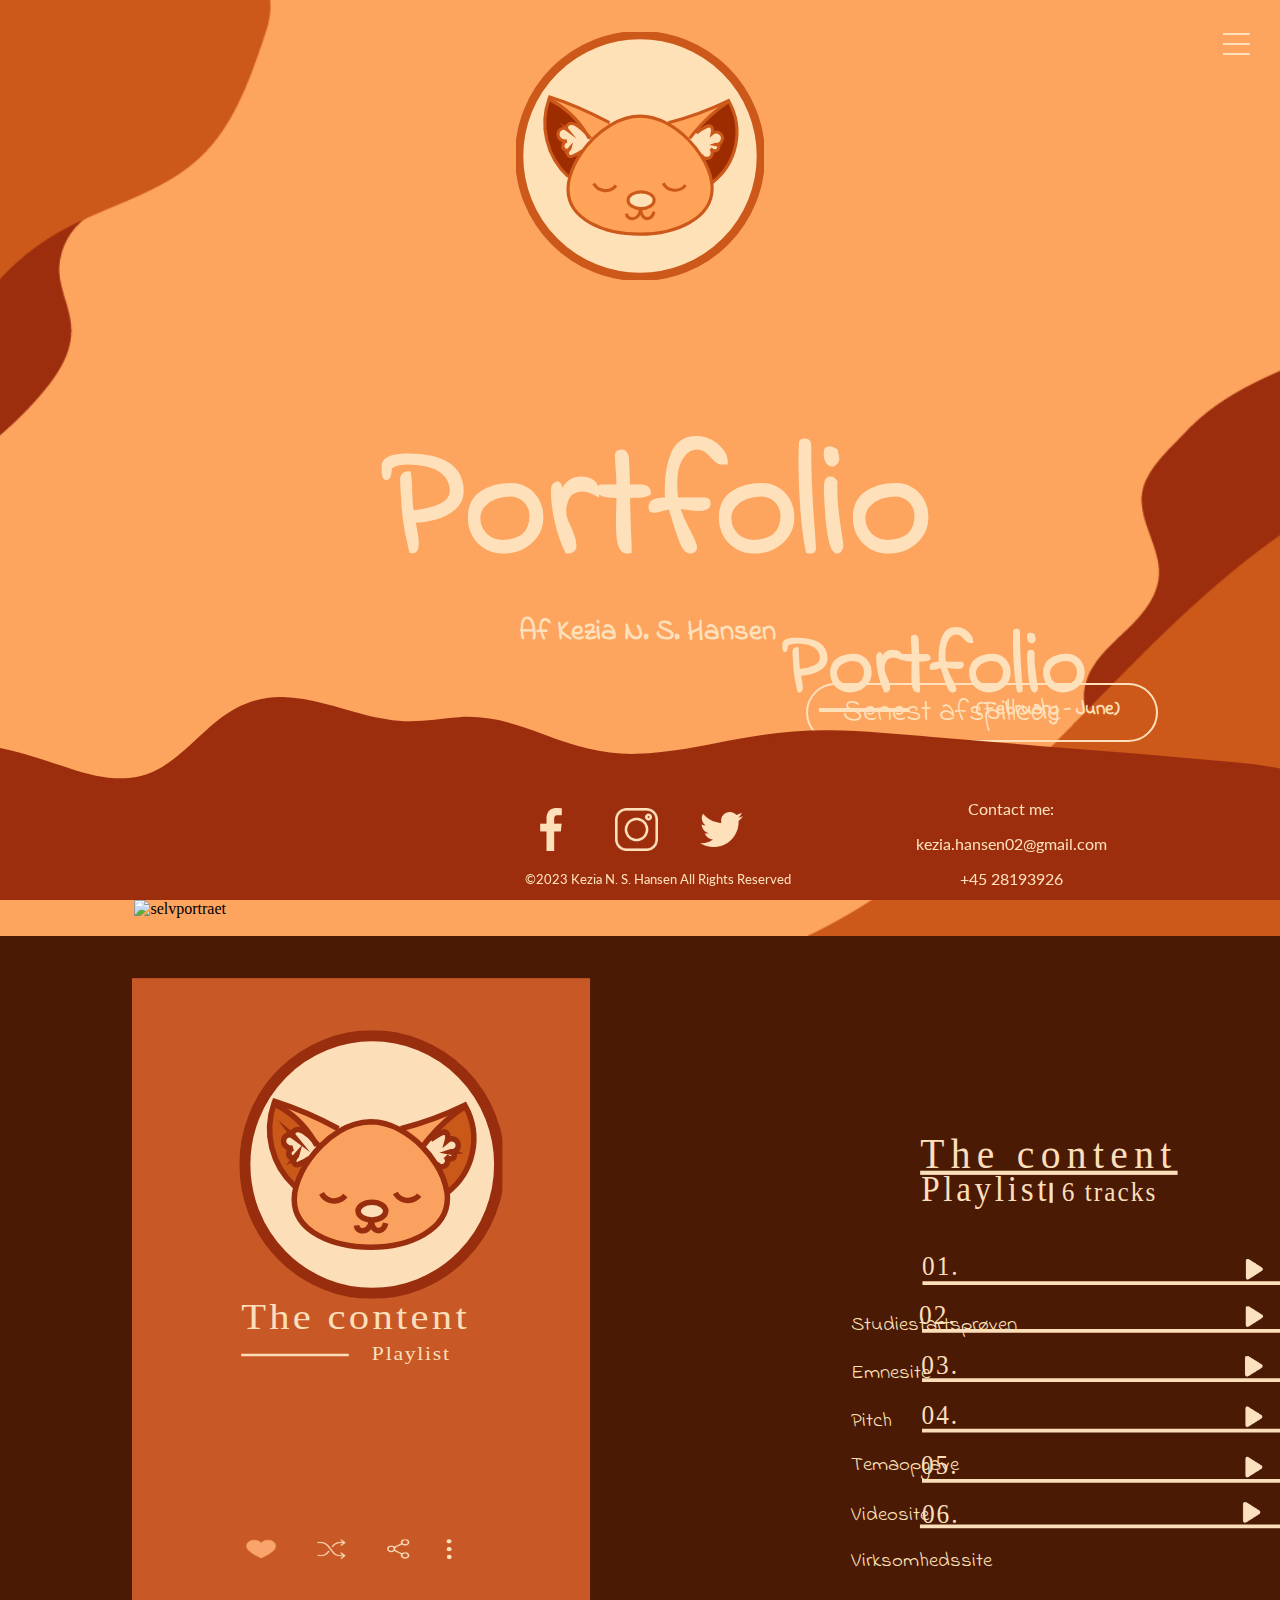
==== index.html @ 9c2ff640 "færdig med ssp" ====
<!DOCTYPE html>
<html lang="da">

<head>
    <link rel="shortcut icon" type="image/x-icon" href="/img/fav_icon.svg">
    <meta charset="UTF-8">
    <meta http-equiv="X-UA-Compatible" content="IE=edge">
    <meta name="viewport" content="width=device-width, initial-scale=1.0">
    <meta name="robots" content="noindex, nofollow">
    <link href="https://fonts.googleapis.com/css2?family=Indie+Flower&display=swap" rel="stylesheet">
    <link rel="preconnect" href="https://fonts.googleapis.com">
    <link rel="preconnect" href="https://fonts.gstatic.com" crossorigin>
    <link href="https://fonts.googleapis.com/css2?family=Lato:wght@100;300;400;700&display=swap" rel="stylesheet">
    <link rel="stylesheet" href="/css/style.css">

    <title>Forside</title>
</head>

<body>
    <header>
        <div class="logo">
            <a href="index.html"><img src="/img/logo.svg" class="logo" alt="Logo"></a>
        </div>
        <nav>
            <div id="burger-menu">
                <span></span>
            </div>

            <div id="menu">
                <ul>
                    <li><a class="sider" href="om_mig.html">Om Mig</a></li>
                    <li><a class="sider" href="grund_web.html">Grundlæggende Web</a></li>
                    <li><a class="sider" href="grund_ux.html">Grundlæggende UX</a></li>
                    <li><a class="sider" href="animation.html">Animation</a></li>
                    <li><a class="sider" href="grund_indhold.html">Grundlæggende Indhold</a></li>
                    <li><a class="sider" href="portfolio.html">Overblik</a></li>
                    <li><a class="sider" href="krea.html">Proces</a></li>
                </ul>

            </div>
        </nav>
    </header>
    <main>
        <div class="hero-image">
            <div class="hero-text">
                <h1>Portfolio</h1>
                <h3 id="name">Af Kezia N. S. Hansen</h3>
            </div>

        </div>

        <section class="section-container">
            <div class="grid-container">
                <div class="image-container">
                    <img class="portaet_img" src="img/Forside/portraet.svg" alt="selvportraet">
                </div>
                <div class="content-container">
                    <h3>Portfolio</h3>
                    <div>
                        <div class="bar"></div>
                        <h4>(February - June)</h4>
                    </div>
                </div>
                <div class="gen_knap">
                    <div class="gen_knap1"><a href="portfolio.html">Senest afspillede</a></div>
                    <div class="gen_knap2"><a href="krea.html">Inde i Min Kreative Proces</a></div>
                </div>
            </div>
        </section>



        <section class="playlist">
            <img src="img/forside/Artboard 43.svg" alt="" onclick="openPopup()">
            <button type="button" class="popup-button" onclick="openPopup()">Udforsk Projekterne</button>
            <img id="tracklist" src="img/forside/Artboard_44.svg" alt="tracklist">
            <div class="desktop_track"></div>
            <div class="track_titles">
                <a class="ssp_web" href="ssp.html">Studiestartsprøven</a>
                <a class="emne2" href="emnesite.html">Emnesite</a>
                <a class="pitch_web" href="pitch.html">Pitch</a>
                <a class="spil_web" href="spil.html">Temaopgave</a>
                <a class="video_web" href="video.html">Videosite</a>
                <a class="virksomhed_web" href="virksomhedssite.html">Virksomhedssite</a>
            </div>
        </section>

        <div class="popup" id="popup">
            <div class="popup-content">
                <a class="ssp" href="ssp.html">Studiestartsprøven</a>
                <a class="emne" href="emnesite.html">Emnesite</a>
                <a class="pitch" href="pitch.html">Pitch</a>
                <a class="spil" href="spil.html">Temaopgave</a>
                <a class="video" href="video.html">Videosite</a>
                <a class="virksomhed" href="virksomhedssite.html">Virksomhedssite</a>
                <span class="close" onclick="closePopup()">&times;</span>
            </div>
        </div>


    </main>
    <footer class="footer">
        <div class="copy">&copy;2023 Kezia N. S. Hansen All Rights Reserved</div>
        <div class="icons">
            <a href="https://www.facebook.com/kezia.hansen/">
                <img class="si" src="img/facebook-app-symbol.png" alt="Facebook">
            </a>
            <a href="https://www.instagram.com/kezia_ns_hansen/">
                <img class="si" src="img/instagram-2.png" alt="Instagram">
            </a>
            <a href="https://open.spotify.com/user/8mihibtfj8w4zpkroe8z46syu?si=e8a941ac8b494496">
                <img class="si" src="img/twitter-2.png" alt="Spotify">
            </a>
        </div>
        <div class="contact-info">
            <p>Contact me:</p>
            <p>kezia.hansen02@gmail.com</p>
            <p>+45 28193926</p>
        </div>
    </footer>

    <script src="generel.js"></script>
</body>

</html>
---- css/style.css ----
/********************* GENERAL CSS ****************************/
body {
    margin: 0;
    padding: 0;
    overflow-x: hidden;
    background-color: #4B1A04;
}

.container {
    width: 100vw;
    height: 100vh;
    overflow: hidden;
}

h1 {
    font-family: 'Indie Flower';
    color: #FEE1BB;
}

h3 {
    font-family: 'Indie Flower';
    color: #FEE1BB;
}

h4 {
    font-family: 'Indie Flower';
}

p {
    font-family: 'Lato';
    color: #FEE1BB;
}

img {
    width: 100%;
    height: auto;
}

/********************* BURGER MENU ****************************/

#burger-menu {
    cursor: pointer;
    height: 27px;
    width: 27px;
    margin: 30px;
    overflow: visible;
    position: absolute;
    z-index: 4;
    top: 0;
    right: 0;
}

#burger-menu span,
#burger-menu span:before,
#burger-menu span:after {
    display: block;
    height: 2px;
    opacity: 1;
    position: absolute;
    transition: 0.3s ease-in-out;
}

#burger-menu span:before,
#burger-menu span:after {
    content: "";
}

#burger-menu span:before {
    left: 0px;
    top: -10px;
    width: 27px;

    background: #FEE1BB;
}

#burger-menu span {
    right: 0px;
    top: 13px;
    width: 27px;
    background: #FEE1BB;
}

#burger-menu span:after {
    left: 0px;
    top: 10px;
    width: 27px;
    background: #FEE1BB;
}

#burger-menu.close span:before {
    top: 0px;
    transform: rotate(90deg);
    width: 27px;
    background: #FDA45F;
}

#burger-menu.close span {
    transform: rotate(-45deg);
    top: 13px;
    width: 27px;
    background: #FDA45F;
}

#burger-menu.close span:after {
    top: 0px;
    left: 0;
    transform: rotate(90deg);
    opacity: 0;
    width: 0;
}

#menu {
    z-index: 1;
    min-width: 100%;
    min-height: 100%;
    position: fixed;
    top: 0;
    height: 0;
    visibility: hidden;
    opacity: 0;
    text-align: center;
    padding-top: 20px;
    transition: all 0.3s ease-in-out;
}

#menu.overlay {
    visibility: visible;
    opacity: 1;
    padding-top: 100px;
    background: #CC5819;
}

#menu ul {
    padding: 0;
}

#menu li {
    list-style: none;
    font-family: 'Indie Flower';
}

#menu ul li a {
    color: #FDA45F;
    display: block;
    font-size: 32px;
    margin-bottom: 30px;
    text-decoration: none;
    transition: color 0.3s ease;
}

#menu ul li a:hover {
    color: #FEE1BB;
}

#menu ul li a.activee {
    color: #6E2200;
    text-decoration: underline;
}

/********************** Brødkrumme sti **************************************/

.breadcrumbs {
    display: none;
}

.breadcrumbs_spil {
    display: none;
}

.breadcrumbs_video {
    display: none;
}

.breadcrumbs_virksomhedssite {
    display: none;
}


/********************** HERO IMAGE + LOGO **************************************/
/* hero / header */
.logo {
    width: 42%;
    height: auto;
    position: relative;
    left: 29%;
    top: 5px;
    z-index: 1;
}

/* hero-image */
.hero-image {
    position: absolute;
    top: 0;
    left: 0;
    width: 100%;
    height: 30vh;
    background-image: url(/img/hero-image.png);
    background-size: cover;
    background-position: center;
    z-index: -1;
}

.hero-text {
    display: flex;
    position: absolute;
    top: 59%;
    left: 50%;
    transform: translate(-50%, -50%);
    text-align: center;
    color: #FEE1BB;
    font-family: 'Indie flower';
}

.hero-text h1 {
    font-size: 3rem;
    position: relative;
    left: -1px;
    top: -11px;
}

#name {
    font-size: 0.8rem;
    position: absolute;
    left: 30px;
    top: 78px;
}

/********************** FOOTER **************************************/
.footer {
    background-image: url(/img/footer.svg);
    background-size: cover;
    background-repeat: no-repeat;
    width: 100%;
    height: 300px;
    position: fixed;
    bottom: 0;
    margin-left: auto;
    margin-right: auto;
}

.icons {
    display: flex;
    justify-content: center;
    align-items: center;
    width: 100%;
    height: 100%;
    position: absolute;
    bottom: -118px;
    left: -132px;
}

.si {
    width: 18px;
    height: auto;
    margin: 0 5px;
}

.copy {
    font-size: 0.5rem;
    font-family: 'Lato', sans-serif;
    position: absolute;
    bottom: 10px;
    left: 10px;
    color: #FEE1BB;
}

.contact-info {
    margin-top: 20px;
    color: #FEE1BB;
    font-size: 0.6rem;
    text-align: center;
    position: absolute;
    bottom: -1px;
    right: 22px;
}

.contact-info p {
    margin-bottom: 5px;
}

.contact-info a {
    color: #FEE1BB;
    text-decoration: none;
}

/********************** DESKTOP GENERAL **************************************/
@media only screen and (min-width: 800px) {

    /* hero / header */
    .hero-image {
        position: absolute;
        top: 0;
        left: 0;
        width: 100%;
        height: 104vh;
        background-image: url(/img/hero-image.png);
        background-size: cover;
        background-position: center;
        z-index: -1;
    }

    .hero-text {
        display: flex;
        position: absolute;
        top: 59%;
        left: 50%;
        transform: translate(-50%, -50%);
        text-align: center;
        color: #FEE1BB;
    }


    .logo {
        width: 44%;
        height: auto;
        position: relative;
        left: 28%;
        top: 16px;
    }

    .hero-text h1 {
        font-size: 10rem;
        margin: 0 7px;
        padding: 0;
        text-align: start;
        position: relative;
        left: 3%;
        top: -40px;
    }

    #name {
        font-size: 1.8rem;
        position: absolute;
        left: 161px;
        top: 146px;
    }

    /********************** Brødkrumme sti **************************************/

    .breadcrumbs {
        display: block;
        margin-top: 64px;
        font-family: 'Lato', sans-serif;
        font-size: 14px;
        position: relative;
        top: 823px;
        left: 2%;
    }

    .breadcrumbs ul {
        list-style: none;
        padding: 0;
        margin: 0;
    }

    .breadcrumbs li {
        display: inline-block;
        margin-right: 10px;
    }

    .breadcrumbs li:last-child {
        margin-right: 0;
    }

    .breadcrumbs a {
        text-decoration: none;
        color: #000;
        padding: 6px 8px;
        background-color: #FEE1BB;
        color: #9C2E0E;
        border-radius: 20px;
        transition: background-color 0.3s ease;
    }

    .breadcrumbs a:hover {
        background-color: #CC5819;
        color: #FDA45F;
    }

    .breadcrumbs_spil {
        display: block;
        margin-top: -137px;
        font-family: 'Lato', sans-serif;
        font-size: 14px;
        position: relative;
        top: 974px;
        left: 2%;
    }

    .breadcrumbs_spil ul {
        list-style: none;
        padding: 0;
        margin: 0;
    }

    .breadcrumbs_spil li {
        display: inline-block;
        margin-right: 10px;
    }

    .breadcrumbs_spil li:last-child {
        margin-right: 0;
    }

    .breadcrumbs_spil a {
        text-decoration: none;
        color: #000;
        padding: 6px 8px;
        background-color: #FEE1BB;
        color: #9C2E0E;
        border-radius: 20px;
        transition: background-color 0.3s ease;
    }

    .breadcrumbs_spil a:hover {
        background-color: #CC5819;
        color: #FDA45F;
    }

    .breadcrumbs_video {
        display: block;
        margin-top: -137px;
        font-family: 'Lato', sans-serif;
        font-size: 14px;
        position: relative;
        top: 974px;
        left: 2%;
    }

    .breadcrumbs_video ul {
        list-style: none;
        padding: 0;
        margin: 0;
    }

    .breadcrumbs_video li {
        display: inline-block;
        margin-right: 10px;
    }

    .breadcrumbs_video li:last-child {
        margin-right: 0;
    }

    .breadcrumbs_video a {
        text-decoration: none;
        color: #000;
        padding: 6px 8px;
        background-color: #FEE1BB;
        color: #9C2E0E;
        border-radius: 20px;
        transition: background-color 0.3s ease;
    }

    .breadcrumbs_video a:hover {
        background-color: #CC5819;
        color: #FDA45F;
    }

    .breadcrumbs_virksomhedssite {
        display: block;
        margin-top: -137px;
        font-family: 'Lato', sans-serif;
        font-size: 14px;
        position: relative;
        top: 974px;
        left: 2%;
    }

    .breadcrumbs_virksomhedssite ul {
        list-style: none;
        padding: 0;
        margin: 0;
    }

    .breadcrumbs_virksomhedssite li {
        display: inline-block;
        margin-right: 10px;
    }

    .breadcrumbs_virksomhedssite li:last-child {
        margin-right: 0;
    }

    .breadcrumbs_virksomhedssite a {
        text-decoration: none;
        color: #000;
        padding: 6px 8px;
        background-color: #FEE1BB;
        color: #9C2E0E;
        border-radius: 20px;
        transition: background-color 0.3s ease;
    }

    .breadcrumbs_virksomhedssite a:hover {
        background-color: #CC5819;
        color: #FDA45F;
    }

    /********************** Knap til sites **************************************/

    .link_site {
        padding: 5px 35px;
        background-color: transparent;
        color: #FEE1BB;
        border-radius: 30px;
        border: #FEE1BB solid 2px;
        font-size: 2rem;
        cursor: pointer;
        font-family: 'Indie Flower';

    }

    .link_site:hover {
        background-color: #9C2E0E;
    }

    /********************** FOOTER **************************************/

    .container {
        min-height: 100vh;
        position: relative;
        padding-bottom: 300px;
    }

    .footer {
        background-image: url(/img/footer.svg);
        background-size: cover;
        background-repeat: no-repeat;
        width: 100%;
        height: 768px;
        aspect-ratio: 1366/768;
        position: fixed;
        bottom: 0;
        margin-top: 50px;
        pointer-events: none;
    }

    .icons {
        display: grid;
        grid-template-columns: 1fr 1fr 1fr;
        width: 20%;
        height: auto;
        position: absolute;
        top: 513px;
        left: 41%;
    }


    .si {
        width: 50%;
    }

    .copy {
        font-size: 0.8rem;
        font-family: 'Lato', sans-serif;
        position: absolute;
        top: 739px;
        left: 41%;
        color: #FEE1BB;
    }


    .contact-info {
        margin-top: 20px;
        color: #FEE1BB;
        font-size: 1rem;
        text-align: center;
        position: relative;
        top: 647px;
        left: 29%;
    }
}

/********************** INDEX - MOBIL **************************************/
/* Selvportræt */
.image-container {
    display: flex;
    justify-content: center;
    margin-top: 25vh;
    overflow: hidden;
}

.portaet_img {
    display: block;
    width: 50%;
    height: auto;
}

/* overskrift med linje og dato */
.content-container {
    margin-bottom: 15vh;
}

.content-container h3 {
    text-align: center;
    color: #FEE1BB;
    font-size: 3.5rem;
    position: relative;
    top: -53px;
    left: 0;
}

.bar {
    width: 24%;
    height: 4px;
    background-color: #FEE1BB;
    position: relative;
    top: -117px;
    left: 25%;
}

.content-container h4 {
    text-align: center;
    color: #FEE1BB;
    font-size: 0.7rem;
    position: relative;
    top: -141px;
    left: 56px;
}

/* General Knappe stil */
.gen_knap {
    margin-top: 16px;
    font-family: 'Indie Flower';
    font-size: 0.9rem;

}

.gen_knap1 {
    display: inline-block;
    padding: 5px 35px;
    background-color: transparent;
    border-radius: 30px;
    border: #FEE1BB solid 2px;
    cursor: pointer;
    position: relative;
    top: -233px;
    left: 28%;
}

.gen_knap2 {
    display: inline-block;
    padding: 5px 11px;
    background-color: transparent;
    border-radius: 30px;
    border: #FEE1BB solid 2px;
    cursor: pointer;
    text-decoration: none;
    position: relative;
    top: -179px;
    left: -13%;
}

.gen_knap1 a,
.gen_knap2 a {
    color: #FEE1BB;
    text-decoration: none;
}

/* Playliste + pop-up */

.playlist img {
    cursor: pointer;
    display: block;
    width: 70%;
    height: auto;
    position: relative;
    top: -170px;
    left: 15%;
}

.playlist {
    position: relative;
    cursor: pointer;
    padding: 50px 20px;
    margin-top: -11px;
}

/* Pop-up Button */
.popup-button {
    display: block;
    position: absolute;
    bottom: 335px;
    left: 50%;
    transform: translateX(-50%);
    padding: 5px 18px;
    background-color: transparent;
    color: #FEE1BB;
    border-radius: 30px;
    border: #FEE1BB solid 2px;
    font-size: 0.9rem;
    cursor: pointer;
    font-family: 'Indie Flower';
}

/* Pop-up */
.popup {
    display: none;
    position: fixed;
    top: 0;
    left: 0;
    width: 100%;
    height: 100%;
    background-color: rgba(0, 0, 0, 0.5);
    z-index: 999;
}

.popup-content {
    position: absolute;
    top: 50%;
    left: 50%;
    transform: translate(-50%, -50%);
    background-image: url(/img/forside/Artboard_44.svg);
    aspect-ratio: 439/826;
    background-size: cover;
    background-position: center;
    background-color: #9C2E0E;
    padding: 20px;
    text-align: center;
    width: 55%;
    height: 68%;
    font-family: 'Indie Flower';
}

/* Pop-up Links */
.ssp {
    position: relative;
    top: 73px;
    right: -11%;
    text-decoration: none;
    color: #FDA45F;
}


.emne {
    position: relative;
    top: 113px;
    right: 53%;
    text-decoration: none;
    color: #FDA45F;
}

.pitch {
    position: relative;
    top: 131px;
    right: -9%;
    text-decoration: none;
    color: #FDA45F;
}

.spil {
    position: relative;
    top: 175px;
    right: 10%;
    text-decoration: none;
    color: #FDA45F;
}


.video {
    position: relative;
    top: 219px;
    right: 50%;
    text-decoration: none;
    color: #FDA45F;
}

.virksomhed {
    position: relative;
    top: 231px;
    right: 8%;
    text-decoration: none;
    color: #FDA45F;
}

/* Close Button */
.close {
    position: fixed;
    top: -25px;
    right: 10px;
    font-size: 70px;
    cursor: pointer;
    color: #FEE1BB;
}

/* Tracklist - desktop */
#tracklist {
    display: none;
}

.track_titles {
    display: none;
}

/********************** INDEX - DESKTOP **************************************/
@media only screen and (min-width: 800px) {

    /********************* indledende sektion  ****************************/

    /* Grid Container */
    .grid-container {
        margin-top: 833px;
    }

    /* Selvportræt */
    .image-container {
        position: relative;
        top: -185px;
        right: 26%;
    }

    .portaet_img {
        display: block;
        width: 27%;
        height: auto;
    }

    /* overskrift med linje og dato */
    .content-container {
        margin-bottom: 33%;
    }

    .content-container h3 {
        font-size: 5.5rem;
        position: relative;
        top: -585px;
        left: 23%;
    }

    .bar {
        width: 7%;
        height: 4px;
        position: relative;
        top: -699px;
        left: 64%;
    }

    .content-container h4 {
        font-size: 1.2rem;
        position: relative;
        top: -741px;
        left: 408px;
    }

    /* General Knappe stil */
    .gen_knap1 {
        font-size: 1.9rem;
        cursor: pointer;
        position: relative;
        top: -1204px;
        left: 63%;
        padding-right: 95px;
    }

    .gen_knap2 {
        font-size: 1.9rem;
        cursor: pointer;
        position: relative;
        top: -1111px;
        left: 38.3%;
    }

    .gen_knap1 a,
    .gen_knap2 a {
        color: #FEE1BB;
    }

    .gen_knap1:hover,
    .gen_knap2:hover {
        background-color: #9C2E0E;
    }

    /* Playliste + pop-up */

    /* Hide Playlist and Pop-up elements */
    img[src="img/forside/Artboard 43.svg"],
    .popup-button,
    #tracklist,
    .popup,
    .popup-content {
        display: none;
    }

    /* Desktop Track, erstatter pop-up */
    .desktop_track {
        background-image: url(/img/forside/index_track.svg);
        background-size: contain;
        background-repeat: no-repeat;
        aspect-ratio: 1920/1080;
        padding: 50px 20px;
        margin-top: -203px;
        position: relative;
        top: -804px;
        left: 9%;
        height: 83vh;
        width: 100%;
    }

    /* Track Titles, erstatter pop-up links */
    .track_titles {
        display: flex;
        flex-direction: column;
        position: relative;
        bottom: 1217px;
        left: 68%;
        margin-bottom: -55%;
    }

    .track_titles a {
        display: block;
        margin-bottom: 10px;
        font-family: 'Indie flower';
        text-decoration: none;
        color: #FEE1BB;
        font-size: 1.3rem;
    }

    .track_titles a:hover {
        color: #FDA45F;
    }

    /* Track Title Links */
    .ssp_web {
        position: relative;
        top: -2px;
        right: 1%;
    }

    .emne2 {
        position: relative;
        top: 6px;
        right: 1%;

    }

    .pitch_web {
        position: relative;
        top: 14px;
        right: 1%;

    }

    .spil_web {
        position: relative;
        top: 18px;
        right: 1%;

    }

    .video_web {
        position: relative;
        top: 28px;
        right: 1%;
    }

    .virksomhed_web {
        position: relative;
        top: 34px;
        right: 1%;
    }
}


/********************** OM MIG - MOBIL **************************************/

.selfie {
    position: relative;
    top: 218px;
    left: 31%;
}

.selfie img {
    width: 35%;
    height: auto;
}

.skills {
    position: relative;
    top: 201px;
    left: 6%;
}


.skills img {
    width: 90%;
    height: auto;
}

.mememe {
    padding: 20px;
    margin-bottom: 20%;
    margin-top: 52%;
}


.mememe h1 {
    font-size: 24px;
    margin-bottom: 10px;
    text-align: center;
}

.mememe p {
    font-size: 1rem;
    line-height: 1.6;
    text-align: left;
    margin-left: 47px;
    margin-right: 19px;
    font-family: lato;
    font-weight: 200;
}

.mememe p:first-child {
    margin-top: 0;
}

.mememe p:last-child {
    margin-bottom: 0;
}

.intro {
    margin-bottom: 1em;
}

.closing {
    margin-top: 2em;
}

.figur_trio {
    width: 13%;
    height: auto;
    position: relative;
    top: -795px;
    left: 13%;
}

.figur_arrow {
    width: 13%;
    height: auto;
    position: relative;
    top: -824px;
    left: 55%;
    transform: scaleX(-1) scaleY(-1) rotate(-35deg);
}

.swirl {
    width: 7%;
    height: auto;
    aspect-ratio: 63.89/67.83;
    position: relative;
    top: -605px;
    left: 2%;
}

/********************** OM MIG - DESKTOP **************************************/
@media only screen and (min-width: 800px) {

    .grid_1_1 {
        display: grid;
        grid-template-columns: 1fr 1fr;
        grid-gap: 20px;
        align-items: center;
        position: relative;
        right: 4%;
        top: -66px;
        margin-bottom: 30%;
    }

    .selfie {
        grid-column: 1 / 2;
        position: relative;
        top: -103px;
        left: 31%;
    }

    .selfie img {
        width: 45%;
        height: auto;
    }

    .mememe {
        grid-column: 2 / 3;
    }


    .mememe h1 {
        position: relative;
        top: -190px;
        left: -109%;
        font-size: 3rem;
    }

    .mememe p {
        line-height: 2;
        text-align: left;
        position: relative;
        top: -180px;
        left: 0%;
    }

    .skills {
        position: relative;
        top: 1366px;
        left: 6%;
    }

    .figur_trio {
        width: 13%;
        height: auto;
        position: relative;
        top: -348px;
        left: -85%;
    }

    .figur_arrow {
        width: 25%;
        height: auto;
        position: relative;
        top: -703px;
        left: -52%;
        transform: scaleX(-1) scaleY(-1) rotate(-63deg);
    }

    .swirl {
        width: 9%;
        height: auto;
        aspect-ratio: 63.89/67.83;
        position: relative;
        top: -836px;
        left: -126%;
    }
}

/********************** GRUND WEB - MOBIL **************************************/
.image-grid01 {
    display: grid;
    grid-template-columns: repeat(2, 1fr);
    grid-gap: 10px;
    margin-bottom: 72%;
    margin-top: 52%;
}


.image-grid img {
    width: 100%;
    height: auto;
    transition: transform 0.3s ease;
}

.cover_img1 {
    position: relative;
    top: 10px;
    left: 50%;
}

.button1 {
    display: inline-block;
    padding: 10px 20px;
    background-color: transparent;
    color: #FEE1BB;
    font-size: 16px;
    font-weight: bold;
    text-decoration: none;
    cursor: pointer;
    position: relative;
    top: -256px;
    left: 38%;
    border: 2px #FEE1BB solid;
    border-radius: 30px;
}

.cover_img2 {
    position: relative;
    top: 262px;
    left: -55%;
}


.button2 {
    display: inline-block;
    padding: 10px 20px;
    background-color: transparent;
    color: #FEE1BB;
    font-size: 16px;
    font-weight: bold;
    text-decoration: none;
    cursor: pointer;
    position: relative;
    top: 18px;
    left: 12%;
    border: 2px #FEE1BB solid;
    border-radius: 30px;
    margin-bottom: 17%;
}

.button_container {
    margin-bottom: 10%;
}


/********************** GRUND WEB - DESKTOP **************************************/
@media only screen and (min-width: 800px) {
    .image-grid01 {
        display: grid;
        grid-template-columns: repeat(3, 1fr);
        grid-gap: 40px;
        margin-bottom: 40%;
        margin-top: 42%;
    }

    .image-grid01 img:hover {
        transform: scale(1.1);
        /* Increase the scale of the image on hover */
    }

    .cover_img1 {
        position: relative;
        top: 10px;
        left: 50%;
        height: auto;
        width: 100%;
    }

    .cover_img2 {
        position: relative;
        top: 10px;
        left: 50%;
        height: auto;
        width: 96%;
    }

    .button_container {
        display: none;
    }
}


/********************** GRUND UX - MOBIL **************************************/
.image-grid03 {
    display: grid;
    grid-template-columns: repeat(2, 1fr);
    grid-gap: 10px;
    margin-bottom: 78%;
    margin-top: 50%;
}

.image-grid03 img {
    width: 100%;
    height: auto;
    transition: transform 0.3s ease;
}

.solo_img03 {
    position: relative;
    top: 10px;
    left: 50%;
}

.solo_button03 {
    display: inline-block;
    padding: 10px 20px;
    background-color: transparent;
    color: #FEE1BB;
    font-size: 16px;
    font-weight: bold;
    text-decoration: none;
    cursor: pointer;
    position: relative;
    top: -238px;
    left: 38%;
    border: 2px #FEE1BB solid;
    border-radius: 30px;
}

/********************** GRUND UX - DESKTOP **************************************/
@media only screen and (min-width: 800px) {
    .image-grid03 {
        display: grid;
        grid-template-columns: repeat(3, 1fr);
        grid-gap: 40px;
        margin-bottom: 24%;
        margin-top: 43%;
    }

    .image-grid03 img:hover {
        transform: scale(1.1);
        /* Increase the scale of the image on hover */
    }

    .solo_img03 {
        position: relative;
        top: 10px;
        left: 106%;
        height: auto;
        width: 100%;
    }
}

/********************** ANIMATION - MOBIL **************************************/

.image-grid04 {
    display: grid;
    grid-template-columns: repeat(2, 1fr);
    grid-gap: 10px;
    margin-bottom: 78%;
    margin-top: 50%;
}

.image-grid img {
    width: 100%;
    height: auto;
    transition: transform 0.3s ease;
}

.solo_img04 {
    position: relative;
    top: 10px;
    left: 50%;
}

.solo_button04 {
    display: inline-block;
    padding: 10px 20px;
    background-color: transparent;
    color: #FEE1BB;
    font-size: 16px;
    font-weight: bold;
    text-decoration: none;
    cursor: pointer;
    position: relative;
    top: -238px;
    left: 38%;
    border: 2px #FEE1BB solid;
    border-radius: 30px;
}


/********************** ANIMATION - DESKTOP **************************************/
@media only screen and (min-width: 800px) {
    .image-grid04 {
        display: grid;
        grid-template-columns: repeat(3, 1fr);
        grid-gap: 40px;
        margin-bottom: 24%;
        margin-top: 43%;
    }

    .image-grid04 img:hover {
        transform: scale(1.1);
        /* Increase the scale of the image on hover */
    }

    .solo_img04 {
        position: relative;
        top: 10px;
        left: 106%;
        height: auto;
        width: 100%;
    }
}


/********************** GRUND INDHOLD - MOBIL **************************************/
.image-grid05 {
    display: grid;
    grid-template-columns: repeat(2, 1fr);
    grid-gap: 10px;
    margin-bottom: 72%;
    margin-top: 55%;
}


.image-grid img {
    width: 100%;
    height: auto;
    transition: transform 0.3s ease;
}

.cover_img3 {
    position: relative;
    top: 10px;
    left: 50%;
}

.button3 {
    display: inline-block;
    padding: 10px 20px;
    background-color: transparent;
    color: #FEE1BB;
    font-size: 16px;
    font-weight: bold;
    text-decoration: none;
    cursor: pointer;
    position: relative;
    top: -244px;
    left: 38%;
    border: 2px #FEE1BB solid;
    border-radius: 30px;
}

.cover_img4 {
    position: relative;
    top: 262px;
    left: -55%;
}


.button4 {
    display: inline-block;
    padding: 10px 20px;
    background-color: transparent;
    color: #FEE1BB;
    font-size: 16px;
    font-weight: bold;
    text-decoration: none;
    cursor: pointer;
    position: relative;
    top: 18px;
    left: 12%;
    border: 2px #FEE1BB solid;
    border-radius: 30px;
    margin-bottom: 17%;
}

.button_container {
    margin-bottom: 10%;
}

/********************** GRUND INDHOLD - DESKTOP **************************************/
@media only screen and (min-width: 800px) {
    .image-grid05 {
        display: grid;
        grid-template-columns: repeat(3, 1fr);
        grid-gap: 40px;
        margin-bottom: 40%;
        margin-top: 42%;
    }

    .image-grid img:hover {
        transform: scale(1.1);
        /* Increase the scale of the image on hover */
    }

    .cover_img3 {
        position: relative;
        top: 10px;
        left: 50%;
        height: auto;
        width: 100%;
    }

    .cover_img4 {
        position: relative;
        top: 10px;
        left: 50%;
        height: auto;
        width: 96%;
    }

    .button_container {
        display: none;
    }
}

/********************** OVERBLIK - MOBIL **************************************/

.image-grid06 {
    display: grid;
    grid-template-columns: repeat(2, 1fr);
    grid-gap: 10px;
    position: relative;
    top: 200px;
    left: 5%;
    margin-bottom: 71%;
}

.image-grid06 img {
    width: 80%;
    height: auto;
    transition: transform 0.3s ease;
}

.button-text {
    display: inline-block;
    padding: 10px 20px;
    background-color: transparent;
    color: #FEE1BB;
    font-size: 16px;
    font-weight: bold;
    text-decoration: none;
    cursor: pointer;
    position: relative;
    top: 18px;
    left: 12%;
    border: 2px #FEE1BB solid;
    border-radius: 30px;
    margin-bottom: 17%;
}

/********************** OVERBLIK - DESKTOP **************************************/
@media only screen and (min-width: 800px) {
    .image-grid06 {
        display: grid;
        grid-template-columns: repeat(3, 1fr);
        grid-gap: 40px;
        margin-bottom: 29%;
        margin-top: 30%;
    }

    .image-grid06 img:hover {
        transform: scale(1.1);
    }

    .button-text {
        display: none;
    }

}

/********************** Proces - MOBIL **************************************/

/* Styling for the 'why' section (første tekstboks) */
.why {
    background-color: #cc5819;
    padding: 20px;
    border-radius: 10px;
    box-shadow: 0 2px 4px rgba(0, 0, 0, 0.1);
    margin: 0 20px;
    margin-top: 161px;
}

.why h1 {
    font-size: 1.7rem;
    margin-bottom: 10px;
}

.why p {
    font-size: 1rem;
    line-height: 1.6;
    font-weight: 200;
}

/* Styling for the title */
.title {
    margin-top: 8%;
    text-align: center;
    font-family: 'Indie flower';
}

.swirl_pro {
    width: 7%;
    height: auto;
    aspect-ratio: 63.89/67.83;
    position: relative;
    top: -60px;
    left: 29%;
}

/* Styling for the grid container */
.grid-container2 {
    display: grid;
    grid-template-columns: 1fr;
    gap: 10px;
    align-items: start;
    margin-top: -45px;
}

/* Styling for grid items */
.grid-item {
    display: flex;
    flex-direction: column;
    align-items: center;
    justify-content: flex-start;
    border-bottom: 3.5px solid #FEE1BB;
    padding-top: 10px;
    text-align: left;
}

.grid-item h3 {
    text-align: left;
    margin: 0 20px;
}

.grid-item p {
    align-self: flex-start;
    color: #FEE1BB;
    font-family: 'Lato';
    font-weight: 200;
    background-color: #cc5819;
    padding: 20px;
    border-radius: 10px;
    box-shadow: 0 2px 4px rgba(0, 0, 0, 0.1);
    margin: 0 20px;
    margin-top: 20px;
}

.grid-item a {
    text-decoration: none;
    color: #000;
    padding: 6px 8px;
    background-color: #FDA45F;
    color: #9C2E0E;
    border-radius: 20px;
    transition: background-color 0.3s ease;
    font-family: 'Lato';
    font-weight: 200;
    margin-top: 10px;
}

.grid-item img {
    width: 82%;
    height: auto;
    margin-top: 28px;
    margin-bottom: 30px;
}

.img_gallery {
    position: relative;
    left: 9%;
}

/* Global styles */
* {
    box-sizing: border-box
}

/* Slideshow container */
.slideshow-container {
    max-width: 1000px;
    position: relative;
    margin: auto;
}

/* Hide the images by default */
.mySlides {
    display: none;
}

/* Next & previous buttons */
#prev,
#next {
    cursor: pointer;
    position: absolute;
    top: 50%;
    width: auto;
    margin-top: -22px;
    color: #FEE1BB;
    font-weight: bold;
    font-size: 18px;
    transition: 0.6s ease;
    border-radius: 0 3px 3px 0;
    user-select: none;
}

/* Position the "next button" to the right and prev to the left */
#next {
    right: 10px;
    border-radius: 8px;
}

#prev {
    left: 10px;
    border-radius: 8px;
}

/* Caption text */
.text {
    color: #FEE1BB;
    font-size: 15px;
    padding: 8px 12px;
    position: absolute;
    bottom: 8px;
    width: 100%;
    text-align: center;
    font-family: 'Indie flower';
}

/* The dots/bullets/indicators */
.dot {
    cursor: pointer;
    height: 15px;
    width: 15px;
    margin: 0 2px;
    background-color: #FEE1BB;
    border-radius: 50%;
    display: inline-block;
    transition: background-color 0.6s ease;
}

.active,
.dot:hover {
    background-color: #FDA45F;
}

/* Fading animation */
.fade {
    animation-name: fade;
    animation-duration: 1.5s;
}

@keyframes fade {
    from {
        opacity: .4
    }

    to {
        opacity: 1
    }
}

/* Styling for the stempel image */
#stempel {
    width: 22%;
    height: auto;
    margin-bottom: 23%;
}

/********************** Proces - DESKTOP **************************************/
@media only screen and (min-width: 800px) {


    .why {
        position: relative;
        top: 386px;
        margin-top: 218px;
    }

    .title {
        margin-top: 28%;
        text-align: center;
        font-family: 'Indie flower';
        font-size: 3rem;
    }

    .swirl_pro {
        position: relative;
        top: -100px;
        left: 39%;
        width: 4%;
    }

    .slideshow-container {
        max-width: 650px;
        position: relative;
        margin: auto;
    }

    .grid-item p {
        align-self: flex-start;
    }

    .grid-item a:hover {
        background-color: #9C2E0E;
        color: #FDA45F;
    }

    #moodboard {
        width: 45%;
        height: auto;
    }

    #prototype {
        width: 45%;
        height: auto;
    }

    /* On hover, add a black background color with a little bit see-through */
    #prev:hover,
    #next:hover {
        background-color: #CC5819;
    }

    #stempel {
        width: 12%;
        height: auto;
        margin-bottom: 18%;
    }
}


/********************** PROJEKT - MOBIL **************************************/

.track_02 {
    margin-top: 39%;
    margin-bottom: -47%;
}

.track_03 {
    margin-top: 45%;
    margin-bottom: -43%;
}

.track_04 {
    margin-top: 45%;
    margin-bottom: -45%;
}

.track_06 {
    margin-top: 45%;
    margin-bottom: -45%;
}

.track_05 {
    margin-top: 45%;
    margin-bottom: -45%;
}

.content {
    display: flex;
    flex-direction: column;
    align-items: center;
    margin: 52% 12%;
}

/* STUDIESTARTSPRØVEN */
.track_01 {
    margin-top: 29%;
}

.ssp-div {
    width: 1%;
    color: #FEE1BB;
    background-color: #CC5819;
    font-size: 14px;
    border-radius: 10px;
    box-shadow: 0 2px 4px #180901;
    height: 12%;
    padding-bottom: 338px;
    position: relative;
    left: 13%;
    top: 1.5%;
    padding-left: 335px;
    margin-top: 25px;
}

.title_ssp {
    position: absolute;
    left: 27%;
    bottom: 39%;
    font-size: 2rem;
    font-family: 'Indie flower';
    color: #FEE1BB;
}

.ssp-text1 {
    position: absolute;
    left: 16%;
    top: 54%;
    font-size: 1rem;
    font-family: 'lato';
    font-weight: 200;
    padding-right: 20%;
}

.link_site_ssp {
    padding: 5px 35px;
    background-color: transparent;
    color: #FEE1BB;
    border-radius: 30px;
    border: #FEE1BB solid 2px;
    font-size: 1rem;
    cursor: pointer;
    font-family: 'Indie Flower';
    position: absolute;
    top: 226px;
    left: -1%;
}

.ssp-div2 {
    width: 1%;
    color: #FEE1BB;
    background-color: #CC5819;
    font-size: 14px;
    border-radius: 10px;
    box-shadow: 0 2px 4px #180901;
    height: 12%;
    padding-bottom: 338px;
    position: relative;
    left: 13%;
    top: 1.5%;
    padding-left: 335px;
    margin-top: 25px;
}

.title_ssp_2 {
    position: absolute;
    left: 40%;
    top: 97%;
    font-size: 2rem;
    font-family: 'Indie flower';
    color: #FEE1BB;
}

/* Slideshow container */
.slideshow-container_ssp {
    max-width: 290px;
    position: absolute;
    margin: auto;
    left: 18%;
    top: 780px;
}

/* Hide the images by default */
.mySlides {
    display: none;
}

/* Next & previous buttons */
#prev_ssp,
#next_ssp {
    cursor: pointer;
    position: absolute;
    top: 50%;
    width: auto;
    margin-top: -22px;
    color: #4B1A04;
    font-weight: bold;
    font-size: 18px;
    transition: 0.6s ease;
    border-radius: 0 3px 3px 0;
    user-select: none;
}

/* Position the "next button" to the right and prev to the left */
#prev_ssp {
    left: -20px;
    border-radius: 8px;
}

#next_ssp {
    right: -20px;
    border-radius: 8px;
}

/* Fading animation */
.fade {
    animation-name: fade;
    animation-duration: 1.5s;
}

@keyframes fade {
    from {
        opacity: .4
    }

    to {
        opacity: 1
    }
}

.ssp-div3 {
    width: 1%;
    color: #FEE1BB;
    background-color: #CC5819;
    font-size: 14px;
    border-radius: 10px;
    box-shadow: 0 2px 4px #180901;
    height: 12%;
    padding-bottom: 338px;
    position: relative;
    left: 13%;
    top: 1.5%;
    padding-left: 335px;
    margin-top: 25px;
    margin-bottom: 115px;
}

.title_ssp3 {
    position: absolute;
    left: 35%;
    top: 149%;
    font-size: 2rem;
    font-family: 'Indie flower';
    color: #FEE1BB;
}


.ssp-text3 {
    position: absolute;
    left: 21%;
    top: 159%;
    font-size: 1rem;
    font-family: 'lato';
    font-weight: 200;
    padding-right: 20%;
    margin-bottom: 100px;
}

.logo_emne {
    width: 45%;
    height: auto;
    position: relative;
    left: 29%;
}

.text-section_emne,
.image-section {
    width: 100%;
    padding: 20px;
    color: #FEE1BB;
    background-color: #CC5819;
    font-size: 14px;
    border-radius: 10px;
    box-shadow: 0 2px 4px #180901;
    margin-bottom: 20px;
}

.text-section_emne h2,
.image-section h2 {
    font-size: 2rem;
    margin-bottom: 10px;
    font-family: 'Indie flower';
}

.text-section_emne p,
.image-section p {
    font-size: 18px;
    margin-bottom: 10px;
    font-family: 'Lato';
    font-weight: 200;
}

.image-section img {
    max-width: 100%;
    margin-bottom: 10px;
    border-radius: 8px;
    box-shadow: 0 2px 4px #180901;
}

.logo_emne {
    width: 45%;
    height: auto;
    position: relative;
    left: 29%;
}

.text-section03,
.image-section {
    width: 100%;
    padding: 20px;
    color: #FEE1BB;
    background-color: #CC5819;
    font-size: 14px;
    border-radius: 10px;
    box-shadow: 0 2px 4px #180901;
    margin-bottom: 20px;
}

.text-section03 h2,
.image-section h2 {
    font-size: 2rem;
    margin-bottom: 10px;
    font-family: 'Indie flower';
}

.text-section03 p,
.image-section p {
    font-size: 18px;
    font-family: 'Lato';
    font-weight: 200;
}

.text-section03 ul {
    font-size: 18px;
    margin-bottom: 10px;
    font-family: 'Lato';
    font-weight: 200;
}

.image-section img {
    max-width: 100%;
    margin-bottom: 10px;
    border-radius: 8px;
    box-shadow: 0 2px 4px #180901;
}


.text-section04,
.image-section {
    width: 100%;
    padding: 20px;
    color: #FEE1BB;
    background-color: #CC5819;
    font-size: 14px;
    border-radius: 10px;
    box-shadow: 0 2px 4px #180901;
    margin-bottom: 20px;
}

.text-section04 h2,
.image-section h2 {
    font-size: 2rem;
    margin-bottom: 10px;
    font-family: 'Indie flower';
}

.text-section04 p,
.image-section p {
    font-size: 18px;
    font-family: 'Lato';
    font-weight: 200;
}

.text-section04 ul {
    font-size: 18px;
    margin-bottom: 10px;
    font-family: 'Lato';
    font-weight: 200;
}

.image-section img {
    max-width: 100%;
    margin-bottom: 10px;
    border-radius: 8px;
    box-shadow: 0 2px 4px #180901;
}

.text-section05,
.image-section {
    width: 100%;
    padding: 20px;
    color: #FEE1BB;
    background-color: #CC5819;
    font-size: 14px;
    border-radius: 10px;
    box-shadow: 0 2px 4px #180901;
    margin-bottom: 20px;
}

.text-section05 h2,
.image-section h2 {
    font-size: 2rem;
    margin-bottom: 10px;
    font-family: 'Indie flower';
}

.text-section05 p,
.image-section p {
    font-size: 18px;
    font-family: 'Lato';
    font-weight: 200;
}

.text-section05 ul {
    font-size: 18px;
    margin-bottom: 10px;
    font-family: 'Lato';
    font-weight: 200;
}

.image-section img {
    max-width: 100%;
    margin-bottom: 10px;
    border-radius: 8px;
    box-shadow: 0 2px 4px #180901;
}

.text-section06,
.image-section {
    width: 100%;
    padding: 20px;
    color: #FEE1BB;
    background-color: #CC5819;
    font-size: 14px;
    border-radius: 10px;
    box-shadow: 0 2px 4px #180901;
    margin-bottom: 20px;
}

.text-section06 h2,
.image-section h2 {
    font-size: 2rem;
    margin-bottom: 10px;
    font-family: 'Indie flower';
}

.text-section06 p,
.image-section p {
    font-size: 18px;
    font-family: 'Lato';
    font-weight: 200;
}

.text-section06 ul {
    font-size: 18px;
    margin-bottom: 10px;
    font-family: 'Lato';
    font-weight: 200;
}

.image-section img {
    max-width: 100%;
    margin-bottom: 10px;
    border-radius: 8px;
    box-shadow: 0 2px 4px #180901;
}

/********************** PROJEKT - DESKTOP **************************************/
@media only screen and (min-width: 800px) {

    /* STUDIESTARTSPRØVEN */
    .track_01 {
        margin-bottom: -43%;
    }

    .ssp-div {
        top: 667px;
        left: 2%;
        width: 39%;
    }

    .title_ssp {
        left: 4%;
        bottom: -59%;
    }

    .ssp-text1 {
        left: 4%;
        top: 153%;
        padding-right: 62%;
    }

    .link_site_ssp {
        top: 145px;
        left: -1%;
        font-size: 2rem;
    }

    .ssp-div2 {
        top: 667px;
        left: 2%;
        width: 39%;
    }

    .title_ssp_2 {
        left: 5%;
        top: 192%;
    }

    /* Slideshow container */
    .slideshow-container_ssp {
        max-width: 306px;
        left: 11%;
        top: 1648px;
    }

    #prev_ssp,
    #next_ssp {
        color: #FEE1BB;
    }

    .ssp-div3 {
        top: -54px;
        left: 59%;
        width: 39%;
        margin-bottom: 41%;
    }

    .title_ssp3 {
        left: 61%;
        top: 147%;
    }


    .ssp-text3 {
        left: 61%;
        top: 156%;
        padding-right: 3%;
    }














    .track_02 {
        margin-top: 45%;
        margin-bottom: -43%;
    }

    .track_03 {
        margin-top: 45%;
        margin-bottom: -45%;
    }

    .track_04 {
        margin-top: 39%;
        margin-bottom: -46%;
    }


    .track_05 {
        margin-top: 39%;
        margin-bottom: -45%;
    }

    .track_06 {
        margin-top: 39%;
        margin-bottom: -45%;
    }


    .image-section {
        margin-left: 20px;
    }

    .text-section_emne,
    .image-section {
        width: 50%;
    }

    .text-section03 {
        margin-right: 20px;
        position: relative;
        bottom: 967px;
    }

    .image-section {
        margin-left: 20px;
    }


    .text-section04,
    .image-section {
        width: 50%;
    }

    .text-section04 {
        margin-right: 20px;
        position: relative;
        bottom: 864px;
    }

    .image-section {
        margin-left: 20px;
    }

    .text-section05,
    .image-section {
        width: 50%;
    }

    .text-section05 {
        margin-right: 20px;
        position: relative;
        bottom: 529px;
    }

    .image-section {
        margin-left: 20px;
    }


    .text-section06,
    .image-section {
        width: 50%;
    }

    .text-section06 {
        margin-right: 20px;
        position: relative;
        bottom: 408px;
    }

    .image-section {
        margin-left: 20px;
    }
}
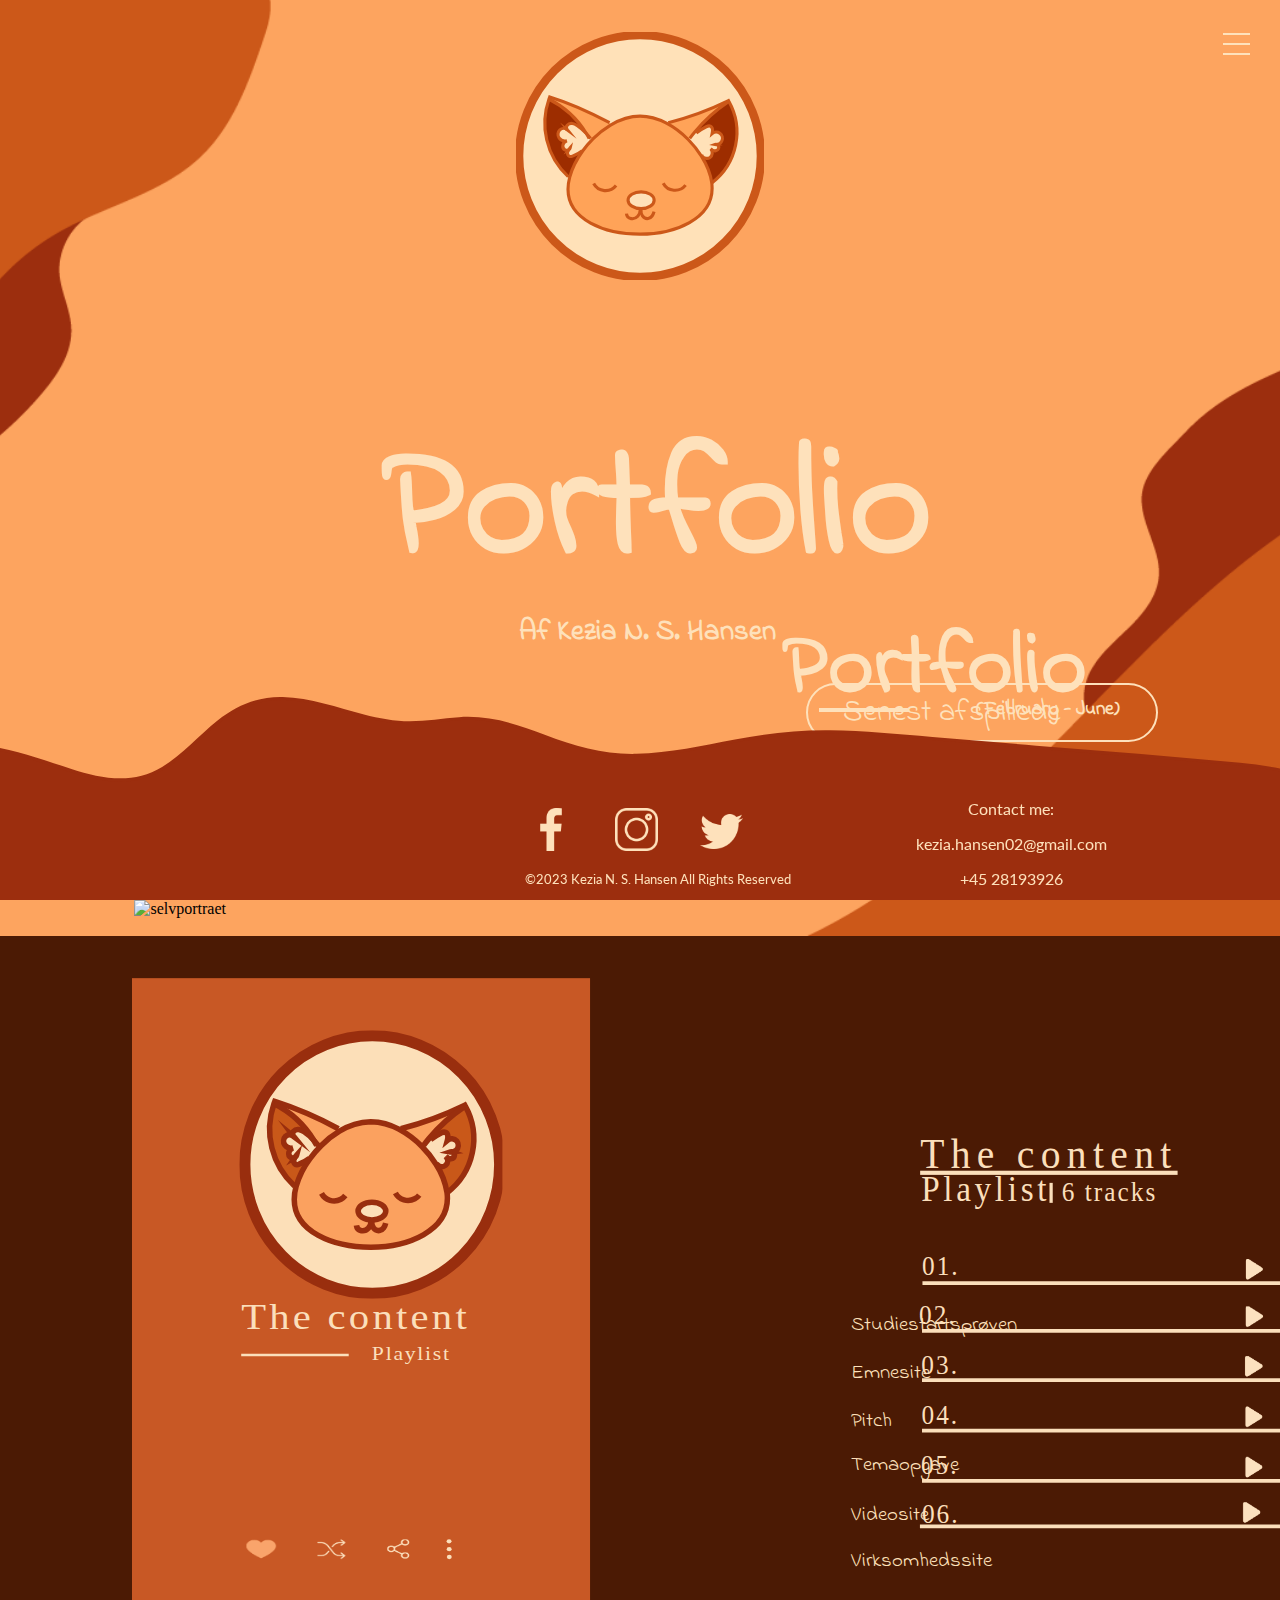
==== commit 3243aa03: "oploader cover bileder" ====
--- a/index.html
+++ b/index.html
@@ -103,14 +103,14 @@
         <div class="copy">&copy;2023 Kezia N. S. Hansen All Rights Reserved</div>
         <div class="icons">
             <a href="https://www.facebook.com/kezia.hansen/">
-                <img class="si" src="img/facebook-app-symbol.png" alt="Facebook">
+                <img class="si" src="img/facebook-app-symbol.webp" alt="Facebook">
             </a>
             <a href="https://www.instagram.com/kezia_ns_hansen/">
-                <img class="si" src="img/instagram-2.png" alt="Instagram">
+                <img class="si" src="img/instagram-2.webp" alt="Instagram">
             </a>
-            <a href="https://open.spotify.com/user/8mihibtfj8w4zpkroe8z46syu?si=e8a941ac8b494496">
-                <img class="si" src="img/twitter-2.png" alt="Spotify">
-            </a>
+
+            <img class="si" src="img/twitter-2.webp" alt="Twitter">
+
         </div>
         <div class="contact-info">
             <p>Contact me:</p>
--- a/css/style.css
+++ b/css/style.css
@@ -624,7 +624,6 @@
     margin-top: 16px;
     font-family: 'Indie Flower';
     font-size: 0.9rem;
-
 }
 
 .gen_knap1 {
@@ -1779,39 +1778,6 @@
 
 
 /********************** PROJEKT - MOBIL **************************************/
-
-.track_02 {
-    margin-top: 39%;
-    margin-bottom: -47%;
-}
-
-.track_03 {
-    margin-top: 45%;
-    margin-bottom: -43%;
-}
-
-.track_04 {
-    margin-top: 45%;
-    margin-bottom: -45%;
-}
-
-.track_06 {
-    margin-top: 45%;
-    margin-bottom: -45%;
-}
-
-.track_05 {
-    margin-top: 45%;
-    margin-bottom: -45%;
-}
-
-.content {
-    display: flex;
-    flex-direction: column;
-    align-items: center;
-    margin: 52% 12%;
-}
-
 /* STUDIESTARTSPRØVEN */
 .track_01 {
     margin-top: 29%;
@@ -1893,43 +1859,48 @@
 
 /* Slideshow container */
 .slideshow-container_ssp {
-    max-width: 290px;
-    position: absolute;
-    margin: auto;
-    left: 18%;
-    top: 780px;
-}
-
-/* Hide the images by default */
-.mySlides {
+    position: absolute;
+    width: 264px;
+    height: 300px;
+    margin: 0 auto;
+    overflow: hidden;
+    left: 21%;
+    top: 105%;
+}
+
+.slide {
     display: none;
-}
-
-/* Next & previous buttons */
-#prev_ssp,
-#next_ssp {
+    position: absolute;
+    top: 0;
+    left: 0;
+    width: 100%;
+    height: 100%;
+}
+
+.slider-btn {
+    position: absolute;
+    top: 50%;
+    transform: translateY(-50%);
+    font-size: 24px;
     cursor: pointer;
-    position: absolute;
-    top: 50%;
-    width: auto;
-    margin-top: -22px;
-    color: #4B1A04;
-    font-weight: bold;
-    font-size: 18px;
-    transition: 0.6s ease;
-    border-radius: 0 3px 3px 0;
-    user-select: none;
-}
-
-/* Position the "next button" to the right and prev to the left */
-#prev_ssp {
-    left: -20px;
-    border-radius: 8px;
-}
-
-#next_ssp {
-    right: -20px;
-    border-radius: 8px;
+    color: #9C2E0E;
+    background-color: #fda35fc0;
+    padding: 10px;
+    border-radius: 10px;
+}
+
+.slide img {
+    width: 100%;
+    height: 100%;
+    object-fit: contain;
+}
+
+.prev-btn {
+    left: 20px;
+}
+
+.next-btn {
+    right: 20px;
 }
 
 /* Fading animation */
@@ -1973,7 +1944,6 @@
     font-family: 'Indie flower';
     color: #FEE1BB;
 }
-
 
 .ssp-text3 {
     position: absolute;
@@ -1986,213 +1956,903 @@
     margin-bottom: 100px;
 }
 
-.logo_emne {
-    width: 45%;
-    height: auto;
-    position: relative;
-    left: 29%;
-}
-
-.text-section_emne,
-.image-section {
-    width: 100%;
-    padding: 20px;
+/* EMNESITE */
+.track_02 {
+    margin-top: 29%;
+}
+
+.emne-div {
+    width: 1%;
     color: #FEE1BB;
     background-color: #CC5819;
     font-size: 14px;
     border-radius: 10px;
     box-shadow: 0 2px 4px #180901;
-    margin-bottom: 20px;
-}
-
-.text-section_emne h2,
-.image-section h2 {
+    height: 12%;
+    padding-bottom: 338px;
+    position: relative;
+    left: 13%;
+    top: 1.5%;
+    padding-left: 335px;
+    margin-top: 25px;
+}
+
+.title_emne {
+    position: absolute;
+    left: 27%;
+    bottom: 39%;
     font-size: 2rem;
-    margin-bottom: 10px;
     font-family: 'Indie flower';
-}
-
-.text-section_emne p,
-.image-section p {
-    font-size: 18px;
-    margin-bottom: 10px;
-    font-family: 'Lato';
+    color: #FEE1BB;
+}
+
+.emne-text1 {
+    position: absolute;
+    left: 22%;
+    top: 56%;
+    font-size: 1rem;
+    font-family: 'lato';
     font-weight: 200;
-}
-
-.image-section img {
-    max-width: 100%;
-    margin-bottom: 10px;
-    border-radius: 8px;
-    box-shadow: 0 2px 4px #180901;
-}
-
-.logo_emne {
-    width: 45%;
-    height: auto;
-    position: relative;
-    left: 29%;
-}
-
-.text-section03,
-.image-section {
-    width: 100%;
-    padding: 20px;
+    padding-right: 14%;
+}
+
+.link_site_emne {
+    padding: 5px 35px;
+    background-color: transparent;
+    color: #FEE1BB;
+    border-radius: 30px;
+    border: #FEE1BB solid 2px;
+    font-size: 1rem;
+    cursor: pointer;
+    font-family: 'Indie Flower';
+    position: absolute;
+    top: 196px;
+    left: 9%;
+}
+
+.emne-div2 {
+    width: 1%;
     color: #FEE1BB;
     background-color: #CC5819;
     font-size: 14px;
     border-radius: 10px;
     box-shadow: 0 2px 4px #180901;
-    margin-bottom: 20px;
-}
-
-.text-section03 h2,
-.image-section h2 {
+    height: 12%;
+    padding-bottom: 338px;
+    position: relative;
+    left: 13%;
+    top: 1.5%;
+    padding-left: 335px;
+    margin-top: 25px;
+}
+
+.title_emne_2 {
+    position: absolute;
+    left: 40%;
+    top: 97%;
     font-size: 2rem;
-    margin-bottom: 10px;
     font-family: 'Indie flower';
-}
-
-.text-section03 p,
-.image-section p {
-    font-size: 18px;
-    font-family: 'Lato';
-    font-weight: 200;
-}
-
-.text-section03 ul {
-    font-size: 18px;
-    margin-bottom: 10px;
-    font-family: 'Lato';
-    font-weight: 200;
-}
-
-.image-section img {
-    max-width: 100%;
-    margin-bottom: 10px;
-    border-radius: 8px;
-    box-shadow: 0 2px 4px #180901;
-}
-
-
-.text-section04,
-.image-section {
+    color: #FEE1BB;
+}
+
+.slideshow-container_emne {
+    position: absolute;
+    width: 264px;
+    height: 300px;
+    margin: 0 auto;
+    overflow: hidden;
+    left: 21%;
+    top: 105%;
+}
+
+.slide {
+    display: none;
+    position: absolute;
+    top: 0;
+    left: 0;
     width: 100%;
-    padding: 20px;
+    height: 100%;
+}
+
+.slider-btn {
+    position: absolute;
+    top: 50%;
+    transform: translateY(-50%);
+    font-size: 24px;
+    cursor: pointer;
+    color: #9C2E0E;
+    background-color: #fda35fc0;
+    padding: 10px;
+    border-radius: 10px;
+}
+
+.slide img {
+    width: 100%;
+    height: 100%;
+    object-fit: contain;
+}
+
+.prev-btn {
+    left: 20px;
+}
+
+.next-btn {
+    right: 20px;
+}
+
+/* Fading animation */
+.fade {
+    animation-name: fade;
+    animation-duration: 1.5s;
+}
+
+@keyframes fade {
+    from {
+        opacity: .4
+    }
+
+    to {
+        opacity: 1
+    }
+}
+
+.emne-div3 {
+    width: 1%;
     color: #FEE1BB;
     background-color: #CC5819;
     font-size: 14px;
     border-radius: 10px;
     box-shadow: 0 2px 4px #180901;
-    margin-bottom: 20px;
-}
-
-.text-section04 h2,
-.image-section h2 {
+    height: 12%;
+    padding-bottom: 338px;
+    position: relative;
+    left: 13%;
+    top: 1.5%;
+    padding-left: 335px;
+    margin-top: 25px;
+    margin-bottom: 115px;
+}
+
+.title_emne3 {
+    position: absolute;
+    left: 35%;
+    top: 149%;
     font-size: 2rem;
-    margin-bottom: 10px;
     font-family: 'Indie flower';
-}
-
-.text-section04 p,
-.image-section p {
-    font-size: 18px;
-    font-family: 'Lato';
+    color: #FEE1BB;
+}
+
+.emne-text3 {
+    position: absolute;
+    left: 21%;
+    top: 159%;
+    font-size: 1rem;
+    font-family: 'lato';
     font-weight: 200;
-}
-
-.text-section04 ul {
-    font-size: 18px;
-    margin-bottom: 10px;
-    font-family: 'Lato';
-    font-weight: 200;
-}
-
-.image-section img {
-    max-width: 100%;
-    margin-bottom: 10px;
-    border-radius: 8px;
-    box-shadow: 0 2px 4px #180901;
-}
-
-.text-section05,
-.image-section {
-    width: 100%;
-    padding: 20px;
+    padding-right: 20%;
+    margin-bottom: 100px;
+}
+
+/* PITCH */
+.track_03 {
+    margin-top: 29%;
+}
+
+.pitch-div {
+    width: 1%;
     color: #FEE1BB;
     background-color: #CC5819;
     font-size: 14px;
     border-radius: 10px;
     box-shadow: 0 2px 4px #180901;
-    margin-bottom: 20px;
-}
-
-.text-section05 h2,
-.image-section h2 {
+    height: 12%;
+    padding-bottom: 530px;
+    position: relative;
+    left: 13%;
+    top: 1.5%;
+    padding-left: 335px;
+    margin-top: 25px;
+}
+
+.title_pitch {
+    position: absolute;
+    left: 27%;
+    bottom: 39%;
     font-size: 2rem;
-    margin-bottom: 10px;
     font-family: 'Indie flower';
-}
-
-.text-section05 p,
-.image-section p {
-    font-size: 18px;
-    font-family: 'Lato';
+    color: #FEE1BB;
+}
+
+.pitch-text1 {
+    position: absolute;
+    left: 22%;
+    top: 56%;
+    font-size: 1rem;
+    font-family: 'lato';
     font-weight: 200;
-}
-
-.text-section05 ul {
-    font-size: 18px;
-    margin-bottom: 10px;
-    font-family: 'Lato';
-    font-weight: 200;
-}
-
-.image-section img {
-    max-width: 100%;
-    margin-bottom: 10px;
-    border-radius: 8px;
-    box-shadow: 0 2px 4px #180901;
-}
-
-.text-section06,
-.image-section {
-    width: 100%;
-    padding: 20px;
+    padding-right: 14%;
+}
+
+.pitch_list {
+    position: absolute;
+    left: 18%;
+    top: 93%;
+    font-size: 1rem;
+    font-family: 'Indie flower';
+    color: #FEE1BB;
+}
+
+.link_site_pitch {
+    padding: 5px 35px;
+    background-color: transparent;
+    color: #FEE1BB;
+    border-radius: 30px;
+    border: #FEE1BB solid 2px;
+    font-size: 1rem;
+    cursor: pointer;
+    font-family: 'Indie Flower';
+    position: absolute;
+    top: 824px;
+    left: 21%;
+}
+
+.pitch-div2 {
+    width: 1%;
     color: #FEE1BB;
     background-color: #CC5819;
     font-size: 14px;
     border-radius: 10px;
     box-shadow: 0 2px 4px #180901;
-    margin-bottom: 20px;
-}
-
-.text-section06 h2,
-.image-section h2 {
+    height: 12%;
+    padding-bottom: 407px;
+    position: relative;
+    left: 13%;
+    top: 1.5%;
+    padding-left: 335px;
+    margin-top: 25px;
+}
+
+.title_pitch_2 {
+    position: absolute;
+    left: 40%;
+    top: 124%;
     font-size: 2rem;
-    margin-bottom: 10px;
     font-family: 'Indie flower';
-}
-
-.text-section06 p,
-.image-section p {
-    font-size: 18px;
-    font-family: 'Lato';
+    color: #FEE1BB;
+}
+
+/* Slideshow container */
+.slideshow-container_pitch {
+    position: absolute;
+    width: 192px;
+    height: 334px;
+    margin: 0 auto;
+    overflow: hidden;
+    left: 29%;
+    top: 135%;
+}
+
+.slide {
+    display: none;
+    position: absolute;
+    top: 0;
+    left: 0;
+    width: 100%;
+    height: 100%;
+}
+
+.slider-btn {
+    position: absolute;
+    top: 50%;
+    transform: translateY(-50%);
+    font-size: 24px;
+    cursor: pointer;
+    color: #9C2E0E;
+    background-color: #fda35fc0;
+    padding: 10px;
+    border-radius: 10px;
+}
+
+.slide img {
+    width: 100%;
+    height: 100%;
+    object-fit: contain;
+}
+
+.prev-btn {
+    left: 20px;
+}
+
+.next-btn {
+    right: 20px;
+}
+
+/* Fading animation */
+.fade {
+    animation-name: fade;
+    animation-duration: 1.5s;
+}
+
+@keyframes fade {
+    from {
+        opacity: .4
+    }
+
+    to {
+        opacity: 1
+    }
+}
+
+.pitch-div3 {
+    width: 1%;
+    color: #FEE1BB;
+    background-color: #CC5819;
+    font-size: 14px;
+    border-radius: 10px;
+    box-shadow: 0 2px 4px #180901;
+    height: 12%;
+    padding-bottom: 338px;
+    position: relative;
+    left: 13%;
+    top: 1.5%;
+    padding-left: 335px;
+    margin-top: 25px;
+    margin-bottom: 115px;
+}
+
+.title_pitch3 {
+    position: absolute;
+    left: 35%;
+    top: 183%;
+    font-size: 2rem;
+    font-family: 'Indie flower';
+    color: #FEE1BB;
+}
+
+
+.pitch-text3 {
+    position: absolute;
+    left: 21%;
+    top: 194%;
+    font-size: 1rem;
+    font-family: 'lato';
     font-weight: 200;
-}
-
-.text-section06 ul {
-    font-size: 18px;
-    margin-bottom: 10px;
-    font-family: 'Lato';
+    padding-right: 20%;
+}
+
+/* ANIMATION */
+.track_04 {
+    margin-top: 29%;
+}
+
+.spil-div {
+    width: 1%;
+    color: #FEE1BB;
+    background-color: #CC5819;
+    font-size: 14px;
+    border-radius: 10px;
+    box-shadow: 0 2px 4px #180901;
+    height: 12%;
+    padding-bottom: 412px;
+    position: relative;
+    left: 13%;
+    top: 13.5%;
+    padding-left: 335px;
+    margin-top: 24px;
+}
+
+
+.title_spil {
+    position: absolute;
+    left: 27%;
+    bottom: 39%;
+    font-size: 2rem;
+    font-family: 'Indie flower';
+    color: #FEE1BB;
+}
+
+.spil-text1 {
+    position: absolute;
+    left: 22%;
+    top: 56%;
+    font-size: 1rem;
+    font-family: 'lato';
     font-weight: 200;
-}
-
-.image-section img {
-    max-width: 100%;
-    margin-bottom: 10px;
-    border-radius: 8px;
+    padding-right: 14%;
+}
+
+.link_site_spil {
+    padding: 5px 35px;
+    background-color: transparent;
+    color: #FEE1BB;
+    border-radius: 30px;
+    border: #FEE1BB solid 2px;
+    font-size: 1rem;
+    cursor: pointer;
+    font-family: 'Indie Flower';
+    position: absolute;
+    top: 251px;
+    left: 6%;
+}
+
+.spil-div2 {
+    width: 1%;
+    color: #FEE1BB;
+    background-color: #CC5819;
+    font-size: 14px;
+    border-radius: 10px;
     box-shadow: 0 2px 4px #180901;
+    height: 12%;
+    padding-bottom: 389px;
+    position: relative;
+    left: 13%;
+    top: 1.5%;
+    padding-left: 335px;
+    margin-top: 25px;
+}
+
+.title_spil_2 {
+    position: absolute;
+    left: 40%;
+    top: 108%;
+    font-size: 2rem;
+    font-family: 'Indie flower';
+    color: #FEE1BB;
+}
+
+/* Slideshow container */
+.slideshow-container_spil {
+    position: absolute;
+    width: 251px;
+    height: 279px;
+    margin: 0 auto;
+    overflow: hidden;
+    left: 19%;
+    top: 117%;
+}
+
+.slide {
+    display: none;
+    position: absolute;
+    top: 0;
+    left: 0;
+    width: 100%;
+    height: 100%;
+}
+
+.slider-btn {
+    position: absolute;
+    top: 50%;
+    transform: translateY(-50%);
+    font-size: 24px;
+    cursor: pointer;
+    color: #9C2E0E;
+    background-color: #fda35fc0;
+    padding: 10px;
+    border-radius: 10px;
+}
+
+.slide img {
+    width: 100%;
+    height: 100%;
+    object-fit: contain;
+}
+
+.prev-btn {
+    left: 20px;
+}
+
+.next-btn {
+    right: 20px;
+}
+
+/* Fading animation */
+.fade {
+    animation-name: fade;
+    animation-duration: 1.5s;
+}
+
+@keyframes fade {
+    from {
+        opacity: .4
+    }
+
+    to {
+        opacity: 1
+    }
+}
+
+.spil-div3 {
+    width: 1%;
+    color: #FEE1BB;
+    background-color: #CC5819;
+    font-size: 14px;
+    border-radius: 10px;
+    box-shadow: 0 2px 4px #180901;
+    height: 12%;
+    padding-bottom: 338px;
+    position: relative;
+    left: 13%;
+    top: 1.5%;
+    padding-left: 335px;
+    margin-top: 25px;
+    margin-bottom: 115px;
+}
+
+.title_spil3 {
+    position: absolute;
+    left: 35%;
+    top: 164%;
+    font-size: 2rem;
+    font-family: 'Indie flower';
+    color: #FEE1BB;
+}
+
+.spil-text3 {
+    position: absolute;
+    left: 21%;
+    top: 174%;
+    font-size: 1rem;
+    font-family: 'lato';
+    font-weight: 200;
+    padding-right: 20%;
+}
+
+/* VIDEOSITE */
+.track_05 {
+    margin-top: 29%;
+}
+
+.video-div {
+    width: 1%;
+    color: #FEE1BB;
+    background-color: #CC5819;
+    font-size: 14px;
+    border-radius: 10px;
+    box-shadow: 0 2px 4px #180901;
+    height: 12%;
+    padding-bottom: 338px;
+    position: relative;
+    left: 13%;
+    top: 1.5%;
+    padding-left: 335px;
+    margin-top: 24px;
+}
+
+
+.title_video {
+    position: absolute;
+    left: 27%;
+    bottom: 39%;
+    font-size: 2rem;
+    font-family: 'Indie flower';
+    color: #FEE1BB;
+}
+
+.video-text1 {
+    position: absolute;
+    left: 16%;
+    top: 54%;
+    font-size: 1rem;
+    font-family: 'lato';
+    font-weight: 200;
+    padding-right: 20%;
+}
+
+.link_site_video {
+    padding: 5px 35px;
+    background-color: transparent;
+    color: #FEE1BB;
+    border-radius: 30px;
+    border: #FEE1BB solid 2px;
+    font-size: 1rem;
+    cursor: pointer;
+    font-family: 'Indie Flower';
+    position: absolute;
+    top: 226px;
+    left: -1%;
+}
+
+.video-div2 {
+    width: 1%;
+    color: #FEE1BB;
+    background-color: #CC5819;
+    font-size: 14px;
+    border-radius: 10px;
+    box-shadow: 0 2px 4px #180901;
+    height: 12%;
+    padding-bottom: 427px;
+    position: relative;
+    left: 13%;
+    top: 1.5%;
+    padding-left: 335px;
+    margin-top: 25px;
+}
+
+.title_video_2 {
+    position: absolute;
+    left: 40%;
+    top: 97%;
+    font-size: 2rem;
+    font-family: 'Indie flower';
+    color: #FEE1BB;
+}
+
+/* Slideshow container */
+.slideshow-container_video {
+    position: absolute;
+    width: 251px;
+    height: 351px;
+    margin: 0 auto;
+    overflow: hidden;
+    left: 19%;
+    top: 105%;
+}
+
+.slide {
+    display: none;
+    position: absolute;
+    top: 0;
+    left: 0;
+    width: 100%;
+    height: 100%;
+}
+
+.slider-btn {
+    position: absolute;
+    top: 50%;
+    transform: translateY(-50%);
+    font-size: 24px;
+    cursor: pointer;
+    color: #9C2E0E;
+    background-color: #fda35fc0;
+    padding: 10px;
+    border-radius: 10px;
+}
+
+.slide img {
+    width: 100%;
+    height: 100%;
+    object-fit: contain;
+}
+
+.prev-btn {
+    left: 20px;
+}
+
+.next-btn {
+    right: 20px;
+}
+
+/* Fading animation */
+.fade {
+    animation-name: fade;
+    animation-duration: 1.5s;
+}
+
+@keyframes fade {
+    from {
+        opacity: .4
+    }
+
+    to {
+        opacity: 1
+    }
+}
+
+.video-div3 {
+    width: 1%;
+    color: #FEE1BB;
+    background-color: #CC5819;
+    font-size: 14px;
+    border-radius: 10px;
+    box-shadow: 0 2px 4px #180901;
+    height: 12%;
+    padding-bottom: 338px;
+    position: relative;
+    left: 13%;
+    top: 1.5%;
+    padding-left: 335px;
+    margin-top: 25px;
+    margin-bottom: 115px;
+}
+
+.title_video3 {
+    position: absolute;
+    left: 35%;
+    top: 159%;
+    font-size: 2rem;
+    font-family: 'Indie flower';
+    color: #FEE1BB;
+}
+
+.video-text3 {
+    position: absolute;
+    left: 21%;
+    top: 169%;
+    font-size: 1rem;
+    font-family: 'lato';
+    font-weight: 200;
+    padding-right: 20%;
+    margin-bottom: 100px;
+}
+
+/* VIRKSOMHEDSSITE */
+.track_06 {
+    margin-top: 29%;
+}
+
+.virk-div {
+    width: 1%;
+    color: #FEE1BB;
+    background-color: #CC5819;
+    font-size: 14px;
+    border-radius: 10px;
+    box-shadow: 0 2px 4px #180901;
+    height: 12%;
+    padding-bottom: 338px;
+    position: relative;
+    left: 13%;
+    top: -20.5%;
+    padding-left: 335px;
+    margin-top: 25px;
+}
+
+.title_virk {
+    position: absolute;
+    left: 27%;
+    bottom: 39%;
+    font-size: 2rem;
+    font-family: 'Indie flower';
+    color: #FEE1BB;
+}
+
+.virk-text1 {
+    position: absolute;
+    left: 16%;
+    top: 54%;
+    font-size: 1rem;
+    font-family: 'lato';
+    font-weight: 200;
+    padding-right: 20%;
+}
+
+.link_site_virk {
+    padding: 5px 35px;
+    background-color: transparent;
+    color: #FEE1BB;
+    border-radius: 30px;
+    border: #FEE1BB solid 2px;
+    font-size: 1rem;
+    cursor: pointer;
+    font-family: 'Indie Flower';
+    position: absolute;
+    top: 226px;
+    left: -1%;
+}
+
+.virk-div2 {
+    width: 1%;
+    color: #FEE1BB;
+    background-color: #CC5819;
+    font-size: 14px;
+    border-radius: 10px;
+    box-shadow: 0 2px 4px #180901;
+    height: 12%;
+    padding-bottom: 252px;
+    position: relative;
+    left: 13%;
+    top: 1.5%;
+    padding-left: 335px;
+    margin-top: 25px;
+}
+
+.title_virk_2 {
+    position: absolute;
+    left: 40%;
+    top: 97%;
+    font-size: 2rem;
+    font-family: 'Indie flower';
+    color: #FEE1BB;
+}
+
+/* Slideshow container */
+.slideshow-container_virk {
+    position: absolute;
+    width: 251px;
+    height: 351px;
+    margin: 0 auto;
+    overflow: hidden;
+    left: 19%;
+    top: 105%;
+}
+
+.slide {
+    display: none;
+    position: absolute;
+    top: 0;
+    left: 0;
+    width: 100%;
+    height: 100%;
+}
+
+.slider-btn {
+    position: absolute;
+    top: 50%;
+    transform: translateY(-50%);
+    font-size: 24px;
+    cursor: pointer;
+    color: #9C2E0E;
+    background-color: #fda35fc0;
+    padding: 10px;
+    border-radius: 10px;
+}
+
+.slide img {
+    width: 100%;
+    height: 100%;
+    object-fit: contain;
+}
+
+.prev-btn {
+    left: 20px;
+}
+
+.next-btn {
+    right: 20px;
+}
+
+/* Fading animation */
+.fade {
+    animation-name: fade;
+    animation-duration: 1.5s;
+}
+
+@keyframes fade {
+    from {
+        opacity: .4
+    }
+
+    to {
+        opacity: 1
+    }
+}
+
+.virk-div3 {
+    width: 1%;
+    color: #FEE1BB;
+    background-color: #CC5819;
+    font-size: 14px;
+    border-radius: 10px;
+    box-shadow: 0 2px 4px #180901;
+    height: 12%;
+    padding-bottom: 338px;
+    position: relative;
+    left: 13%;
+    top: 1.5%;
+    padding-left: 335px;
+    margin-top: 25px;
+    margin-bottom: 115px;
+}
+
+.title_virk3 {
+    position: absolute;
+    left: 35%;
+    top: 134%;
+    font-size: 2rem;
+    font-family: 'Indie flower';
+    color: #FEE1BB;
+}
+
+.virk-text3 {
+    position: absolute;
+    left: 21%;
+    top: 145%;
+    font-size: 1rem;
+    font-family: 'lato';
+    font-weight: 200;
+    padding-right: 20%;
+    margin-bottom: 100px;
 }
 
 /********************** PROJEKT - DESKTOP **************************************/
@@ -2226,6 +2886,10 @@
         font-size: 2rem;
     }
 
+    .link_site_ssp:hover {
+        background-color: #9C2E0E;
+    }
+
     .ssp-div2 {
         top: 667px;
         left: 2%;
@@ -2239,14 +2903,9 @@
 
     /* Slideshow container */
     .slideshow-container_ssp {
-        max-width: 306px;
+        width: 280px;
         left: 11%;
-        top: 1648px;
-    }
-
-    #prev_ssp,
-    #next_ssp {
-        color: #FEE1BB;
+        top: 1615px;
     }
 
     .ssp-div3 {
@@ -2268,109 +2927,368 @@
         padding-right: 3%;
     }
 
-
-
-
-
-
-
-
-
-
-
-
-
-
+    /* EMNESITE */
     .track_02 {
-        margin-top: 45%;
         margin-bottom: -43%;
     }
 
+    .emne-div {
+        top: 667px;
+        left: 2%;
+        width: 39%;
+    }
+
+    .title_emne {
+        left: 4%;
+        bottom: -59%;
+    }
+
+    .emne-text1 {
+        left: 4%;
+        top: 153%;
+        padding-right: 62%;
+    }
+
+    .link_site_emne {
+        top: 145px;
+        left: -1%;
+        font-size: 2rem;
+    }
+
+    .link_site_emne:hover {
+        background-color: #9C2E0E;
+    }
+
+    .emne-div2 {
+        top: 667px;
+        left: 2%;
+        width: 39%;
+    }
+
+    .title_emne_2 {
+        left: 5%;
+        top: 192%;
+    }
+
+    /* Slideshow container */
+    .slideshow-container_emne {
+        width: 280px;
+        left: 11%;
+        top: 1615px;
+    }
+
+    .emne-div3 {
+        top: -54px;
+        left: 59%;
+        width: 39%;
+        margin-bottom: 41%;
+    }
+
+    .title_emne3 {
+        left: 61%;
+        top: 147%;
+    }
+
+
+    .emne-text3 {
+        left: 61%;
+        top: 156%;
+        padding-right: 3%;
+    }
+
+    /* Pitch */
     .track_03 {
-        margin-top: 45%;
-        margin-bottom: -45%;
-    }
-
+        margin-bottom: -43%;
+    }
+
+    .pitch-div {
+        top: 667px;
+        left: 2%;
+        width: 39%;
+        padding-bottom: 450px;
+    }
+
+    .title_pitch {
+        left: 4%;
+        bottom: -59%;
+    }
+
+    .pitch-text1 {
+        left: 4%;
+        top: 153%;
+        padding-right: 62%;
+    }
+
+    .pitch_list {
+        position: absolute;
+        left: 2%;
+        top: 175%;
+    }
+
+    .link_site_pitch {
+        top: 1572px;
+        left: 3%;
+        font-size: 2rem;
+    }
+
+    .link_site_pitch:hover {
+        background-color: #9C2E0E;
+    }
+
+    .pitch-div2 {
+        top: 667px;
+        left: 2%;
+        width: 39%;
+    }
+
+    .title_pitch_2 {
+        left: 5%;
+        top: 205%;
+    }
+
+    /* Slideshow container */
+    .slideshow-container_pitch {
+        width: 225px;
+        left: 11%;
+        top: 1715px;
+        height: 400px;
+    }
+
+    #prev_pitch,
+    #next_pitch {
+        color: #FEE1BB;
+    }
+
+    .pitch-div3 {
+        top: -241px;
+        left: 59%;
+        width: 39%;
+        margin-bottom: 41%;
+    }
+
+    .title_pitch3 {
+        left: 61%;
+        top: 147%;
+    }
+
+
+    .pitch-text3 {
+        left: 61%;
+        top: 156%;
+        padding-right: 3%;
+    }
+
+    /* ANIMATION */
     .track_04 {
         margin-top: 39%;
-        margin-bottom: -46%;
-    }
-
+    }
+
+    .spil-div {
+        top: 70px;
+        left: 2%;
+        width: 39%;
+        padding-bottom: 346px;
+    }
+
+    .title_spil {
+        left: 4%;
+        bottom: -55%;
+    }
+
+    .spil-text1 {
+        left: 4%;
+        top: 150%;
+        padding-right: 62%;
+    }
+
+    .link_site_spil {
+        top: 169px;
+        left: 0%;
+        font-size: 2rem;
+    }
+
+    .link_site_spil:hover {
+        background-color: #9C2E0E;
+    }
+
+    .spil-div2 {
+        top: 91px;
+        left: 2%;
+        width: 39%;
+    }
+
+    .title_spil_2 {
+        left: 5%;
+        top: 190%;
+    }
+
+    /* Slideshow container */
+    .slideshow-container_spil {
+        width: 225px;
+        left: 11%;
+        top: 1613px;
+        height: 400px;
+    }
+
+    .spil-div3 {
+        top: -723px;
+        left: 59%;
+        width: 39%;
+    }
+
+    .title_spil3 {
+        left: 61%;
+        top: 142%;
+    }
+
+    .spil-text3 {
+        left: 61%;
+        top: 151%;
+        padding-right: 3%;
+    }
+
+    /* VIDEOSITE */
 
     .track_05 {
-        margin-top: 39%;
-        margin-bottom: -45%;
-    }
+        margin-top: 41%;
+    }
+
+    .video-div {
+        top: 33px;
+        left: 2%;
+        width: 39%;
+        padding-bottom: 346px;
+    }
+
+    .title_video {
+        left: 4%;
+        bottom: -55%;
+    }
+
+    .video-text1 {
+        left: 4%;
+        top: 150%;
+        padding-right: 62%;
+    }
+
+    .link_site_video {
+        top: 169px;
+        left: 0%;
+        font-size: 2rem;
+    }
+
+    .link_site_video:hover {
+        background-color: #9C2E0E;
+    }
+
+    .video-div2 {
+        top: 48px;
+        left: 2%;
+        width: 39%;
+    }
+
+    .title_video_2 {
+        left: 5%;
+        top: 190%;
+    }
+
+    /* Slideshow container */
+    .slideshow-container_video {
+        width: 269px;
+        left: 11%;
+        top: 1613px;
+        height: 369px;
+    }
+
+    #prev_video,
+    #next_video {
+        color: #FEE1BB;
+    }
+
+    .video-div3 {
+        top: -789px;
+        left: 59%;
+        width: 39%;
+    }
+
+    .title_video3 {
+        left: 61%;
+        top: 142%;
+    }
+
+    .video-text3 {
+        left: 61%;
+        top: 151%;
+        padding-right: 3%;
+    }
+
+    /* VIRKSOMHEDSSITE */
 
     .track_06 {
         margin-top: 39%;
-        margin-bottom: -45%;
-    }
-
-
-    .image-section {
-        margin-left: 20px;
-    }
-
-    .text-section_emne,
-    .image-section {
-        width: 50%;
-    }
-
-    .text-section03 {
-        margin-right: 20px;
-        position: relative;
-        bottom: 967px;
-    }
-
-    .image-section {
-        margin-left: 20px;
-    }
-
-
-    .text-section04,
-    .image-section {
-        width: 50%;
-    }
-
-    .text-section04 {
-        margin-right: 20px;
-        position: relative;
-        bottom: 864px;
-    }
-
-    .image-section {
-        margin-left: 20px;
-    }
-
-    .text-section05,
-    .image-section {
-        width: 50%;
-    }
-
-    .text-section05 {
-        margin-right: 20px;
-        position: relative;
-        bottom: 529px;
-    }
-
-    .image-section {
-        margin-left: 20px;
-    }
-
-
-    .text-section06,
-    .image-section {
-        width: 50%;
-    }
-
-    .text-section06 {
-        margin-right: 20px;
-        position: relative;
-        bottom: 408px;
-    }
-
-    .image-section {
-        margin-left: 20px;
+    }
+
+    .virk-div {
+        top: 59px;
+        left: 2%;
+        width: 39%;
+        padding-bottom: 346px;
+    }
+
+    .title_virk {
+        left: 4%;
+        bottom: -55%;
+    }
+
+    .virk-text1 {
+        left: 4%;
+        top: 150%;
+        padding-right: 62%;
+    }
+
+    .link_site_virk {
+        top: 169px;
+        left: 0%;
+        font-size: 2rem;
+    }
+
+    .link_site_virk:hover {
+        background-color: #9C2E0E;
+    }
+
+    .virk-div2 {
+        top: 85px;
+        left: 2%;
+        width: 39%;
+    }
+
+    .title_virk_2 {
+        left: 5%;
+        top: 190%;
+    }
+
+    /* Slideshow container */
+    .slideshow-container_virk {
+        width: 326px;
+        left: 11%;
+        top: 1610px;
+        height: 239px;
+    }
+
+    .virk-div3 {
+        top: -588px;
+        left: 59%;
+        width: 39%;
+    }
+
+    .title_virk3 {
+        left: 61%;
+        top: 142%;
+    }
+
+    .virk-text3 {
+        left: 61%;
+        top: 151%;
+        padding-right: 3%;
     }
 }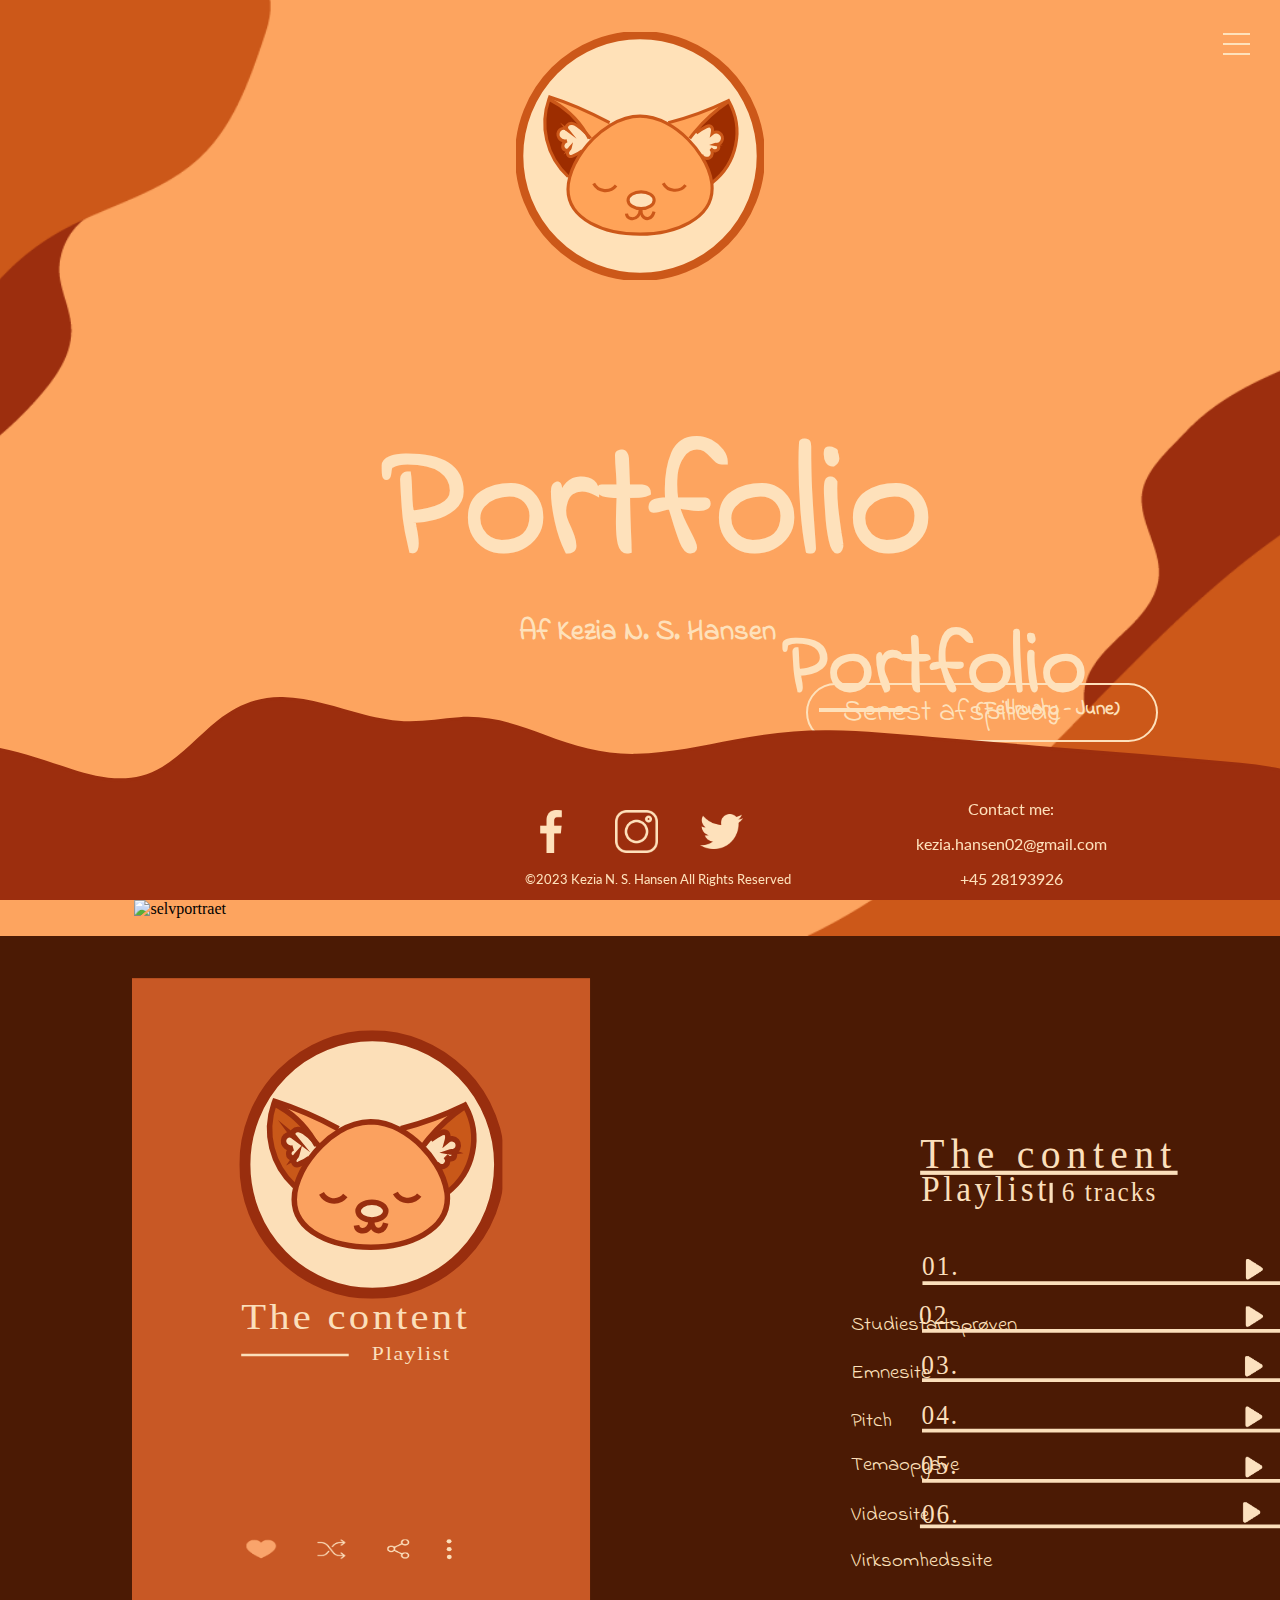
==== commit cd48a542: "opdatere" ====
--- a/index.html
+++ b/index.html
@@ -102,12 +102,12 @@
     <footer class="footer">
         <div class="copy">&copy;2023 Kezia N. S. Hansen All Rights Reserved</div>
         <div class="icons">
-            <a href="https://www.facebook.com/kezia.hansen/">
-                <img class="si" src="img/facebook-app-symbol.webp" alt="Facebook">
-            </a>
-            <a href="https://www.instagram.com/kezia_ns_hansen/">
-                <img class="si" src="img/instagram-2.webp" alt="Instagram">
-            </a>
+
+            <img class="si" src="img/facebook-app-symbol.webp" alt="Facebook">
+
+
+            <img class="si" src="img/instagram-2.webp" alt="Instagram">
+
 
             <img class="si" src="img/twitter-2.webp" alt="Twitter">
 
--- a/css/style.css
+++ b/css/style.css
@@ -236,6 +236,7 @@
     bottom: 0;
     margin-left: auto;
     margin-right: auto;
+    pointer-events: none;
 }
 
 .icons {
@@ -1148,7 +1149,7 @@
 
 .cover_img1 {
     position: relative;
-    top: 10px;
+    top: -71px;
     left: 50%;
 }
 
@@ -1162,8 +1163,8 @@
     text-decoration: none;
     cursor: pointer;
     position: relative;
-    top: -256px;
-    left: 38%;
+    top: -361px;
+    left: 28%;
     border: 2px #FEE1BB solid;
     border-radius: 30px;
 }
@@ -1185,8 +1186,8 @@
     text-decoration: none;
     cursor: pointer;
     position: relative;
-    top: 18px;
-    left: 12%;
+    top: -40px;
+    left: -1%;
     border: 2px #FEE1BB solid;
     border-radius: 30px;
     margin-bottom: 17%;
@@ -1203,7 +1204,7 @@
         display: grid;
         grid-template-columns: repeat(3, 1fr);
         grid-gap: 40px;
-        margin-bottom: 40%;
+        margin-bottom: 17%;
         margin-top: 42%;
     }
 
@@ -1215,7 +1216,7 @@
     .cover_img1 {
         position: relative;
         top: 10px;
-        left: 50%;
+        left: 31%;
         height: auto;
         width: 100%;
     }
@@ -1223,7 +1224,7 @@
     .cover_img2 {
         position: relative;
         top: 10px;
-        left: 50%;
+        left: 73%;
         height: auto;
         width: 96%;
     }
@@ -1481,7 +1482,7 @@
 
 .button-text {
     display: inline-block;
-    padding: 10px 20px;
+    width: 150px;
     background-color: transparent;
     color: #FEE1BB;
     font-size: 16px;
@@ -1493,6 +1494,7 @@
     left: 12%;
     border: 2px #FEE1BB solid;
     border-radius: 30px;
+    padding: 10px 20px;
     margin-bottom: 17%;
 }
 
@@ -1504,6 +1506,11 @@
         grid-gap: 40px;
         margin-bottom: 29%;
         margin-top: 30%;
+    }
+
+    .image-grid06 img {
+        width: 50%;
+        height: auto;
     }
 
     .image-grid06 img:hover {
@@ -1613,259 +1620,18 @@
     margin-bottom: 30px;
 }
 
-.img_gallery {
-    position: relative;
-    left: 9%;
-}
 
 /* Global styles */
 * {
     box-sizing: border-box
 }
 
-/* Slideshow container */
-.slideshow-container {
-    max-width: 1000px;
-    position: relative;
-    margin: auto;
-}
-
-/* Hide the images by default */
-.mySlides {
-    display: none;
-}
-
-/* Next & previous buttons */
-#prev,
-#next {
-    cursor: pointer;
-    position: absolute;
-    top: 50%;
-    width: auto;
-    margin-top: -22px;
-    color: #FEE1BB;
-    font-weight: bold;
-    font-size: 18px;
-    transition: 0.6s ease;
-    border-radius: 0 3px 3px 0;
-    user-select: none;
-}
-
-/* Position the "next button" to the right and prev to the left */
-#next {
-    right: 10px;
-    border-radius: 8px;
-}
-
-#prev {
-    left: 10px;
-    border-radius: 8px;
-}
-
-/* Caption text */
-.text {
-    color: #FEE1BB;
-    font-size: 15px;
-    padding: 8px 12px;
-    position: absolute;
-    bottom: 8px;
+.slideshow-container_krea {
     width: 100%;
-    text-align: center;
-    font-family: 'Indie flower';
-}
-
-/* The dots/bullets/indicators */
-.dot {
-    cursor: pointer;
-    height: 15px;
-    width: 15px;
-    margin: 0 2px;
-    background-color: #FEE1BB;
-    border-radius: 50%;
-    display: inline-block;
-    transition: background-color 0.6s ease;
-}
-
-.active,
-.dot:hover {
-    background-color: #FDA45F;
-}
-
-/* Fading animation */
-.fade {
-    animation-name: fade;
-    animation-duration: 1.5s;
-}
-
-@keyframes fade {
-    from {
-        opacity: .4
-    }
-
-    to {
-        opacity: 1
-    }
-}
-
-/* Styling for the stempel image */
-#stempel {
-    width: 22%;
-    height: auto;
-    margin-bottom: 23%;
-}
-
-/********************** Proces - DESKTOP **************************************/
-@media only screen and (min-width: 800px) {
-
-
-    .why {
-        position: relative;
-        top: 386px;
-        margin-top: 218px;
-    }
-
-    .title {
-        margin-top: 28%;
-        text-align: center;
-        font-family: 'Indie flower';
-        font-size: 3rem;
-    }
-
-    .swirl_pro {
-        position: relative;
-        top: -100px;
-        left: 39%;
-        width: 4%;
-    }
-
-    .slideshow-container {
-        max-width: 650px;
-        position: relative;
-        margin: auto;
-    }
-
-    .grid-item p {
-        align-self: flex-start;
-    }
-
-    .grid-item a:hover {
-        background-color: #9C2E0E;
-        color: #FDA45F;
-    }
-
-    #moodboard {
-        width: 45%;
-        height: auto;
-    }
-
-    #prototype {
-        width: 45%;
-        height: auto;
-    }
-
-    /* On hover, add a black background color with a little bit see-through */
-    #prev:hover,
-    #next:hover {
-        background-color: #CC5819;
-    }
-
-    #stempel {
-        width: 12%;
-        height: auto;
-        margin-bottom: 18%;
-    }
-}
-
-
-/********************** PROJEKT - MOBIL **************************************/
-/* STUDIESTARTSPRØVEN */
-.track_01 {
-    margin-top: 29%;
-}
-
-.ssp-div {
-    width: 1%;
-    color: #FEE1BB;
-    background-color: #CC5819;
-    font-size: 14px;
-    border-radius: 10px;
-    box-shadow: 0 2px 4px #180901;
-    height: 12%;
-    padding-bottom: 338px;
-    position: relative;
-    left: 13%;
-    top: 1.5%;
-    padding-left: 335px;
-    margin-top: 25px;
-}
-
-.title_ssp {
-    position: absolute;
-    left: 27%;
-    bottom: 39%;
-    font-size: 2rem;
-    font-family: 'Indie flower';
-    color: #FEE1BB;
-}
-
-.ssp-text1 {
-    position: absolute;
-    left: 16%;
-    top: 54%;
-    font-size: 1rem;
-    font-family: 'lato';
-    font-weight: 200;
-    padding-right: 20%;
-}
-
-.link_site_ssp {
-    padding: 5px 35px;
-    background-color: transparent;
-    color: #FEE1BB;
-    border-radius: 30px;
-    border: #FEE1BB solid 2px;
-    font-size: 1rem;
-    cursor: pointer;
-    font-family: 'Indie Flower';
-    position: absolute;
-    top: 226px;
-    left: -1%;
-}
-
-.ssp-div2 {
-    width: 1%;
-    color: #FEE1BB;
-    background-color: #CC5819;
-    font-size: 14px;
-    border-radius: 10px;
-    box-shadow: 0 2px 4px #180901;
-    height: 12%;
-    padding-bottom: 338px;
-    position: relative;
-    left: 13%;
-    top: 1.5%;
-    padding-left: 335px;
-    margin-top: 25px;
-}
-
-.title_ssp_2 {
-    position: absolute;
-    left: 40%;
-    top: 97%;
-    font-size: 2rem;
-    font-family: 'Indie flower';
-    color: #FEE1BB;
-}
-
-/* Slideshow container */
-.slideshow-container_ssp {
-    position: absolute;
-    width: 264px;
-    height: 300px;
+    max-width: 265px;
+    height: 351px;
     margin: 0 auto;
-    overflow: hidden;
-    left: 21%;
-    top: 105%;
+    position: relative;
 }
 
 .slide {
@@ -1919,7 +1685,83 @@
     }
 }
 
-.ssp-div3 {
+/* Styling for the stempel image */
+#stempel {
+    width: 22%;
+    height: auto;
+    margin-bottom: 23%;
+}
+
+/********************** Proces - DESKTOP **************************************/
+@media only screen and (min-width: 800px) {
+
+
+    .why {
+        position: relative;
+        top: 386px;
+        margin-top: 218px;
+    }
+
+    .title {
+        margin-top: 28%;
+        text-align: center;
+        font-family: 'Indie flower';
+        font-size: 3rem;
+    }
+
+    .swirl_pro {
+        position: relative;
+        top: -100px;
+        left: 39%;
+        width: 4%;
+    }
+
+    .slideshow-container {
+        max-width: 650px;
+        position: relative;
+        margin: auto;
+    }
+
+    .grid-item p {
+        align-self: flex-start;
+    }
+
+    .grid-item a:hover {
+        background-color: #9C2E0E;
+        color: #FDA45F;
+    }
+
+    #moodboard {
+        width: 45%;
+        height: auto;
+    }
+
+    #prototype {
+        width: 45%;
+        height: auto;
+    }
+
+    /* On hover, add a black background color with a little bit see-through */
+    #prev:hover,
+    #next:hover {
+        background-color: #CC5819;
+    }
+
+    #stempel {
+        width: 12%;
+        height: auto;
+        margin-bottom: 18%;
+    }
+}
+
+
+/********************** PROJEKT - MOBIL **************************************/
+/* STUDIESTARTSPRØVEN */
+.track_01 {
+    margin-top: 29%;
+}
+
+.ssp-div {
     width: 1%;
     color: #FEE1BB;
     background-color: #CC5819;
@@ -1933,35 +1775,42 @@
     top: 1.5%;
     padding-left: 335px;
     margin-top: 25px;
-    margin-bottom: 115px;
-}
-
-.title_ssp3 {
-    position: absolute;
-    left: 35%;
-    top: 149%;
+}
+
+.title_ssp {
+    position: absolute;
+    left: 27%;
+    bottom: 39%;
     font-size: 2rem;
     font-family: 'Indie flower';
     color: #FEE1BB;
 }
 
-.ssp-text3 {
-    position: absolute;
-    left: 21%;
-    top: 159%;
+.ssp-text1 {
+    position: absolute;
+    left: 16%;
+    top: 54%;
     font-size: 1rem;
     font-family: 'lato';
     font-weight: 200;
     padding-right: 20%;
-    margin-bottom: 100px;
-}
-
-/* EMNESITE */
-.track_02 {
-    margin-top: 29%;
-}
-
-.emne-div {
+}
+
+.link_site_ssp {
+    padding: 5px 35px;
+    background-color: transparent;
+    color: #FEE1BB;
+    border-radius: 30px;
+    border: #FEE1BB solid 2px;
+    font-size: 1rem;
+    cursor: pointer;
+    font-family: 'Indie Flower';
+    position: absolute;
+    top: 226px;
+    left: -1%;
+}
+
+.ssp-div2 {
     width: 1%;
     color: #FEE1BB;
     background-color: #CC5819;
@@ -1977,56 +1826,7 @@
     margin-top: 25px;
 }
 
-.title_emne {
-    position: absolute;
-    left: 27%;
-    bottom: 39%;
-    font-size: 2rem;
-    font-family: 'Indie flower';
-    color: #FEE1BB;
-}
-
-.emne-text1 {
-    position: absolute;
-    left: 22%;
-    top: 56%;
-    font-size: 1rem;
-    font-family: 'lato';
-    font-weight: 200;
-    padding-right: 14%;
-}
-
-.link_site_emne {
-    padding: 5px 35px;
-    background-color: transparent;
-    color: #FEE1BB;
-    border-radius: 30px;
-    border: #FEE1BB solid 2px;
-    font-size: 1rem;
-    cursor: pointer;
-    font-family: 'Indie Flower';
-    position: absolute;
-    top: 196px;
-    left: 9%;
-}
-
-.emne-div2 {
-    width: 1%;
-    color: #FEE1BB;
-    background-color: #CC5819;
-    font-size: 14px;
-    border-radius: 10px;
-    box-shadow: 0 2px 4px #180901;
-    height: 12%;
-    padding-bottom: 338px;
-    position: relative;
-    left: 13%;
-    top: 1.5%;
-    padding-left: 335px;
-    margin-top: 25px;
-}
-
-.title_emne_2 {
+.title_ssp_2 {
     position: absolute;
     left: 40%;
     top: 97%;
@@ -2035,7 +1835,8 @@
     color: #FEE1BB;
 }
 
-.slideshow-container_emne {
+/* Slideshow container */
+.slideshow-container_ssp {
     position: absolute;
     width: 264px;
     height: 300px;
@@ -2080,6 +1881,22 @@
     right: 20px;
 }
 
+.dot {
+    cursor: pointer;
+    height: 15px;
+    width: 15px;
+    margin: 0 2px;
+    background-color: #FDA45F;
+    border-radius: 50%;
+    display: inline-block;
+    transition: background-color 0.6s ease;
+}
+
+.active,
+.dot:hover {
+    background-color: #9C2E0E;
+}
+
 /* Fading animation */
 .fade {
     animation-name: fade;
@@ -2096,7 +1913,7 @@
     }
 }
 
-.emne-div3 {
+.ssp-div3 {
     width: 1%;
     color: #FEE1BB;
     background-color: #CC5819;
@@ -2104,7 +1921,7 @@
     border-radius: 10px;
     box-shadow: 0 2px 4px #180901;
     height: 12%;
-    padding-bottom: 338px;
+    padding-bottom: 551px;
     position: relative;
     left: 13%;
     top: 1.5%;
@@ -2113,7 +1930,7 @@
     margin-bottom: 115px;
 }
 
-.title_emne3 {
+.title_ssp3 {
     position: absolute;
     left: 35%;
     top: 149%;
@@ -2122,7 +1939,7 @@
     color: #FEE1BB;
 }
 
-.emne-text3 {
+.ssp-text3 {
     position: absolute;
     left: 21%;
     top: 159%;
@@ -2133,12 +1950,12 @@
     margin-bottom: 100px;
 }
 
-/* PITCH */
-.track_03 {
+/* EMNESITE */
+.track_02 {
     margin-top: 29%;
 }
 
-.pitch-div {
+.emne-div {
     width: 1%;
     color: #FEE1BB;
     background-color: #CC5819;
@@ -2146,7 +1963,7 @@
     border-radius: 10px;
     box-shadow: 0 2px 4px #180901;
     height: 12%;
-    padding-bottom: 530px;
+    padding-bottom: 338px;
     position: relative;
     left: 13%;
     top: 1.5%;
@@ -2154,7 +1971,7 @@
     margin-top: 25px;
 }
 
-.title_pitch {
+.title_emne {
     position: absolute;
     left: 27%;
     bottom: 39%;
@@ -2163,7 +1980,7 @@
     color: #FEE1BB;
 }
 
-.pitch-text1 {
+.emne-text1 {
     position: absolute;
     left: 22%;
     top: 56%;
@@ -2173,16 +1990,7 @@
     padding-right: 14%;
 }
 
-.pitch_list {
-    position: absolute;
-    left: 18%;
-    top: 93%;
-    font-size: 1rem;
-    font-family: 'Indie flower';
-    color: #FEE1BB;
-}
-
-.link_site_pitch {
+.link_site_emne {
     padding: 5px 35px;
     background-color: transparent;
     color: #FEE1BB;
@@ -2192,11 +2000,11 @@
     cursor: pointer;
     font-family: 'Indie Flower';
     position: absolute;
-    top: 824px;
-    left: 21%;
-}
-
-.pitch-div2 {
+    top: 196px;
+    left: 9%;
+}
+
+.emne-div2 {
     width: 1%;
     color: #FEE1BB;
     background-color: #CC5819;
@@ -2204,7 +2012,7 @@
     border-radius: 10px;
     box-shadow: 0 2px 4px #180901;
     height: 12%;
-    padding-bottom: 407px;
+    padding-bottom: 338px;
     position: relative;
     left: 13%;
     top: 1.5%;
@@ -2212,24 +2020,23 @@
     margin-top: 25px;
 }
 
-.title_pitch_2 {
+.title_emne_2 {
     position: absolute;
     left: 40%;
-    top: 124%;
+    top: 97%;
     font-size: 2rem;
     font-family: 'Indie flower';
     color: #FEE1BB;
 }
 
-/* Slideshow container */
-.slideshow-container_pitch {
-    position: absolute;
-    width: 192px;
-    height: 334px;
+.slideshow-container_emne {
+    position: absolute;
+    width: 264px;
+    height: 300px;
     margin: 0 auto;
     overflow: hidden;
-    left: 29%;
-    top: 135%;
+    left: 21%;
+    top: 105%;
 }
 
 .slide {
@@ -2283,7 +2090,7 @@
     }
 }
 
-.pitch-div3 {
+.emne-div3 {
     width: 1%;
     color: #FEE1BB;
     background-color: #CC5819;
@@ -2291,7 +2098,7 @@
     border-radius: 10px;
     box-shadow: 0 2px 4px #180901;
     height: 12%;
-    padding-bottom: 338px;
+    padding-bottom: 528px;
     position: relative;
     left: 13%;
     top: 1.5%;
@@ -2300,32 +2107,32 @@
     margin-bottom: 115px;
 }
 
-.title_pitch3 {
+.title_emne3 {
     position: absolute;
     left: 35%;
-    top: 183%;
+    top: 149%;
     font-size: 2rem;
     font-family: 'Indie flower';
     color: #FEE1BB;
 }
 
-
-.pitch-text3 {
+.emne-text3 {
     position: absolute;
     left: 21%;
-    top: 194%;
+    top: 159%;
     font-size: 1rem;
     font-family: 'lato';
     font-weight: 200;
     padding-right: 20%;
-}
-
-/* ANIMATION */
-.track_04 {
+    margin-bottom: 100px;
+}
+
+/* PITCH */
+.track_03 {
     margin-top: 29%;
 }
 
-.spil-div {
+.pitch-div {
     width: 1%;
     color: #FEE1BB;
     background-color: #CC5819;
@@ -2333,16 +2140,15 @@
     border-radius: 10px;
     box-shadow: 0 2px 4px #180901;
     height: 12%;
-    padding-bottom: 412px;
+    padding-bottom: 530px;
     position: relative;
     left: 13%;
-    top: 13.5%;
+    top: 1.5%;
     padding-left: 335px;
-    margin-top: 24px;
-}
-
-
-.title_spil {
+    margin-top: 25px;
+}
+
+.title_pitch {
     position: absolute;
     left: 27%;
     bottom: 39%;
@@ -2351,7 +2157,7 @@
     color: #FEE1BB;
 }
 
-.spil-text1 {
+.pitch-text1 {
     position: absolute;
     left: 22%;
     top: 56%;
@@ -2361,7 +2167,16 @@
     padding-right: 14%;
 }
 
-.link_site_spil {
+.pitch_list {
+    position: absolute;
+    left: 18%;
+    top: 93%;
+    font-size: 1rem;
+    font-family: 'Indie flower';
+    color: #FEE1BB;
+}
+
+.link_site_pitch {
     padding: 5px 35px;
     background-color: transparent;
     color: #FEE1BB;
@@ -2371,11 +2186,11 @@
     cursor: pointer;
     font-family: 'Indie Flower';
     position: absolute;
-    top: 251px;
-    left: 6%;
-}
-
-.spil-div2 {
+    top: 824px;
+    left: 21%;
+}
+
+.pitch-div2 {
     width: 1%;
     color: #FEE1BB;
     background-color: #CC5819;
@@ -2383,7 +2198,7 @@
     border-radius: 10px;
     box-shadow: 0 2px 4px #180901;
     height: 12%;
-    padding-bottom: 389px;
+    padding-bottom: 407px;
     position: relative;
     left: 13%;
     top: 1.5%;
@@ -2391,24 +2206,24 @@
     margin-top: 25px;
 }
 
-.title_spil_2 {
+.title_pitch_2 {
     position: absolute;
     left: 40%;
-    top: 108%;
+    top: 124%;
     font-size: 2rem;
     font-family: 'Indie flower';
     color: #FEE1BB;
 }
 
 /* Slideshow container */
-.slideshow-container_spil {
-    position: absolute;
-    width: 251px;
-    height: 279px;
+.slideshow-container_pitch {
+    position: absolute;
+    width: 192px;
+    height: 334px;
     margin: 0 auto;
     overflow: hidden;
-    left: 19%;
-    top: 117%;
+    left: 29%;
+    top: 135%;
 }
 
 .slide {
@@ -2462,7 +2277,7 @@
     }
 }
 
-.spil-div3 {
+.pitch-div3 {
     width: 1%;
     color: #FEE1BB;
     background-color: #CC5819;
@@ -2479,31 +2294,32 @@
     margin-bottom: 115px;
 }
 
-.title_spil3 {
+.title_pitch3 {
     position: absolute;
     left: 35%;
-    top: 164%;
+    top: 183%;
     font-size: 2rem;
     font-family: 'Indie flower';
     color: #FEE1BB;
 }
 
-.spil-text3 {
+
+.pitch-text3 {
     position: absolute;
     left: 21%;
-    top: 174%;
+    top: 194%;
     font-size: 1rem;
     font-family: 'lato';
     font-weight: 200;
     padding-right: 20%;
 }
 
-/* VIDEOSITE */
-.track_05 {
+/* ANIMATION */
+.track_04 {
     margin-top: 29%;
 }
 
-.video-div {
+.spil-div {
     width: 1%;
     color: #FEE1BB;
     background-color: #CC5819;
@@ -2511,16 +2327,16 @@
     border-radius: 10px;
     box-shadow: 0 2px 4px #180901;
     height: 12%;
-    padding-bottom: 338px;
+    padding-bottom: 412px;
     position: relative;
     left: 13%;
-    top: 1.5%;
+    top: 13.5%;
     padding-left: 335px;
     margin-top: 24px;
 }
 
 
-.title_video {
+.title_spil {
     position: absolute;
     left: 27%;
     bottom: 39%;
@@ -2529,17 +2345,17 @@
     color: #FEE1BB;
 }
 
-.video-text1 {
-    position: absolute;
-    left: 16%;
-    top: 54%;
+.spil-text1 {
+    position: absolute;
+    left: 22%;
+    top: 56%;
     font-size: 1rem;
     font-family: 'lato';
     font-weight: 200;
-    padding-right: 20%;
-}
-
-.link_site_video {
+    padding-right: 14%;
+}
+
+.link_site_spil {
     padding: 5px 35px;
     background-color: transparent;
     color: #FEE1BB;
@@ -2549,11 +2365,11 @@
     cursor: pointer;
     font-family: 'Indie Flower';
     position: absolute;
-    top: 226px;
-    left: -1%;
-}
-
-.video-div2 {
+    top: 251px;
+    left: 6%;
+}
+
+.spil-div2 {
     width: 1%;
     color: #FEE1BB;
     background-color: #CC5819;
@@ -2561,7 +2377,7 @@
     border-radius: 10px;
     box-shadow: 0 2px 4px #180901;
     height: 12%;
-    padding-bottom: 427px;
+    padding-bottom: 389px;
     position: relative;
     left: 13%;
     top: 1.5%;
@@ -2569,24 +2385,24 @@
     margin-top: 25px;
 }
 
-.title_video_2 {
+.title_spil_2 {
     position: absolute;
     left: 40%;
-    top: 97%;
+    top: 108%;
     font-size: 2rem;
     font-family: 'Indie flower';
     color: #FEE1BB;
 }
 
 /* Slideshow container */
-.slideshow-container_video {
+.slideshow-container_spil {
     position: absolute;
     width: 251px;
-    height: 351px;
+    height: 279px;
     margin: 0 auto;
     overflow: hidden;
     left: 19%;
-    top: 105%;
+    top: 117%;
 }
 
 .slide {
@@ -2640,7 +2456,7 @@
     }
 }
 
-.video-div3 {
+.spil-div3 {
     width: 1%;
     color: #FEE1BB;
     background-color: #CC5819;
@@ -2657,32 +2473,31 @@
     margin-bottom: 115px;
 }
 
-.title_video3 {
+.title_spil3 {
     position: absolute;
     left: 35%;
-    top: 159%;
+    top: 164%;
     font-size: 2rem;
     font-family: 'Indie flower';
     color: #FEE1BB;
 }
 
-.video-text3 {
+.spil-text3 {
     position: absolute;
     left: 21%;
-    top: 169%;
+    top: 174%;
     font-size: 1rem;
     font-family: 'lato';
     font-weight: 200;
     padding-right: 20%;
-    margin-bottom: 100px;
-}
-
-/* VIRKSOMHEDSSITE */
-.track_06 {
+}
+
+/* VIDEOSITE */
+.track_05 {
     margin-top: 29%;
 }
 
-.virk-div {
+.video-div {
     width: 1%;
     color: #FEE1BB;
     background-color: #CC5819;
@@ -2693,12 +2508,13 @@
     padding-bottom: 338px;
     position: relative;
     left: 13%;
-    top: -20.5%;
+    top: 1.5%;
     padding-left: 335px;
-    margin-top: 25px;
-}
-
-.title_virk {
+    margin-top: 24px;
+}
+
+
+.title_video {
     position: absolute;
     left: 27%;
     bottom: 39%;
@@ -2707,7 +2523,7 @@
     color: #FEE1BB;
 }
 
-.virk-text1 {
+.video-text1 {
     position: absolute;
     left: 16%;
     top: 54%;
@@ -2717,7 +2533,7 @@
     padding-right: 20%;
 }
 
-.link_site_virk {
+.link_site_video {
     padding: 5px 35px;
     background-color: transparent;
     color: #FEE1BB;
@@ -2731,7 +2547,7 @@
     left: -1%;
 }
 
-.virk-div2 {
+.video-div2 {
     width: 1%;
     color: #FEE1BB;
     background-color: #CC5819;
@@ -2739,7 +2555,7 @@
     border-radius: 10px;
     box-shadow: 0 2px 4px #180901;
     height: 12%;
-    padding-bottom: 252px;
+    padding-bottom: 427px;
     position: relative;
     left: 13%;
     top: 1.5%;
@@ -2747,7 +2563,7 @@
     margin-top: 25px;
 }
 
-.title_virk_2 {
+.title_video_2 {
     position: absolute;
     left: 40%;
     top: 97%;
@@ -2757,7 +2573,7 @@
 }
 
 /* Slideshow container */
-.slideshow-container_virk {
+.slideshow-container_video {
     position: absolute;
     width: 251px;
     height: 351px;
@@ -2818,6 +2634,184 @@
     }
 }
 
+.video-div3 {
+    width: 1%;
+    color: #FEE1BB;
+    background-color: #CC5819;
+    font-size: 14px;
+    border-radius: 10px;
+    box-shadow: 0 2px 4px #180901;
+    height: 12%;
+    padding-bottom: 338px;
+    position: relative;
+    left: 13%;
+    top: 1.5%;
+    padding-left: 335px;
+    margin-top: 25px;
+    margin-bottom: 115px;
+}
+
+.title_video3 {
+    position: absolute;
+    left: 35%;
+    top: 159%;
+    font-size: 2rem;
+    font-family: 'Indie flower';
+    color: #FEE1BB;
+}
+
+.video-text3 {
+    position: absolute;
+    left: 21%;
+    top: 169%;
+    font-size: 1rem;
+    font-family: 'lato';
+    font-weight: 200;
+    padding-right: 20%;
+    margin-bottom: 100px;
+}
+
+/* VIRKSOMHEDSSITE */
+.track_06 {
+    margin-top: 29%;
+}
+
+.virk-div {
+    width: 1%;
+    color: #FEE1BB;
+    background-color: #CC5819;
+    font-size: 14px;
+    border-radius: 10px;
+    box-shadow: 0 2px 4px #180901;
+    height: 12%;
+    padding-bottom: 338px;
+    position: relative;
+    left: 13%;
+    top: -20.5%;
+    padding-left: 335px;
+    margin-top: 25px;
+}
+
+.title_virk {
+    position: absolute;
+    left: 27%;
+    bottom: 39%;
+    font-size: 2rem;
+    font-family: 'Indie flower';
+    color: #FEE1BB;
+}
+
+.virk-text1 {
+    position: absolute;
+    left: 16%;
+    top: 54%;
+    font-size: 1rem;
+    font-family: 'lato';
+    font-weight: 200;
+    padding-right: 20%;
+}
+
+.link_site_virk {
+    padding: 5px 35px;
+    background-color: transparent;
+    color: #FEE1BB;
+    border-radius: 30px;
+    border: #FEE1BB solid 2px;
+    font-size: 1rem;
+    cursor: pointer;
+    font-family: 'Indie Flower';
+    position: absolute;
+    top: 226px;
+    left: -1%;
+}
+
+.virk-div2 {
+    width: 1%;
+    color: #FEE1BB;
+    background-color: #CC5819;
+    font-size: 14px;
+    border-radius: 10px;
+    box-shadow: 0 2px 4px #180901;
+    height: 12%;
+    padding-bottom: 252px;
+    position: relative;
+    left: 13%;
+    top: 1.5%;
+    padding-left: 335px;
+    margin-top: 25px;
+}
+
+.title_virk_2 {
+    position: absolute;
+    left: 40%;
+    top: 97%;
+    font-size: 2rem;
+    font-family: 'Indie flower';
+    color: #FEE1BB;
+}
+
+/* Slideshow container */
+.slideshow-container_virk {
+    position: absolute;
+    width: 251px;
+    height: 351px;
+    margin: 0 auto;
+    overflow: hidden;
+    left: 19%;
+    top: 105%;
+}
+
+.slide {
+    display: none;
+    position: absolute;
+    top: 0;
+    left: 0;
+    width: 100%;
+    height: 100%;
+}
+
+.slider-btn {
+    position: absolute;
+    top: 50%;
+    transform: translateY(-50%);
+    font-size: 24px;
+    cursor: pointer;
+    color: #9C2E0E;
+    background-color: #fda35fc0;
+    padding: 10px;
+    border-radius: 10px;
+}
+
+.slide img {
+    width: 100%;
+    height: 100%;
+    object-fit: contain;
+}
+
+.prev-btn {
+    left: 20px;
+}
+
+.next-btn {
+    right: 20px;
+}
+
+/* Fading animation */
+.fade {
+    animation-name: fade;
+    animation-duration: 1.5s;
+}
+
+@keyframes fade {
+    from {
+        opacity: .4
+    }
+
+    to {
+        opacity: 1
+    }
+}
+
 .virk-div3 {
     width: 1%;
     color: #FEE1BB;
@@ -2982,6 +2976,7 @@
         left: 59%;
         width: 39%;
         margin-bottom: 41%;
+        padding-bottom: 322px;
     }
 
     .title_emne3 {
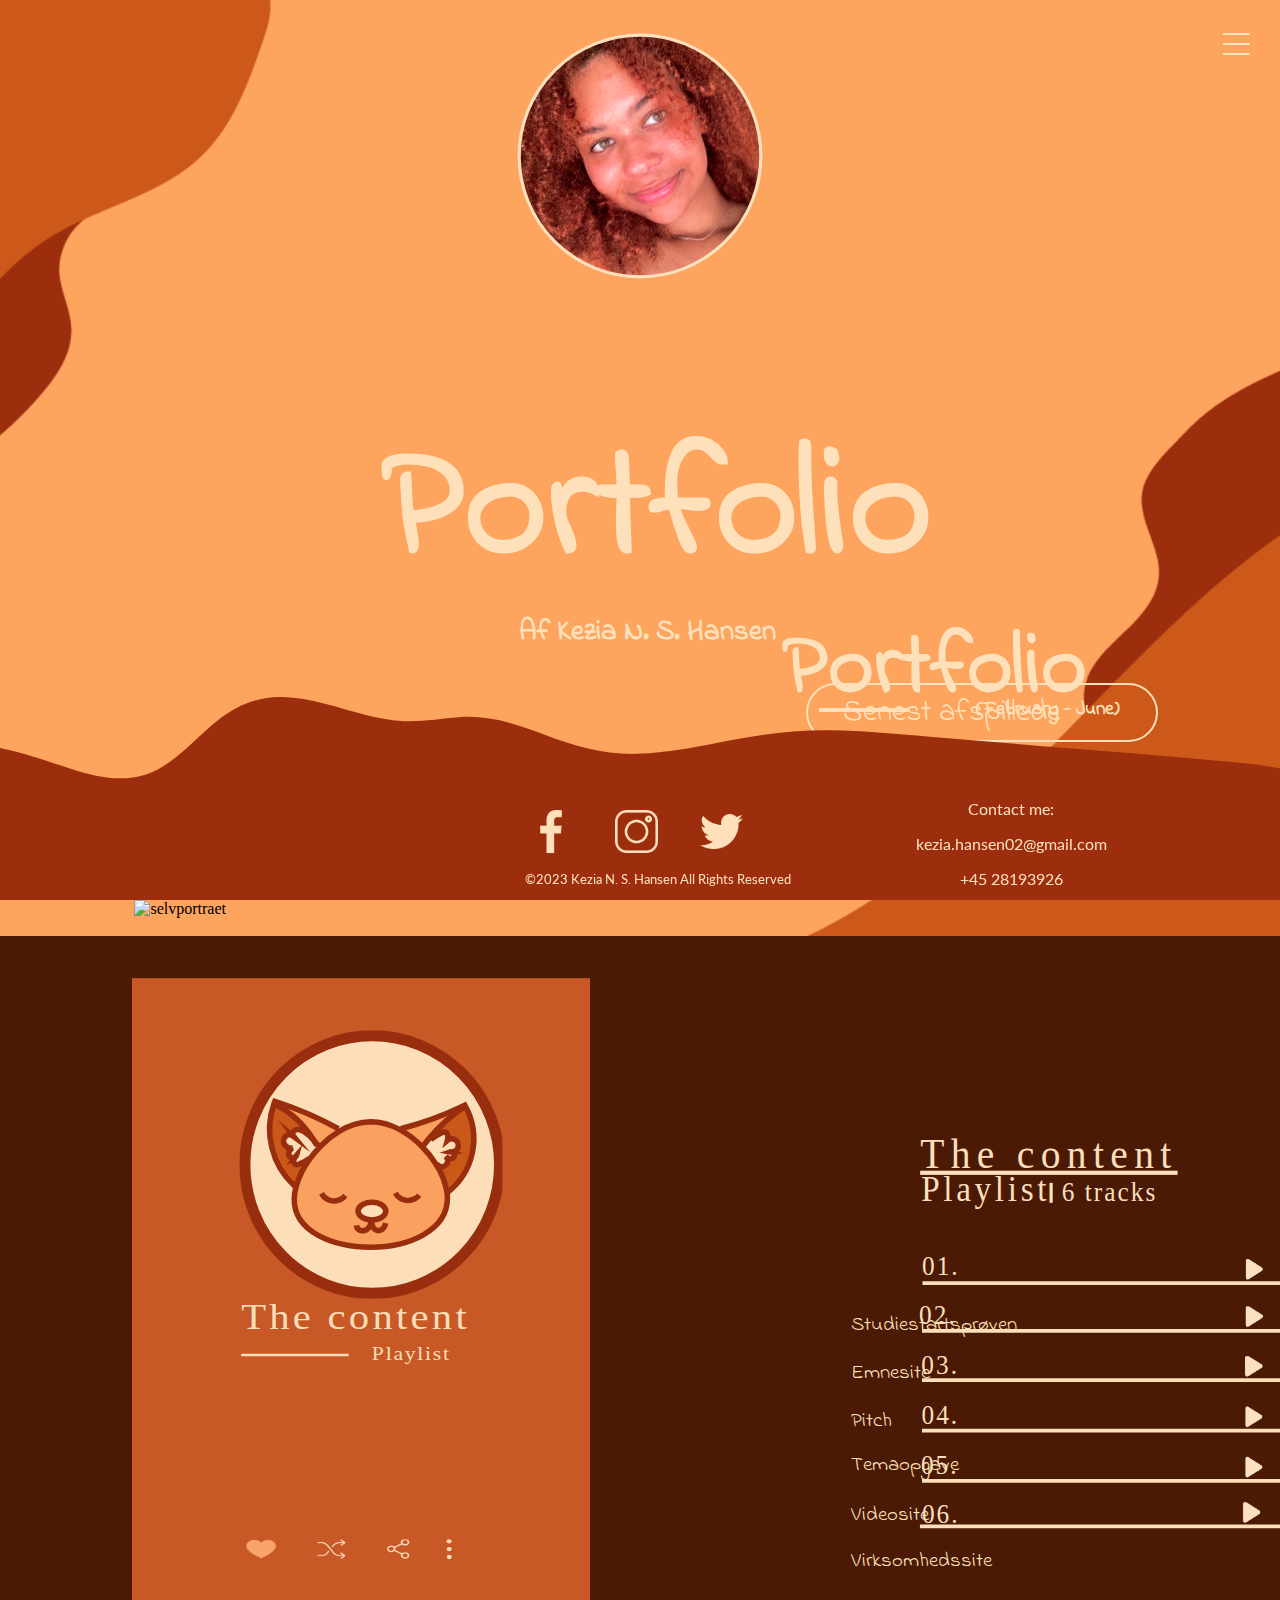
==== commit d1f3719e: "nyt logo" ====
--- a/index.html
+++ b/index.html
@@ -11,7 +11,7 @@
     <link rel="preconnect" href="https://fonts.googleapis.com">
     <link rel="preconnect" href="https://fonts.gstatic.com" crossorigin>
     <link href="https://fonts.googleapis.com/css2?family=Lato:wght@100;300;400;700&display=swap" rel="stylesheet">
-    <link rel="stylesheet" href="/css/style.css">
+    <link rel="stylesheet" href="style.css">
 
     <title>Forside</title>
 </head>
@@ -19,7 +19,7 @@
 <body>
     <header>
         <div class="logo">
-            <a href="index.html"><img src="/img/logo.svg" class="logo" alt="Logo"></a>
+            <a href="index.html"><img src="/img/om_mig/selfie.svg" class="logo" alt="Logo"></a>
         </div>
         <nav>
             <div id="burger-menu">
--- a/style.css
+++ b/style.css
@@ -0,0 +1,3287 @@
+/********************* GENERAL CSS ****************************/
+body {
+    margin: 0;
+    padding: 0;
+    overflow-x: hidden;
+    background-color: #4B1A04;
+}
+
+.container {
+    width: 100vw;
+    height: 100vh;
+    overflow: hidden;
+}
+
+h1 {
+    font-family: 'Indie Flower';
+    color: #FEE1BB;
+}
+
+h3 {
+    font-family: 'Indie Flower';
+    color: #FEE1BB;
+}
+
+h4 {
+    font-family: 'Indie Flower';
+}
+
+p {
+    font-family: 'Lato';
+    color: #FEE1BB;
+}
+
+img {
+    width: 100%;
+    height: auto;
+}
+
+/********************* BURGER MENU ****************************/
+
+#burger-menu {
+    cursor: pointer;
+    height: 27px;
+    width: 27px;
+    margin: 30px;
+    overflow: visible;
+    position: absolute;
+    z-index: 4;
+    top: 0;
+    right: 0;
+}
+
+#burger-menu span,
+#burger-menu span:before,
+#burger-menu span:after {
+    display: block;
+    height: 2px;
+    opacity: 1;
+    position: absolute;
+    transition: 0.3s ease-in-out;
+}
+
+#burger-menu span:before,
+#burger-menu span:after {
+    content: "";
+}
+
+#burger-menu span:before {
+    left: 0px;
+    top: -10px;
+    width: 27px;
+
+    background: #FEE1BB;
+}
+
+#burger-menu span {
+    right: 0px;
+    top: 13px;
+    width: 27px;
+    background: #FEE1BB;
+}
+
+#burger-menu span:after {
+    left: 0px;
+    top: 10px;
+    width: 27px;
+    background: #FEE1BB;
+}
+
+#burger-menu.close span:before {
+    top: 0px;
+    transform: rotate(90deg);
+    width: 27px;
+    background: #FDA45F;
+}
+
+#burger-menu.close span {
+    transform: rotate(-45deg);
+    top: 13px;
+    width: 27px;
+    background: #FDA45F;
+}
+
+#burger-menu.close span:after {
+    top: 0px;
+    left: 0;
+    transform: rotate(90deg);
+    opacity: 0;
+    width: 0;
+}
+
+#menu {
+    z-index: 1;
+    min-width: 100%;
+    min-height: 100%;
+    position: fixed;
+    top: 0;
+    height: 0;
+    visibility: hidden;
+    opacity: 0;
+    text-align: center;
+    padding-top: 20px;
+    transition: all 0.3s ease-in-out;
+}
+
+#menu.overlay {
+    visibility: visible;
+    opacity: 1;
+    padding-top: 100px;
+    background: #CC5819;
+}
+
+#menu ul {
+    padding: 0;
+}
+
+#menu li {
+    list-style: none;
+    font-family: 'Indie Flower';
+}
+
+#menu ul li a {
+    color: #FDA45F;
+    display: block;
+    font-size: 32px;
+    margin-bottom: 30px;
+    text-decoration: none;
+    transition: color 0.3s ease;
+}
+
+#menu ul li a:hover {
+    color: #FEE1BB;
+}
+
+#menu ul li a.activee {
+    color: #6E2200;
+    text-decoration: underline;
+}
+
+/********************** Brødkrumme sti **************************************/
+
+.breadcrumbs {
+    display: none;
+}
+
+.breadcrumbs_spil {
+    display: none;
+}
+
+.breadcrumbs_video {
+    display: none;
+}
+
+.breadcrumbs_virksomhedssite {
+    display: none;
+}
+
+
+/********************** HERO IMAGE + LOGO **************************************/
+/* hero / header */
+.logo {
+    width: 42%;
+    height: auto;
+    position: relative;
+    left: 29%;
+    top: 5px;
+    z-index: 1;
+}
+
+/* hero-image */
+.hero-image {
+    position: absolute;
+    top: 0;
+    left: 0;
+    width: 100%;
+    height: 30vh;
+    background-image: url(/img/hero-image.png);
+    background-size: cover;
+    background-position: center;
+    z-index: -1;
+}
+
+.hero-text {
+    display: flex;
+    position: absolute;
+    top: 59%;
+    left: 50%;
+    transform: translate(-50%, -50%);
+    text-align: center;
+    color: #FEE1BB;
+    font-family: 'Indie flower';
+}
+
+.hero-text h1 {
+    font-size: 3rem;
+    position: relative;
+    left: -1px;
+    top: -11px;
+}
+
+#name {
+    font-size: 0.8rem;
+    position: absolute;
+    left: 30px;
+    top: 78px;
+}
+
+/********************** FOOTER **************************************/
+.footer {
+    background-image: url(/img/footer.svg);
+    background-size: cover;
+    background-repeat: no-repeat;
+    width: 100%;
+    height: 300px;
+    position: fixed;
+    bottom: 0;
+    margin-left: auto;
+    margin-right: auto;
+    pointer-events: none;
+}
+
+.icons {
+    display: flex;
+    justify-content: center;
+    align-items: center;
+    width: 100%;
+    height: 100%;
+    position: absolute;
+    bottom: -118px;
+    left: -132px;
+}
+
+.si {
+    width: 18px;
+    height: auto;
+    margin: 0 5px;
+}
+
+.copy {
+    font-size: 0.5rem;
+    font-family: 'Lato', sans-serif;
+    position: absolute;
+    bottom: 10px;
+    left: 10px;
+    color: #FEE1BB;
+}
+
+.contact-info {
+    margin-top: 20px;
+    color: #FEE1BB;
+    font-size: 0.6rem;
+    text-align: center;
+    position: absolute;
+    bottom: -1px;
+    right: 22px;
+}
+
+.contact-info p {
+    margin-bottom: 5px;
+}
+
+.contact-info a {
+    color: #FEE1BB;
+    text-decoration: none;
+}
+
+/********************** DESKTOP GENERAL **************************************/
+@media only screen and (min-width: 800px) {
+
+    /* hero / header */
+    .hero-image {
+        position: absolute;
+        top: 0;
+        left: 0;
+        width: 100%;
+        height: 104vh;
+        background-image: url(/img/hero-image.png);
+        background-size: cover;
+        background-position: center;
+        z-index: -1;
+    }
+
+    .hero-text {
+        display: flex;
+        position: absolute;
+        top: 59%;
+        left: 50%;
+        transform: translate(-50%, -50%);
+        text-align: center;
+        color: #FEE1BB;
+    }
+
+
+    .logo {
+        width: 44%;
+        height: auto;
+        position: relative;
+        left: 28%;
+        top: 16px;
+    }
+
+    .hero-text h1 {
+        font-size: 10rem;
+        margin: 0 7px;
+        padding: 0;
+        text-align: start;
+        position: relative;
+        left: 3%;
+        top: -40px;
+    }
+
+    #name {
+        font-size: 1.8rem;
+        position: absolute;
+        left: 161px;
+        top: 146px;
+    }
+
+    /********************** Brødkrumme sti **************************************/
+
+    .breadcrumbs {
+        display: block;
+        margin-top: 64px;
+        font-family: 'Lato', sans-serif;
+        font-size: 14px;
+        position: relative;
+        top: 823px;
+        left: 2%;
+    }
+
+    .breadcrumbs ul {
+        list-style: none;
+        padding: 0;
+        margin: 0;
+    }
+
+    .breadcrumbs li {
+        display: inline-block;
+        margin-right: 10px;
+    }
+
+    .breadcrumbs li:last-child {
+        margin-right: 0;
+    }
+
+    .breadcrumbs a {
+        text-decoration: none;
+        color: #000;
+        padding: 6px 8px;
+        background-color: #FEE1BB;
+        color: #9C2E0E;
+        border-radius: 20px;
+        transition: background-color 0.3s ease;
+    }
+
+    .breadcrumbs a:hover {
+        background-color: #CC5819;
+        color: #FDA45F;
+    }
+
+    .breadcrumbs_spil {
+        display: block;
+        margin-top: -137px;
+        font-family: 'Lato', sans-serif;
+        font-size: 14px;
+        position: relative;
+        top: 974px;
+        left: 2%;
+    }
+
+    .breadcrumbs_spil ul {
+        list-style: none;
+        padding: 0;
+        margin: 0;
+    }
+
+    .breadcrumbs_spil li {
+        display: inline-block;
+        margin-right: 10px;
+    }
+
+    .breadcrumbs_spil li:last-child {
+        margin-right: 0;
+    }
+
+    .breadcrumbs_spil a {
+        text-decoration: none;
+        color: #000;
+        padding: 6px 8px;
+        background-color: #FEE1BB;
+        color: #9C2E0E;
+        border-radius: 20px;
+        transition: background-color 0.3s ease;
+    }
+
+    .breadcrumbs_spil a:hover {
+        background-color: #CC5819;
+        color: #FDA45F;
+    }
+
+    .breadcrumbs_video {
+        display: block;
+        margin-top: -137px;
+        font-family: 'Lato', sans-serif;
+        font-size: 14px;
+        position: relative;
+        top: 974px;
+        left: 2%;
+    }
+
+    .breadcrumbs_video ul {
+        list-style: none;
+        padding: 0;
+        margin: 0;
+    }
+
+    .breadcrumbs_video li {
+        display: inline-block;
+        margin-right: 10px;
+    }
+
+    .breadcrumbs_video li:last-child {
+        margin-right: 0;
+    }
+
+    .breadcrumbs_video a {
+        text-decoration: none;
+        color: #000;
+        padding: 6px 8px;
+        background-color: #FEE1BB;
+        color: #9C2E0E;
+        border-radius: 20px;
+        transition: background-color 0.3s ease;
+    }
+
+    .breadcrumbs_video a:hover {
+        background-color: #CC5819;
+        color: #FDA45F;
+    }
+
+    .breadcrumbs_virksomhedssite {
+        display: block;
+        margin-top: -137px;
+        font-family: 'Lato', sans-serif;
+        font-size: 14px;
+        position: relative;
+        top: 974px;
+        left: 2%;
+    }
+
+    .breadcrumbs_virksomhedssite ul {
+        list-style: none;
+        padding: 0;
+        margin: 0;
+    }
+
+    .breadcrumbs_virksomhedssite li {
+        display: inline-block;
+        margin-right: 10px;
+    }
+
+    .breadcrumbs_virksomhedssite li:last-child {
+        margin-right: 0;
+    }
+
+    .breadcrumbs_virksomhedssite a {
+        text-decoration: none;
+        color: #000;
+        padding: 6px 8px;
+        background-color: #FEE1BB;
+        color: #9C2E0E;
+        border-radius: 20px;
+        transition: background-color 0.3s ease;
+    }
+
+    .breadcrumbs_virksomhedssite a:hover {
+        background-color: #CC5819;
+        color: #FDA45F;
+    }
+
+    /********************** Knap til sites **************************************/
+
+    .link_site {
+        padding: 5px 35px;
+        background-color: transparent;
+        color: #FEE1BB;
+        border-radius: 30px;
+        border: #FEE1BB solid 2px;
+        font-size: 2rem;
+        cursor: pointer;
+        font-family: 'Indie Flower';
+
+    }
+
+    .link_site:hover {
+        background-color: #9C2E0E;
+    }
+
+    /********************** FOOTER **************************************/
+
+    .container {
+        min-height: 100vh;
+        position: relative;
+        padding-bottom: 300px;
+    }
+
+    .footer {
+        background-image: url(/img/footer.svg);
+        background-size: cover;
+        background-repeat: no-repeat;
+        width: 100%;
+        height: 768px;
+        aspect-ratio: 1366/768;
+        position: fixed;
+        bottom: 0;
+        margin-top: 50px;
+        pointer-events: none;
+    }
+
+    .icons {
+        display: grid;
+        grid-template-columns: 1fr 1fr 1fr;
+        width: 20%;
+        height: auto;
+        position: absolute;
+        top: 513px;
+        left: 41%;
+    }
+
+
+    .si {
+        width: 50%;
+    }
+
+    .copy {
+        font-size: 0.8rem;
+        font-family: 'Lato', sans-serif;
+        position: absolute;
+        top: 739px;
+        left: 41%;
+        color: #FEE1BB;
+    }
+
+
+    .contact-info {
+        margin-top: 20px;
+        color: #FEE1BB;
+        font-size: 1rem;
+        text-align: center;
+        position: relative;
+        top: 647px;
+        left: 29%;
+    }
+}
+
+/********************** INDEX - MOBIL **************************************/
+/* Selvportræt */
+.image-container {
+    display: flex;
+    justify-content: center;
+    margin-top: 25vh;
+    overflow: hidden;
+}
+
+.portaet_img {
+    display: block;
+    width: 50%;
+    height: auto;
+}
+
+/* overskrift med linje og dato */
+.content-container {
+    margin-bottom: 15vh;
+}
+
+.content-container h3 {
+    text-align: center;
+    color: #FEE1BB;
+    font-size: 3.5rem;
+    position: relative;
+    top: -53px;
+    left: 0;
+}
+
+.bar {
+    width: 24%;
+    height: 4px;
+    background-color: #FEE1BB;
+    position: relative;
+    top: -117px;
+    left: 25%;
+}
+
+.content-container h4 {
+    text-align: center;
+    color: #FEE1BB;
+    font-size: 0.7rem;
+    position: relative;
+    top: -141px;
+    left: 56px;
+}
+
+/* General Knappe stil */
+.gen_knap {
+    margin-top: 16px;
+    font-family: 'Indie Flower';
+    font-size: 0.9rem;
+}
+
+.gen_knap1 {
+    display: inline-block;
+    padding: 5px 35px;
+    background-color: transparent;
+    border-radius: 30px;
+    border: #FEE1BB solid 2px;
+    cursor: pointer;
+    position: relative;
+    top: -233px;
+    left: 28%;
+}
+
+.gen_knap2 {
+    display: inline-block;
+    padding: 5px 11px;
+    background-color: transparent;
+    border-radius: 30px;
+    border: #FEE1BB solid 2px;
+    cursor: pointer;
+    text-decoration: none;
+    position: relative;
+    top: -179px;
+    left: -13%;
+}
+
+.gen_knap1 a,
+.gen_knap2 a {
+    color: #FEE1BB;
+    text-decoration: none;
+}
+
+/* Playliste + pop-up */
+
+.playlist img {
+    cursor: pointer;
+    display: block;
+    width: 70%;
+    height: auto;
+    position: relative;
+    top: -170px;
+    left: 15%;
+}
+
+.playlist {
+    position: relative;
+    cursor: pointer;
+    padding: 50px 20px;
+    margin-top: -11px;
+}
+
+/* Pop-up knap */
+.popup-button {
+    display: block;
+    position: absolute;
+    bottom: 335px;
+    left: 50%;
+    transform: translateX(-50%);
+    padding: 5px 18px;
+    background-color: transparent;
+    color: #FEE1BB;
+    border-radius: 30px;
+    border: #FEE1BB solid 2px;
+    font-size: 0.9rem;
+    cursor: pointer;
+    font-family: 'Indie Flower';
+}
+
+/* Pop-up */
+.popup {
+    display: none;
+    position: fixed;
+    top: 0;
+    left: 0;
+    width: 100%;
+    height: 100%;
+    background-color: rgba(0, 0, 0, 0.5);
+    z-index: 999;
+}
+
+.popup-content {
+    position: absolute;
+    top: 50%;
+    left: 50%;
+    transform: translate(-50%, -50%);
+    background-image: url(/img/forside/Artboard_44.svg);
+    aspect-ratio: 439/826;
+    background-size: cover;
+    background-position: center;
+    background-color: #9C2E0E;
+    padding: 20px;
+    text-align: center;
+    width: 55%;
+    height: 68%;
+    font-family: 'Indie Flower';
+}
+
+/* Pop-up Links */
+.ssp {
+    position: relative;
+    top: 73px;
+    right: -11%;
+    text-decoration: none;
+    color: #FDA45F;
+}
+
+
+.emne {
+    position: relative;
+    top: 113px;
+    right: 53%;
+    text-decoration: none;
+    color: #FDA45F;
+}
+
+.pitch {
+    position: relative;
+    top: 131px;
+    right: -9%;
+    text-decoration: none;
+    color: #FDA45F;
+}
+
+.spil {
+    position: relative;
+    top: 175px;
+    right: 10%;
+    text-decoration: none;
+    color: #FDA45F;
+}
+
+
+.video {
+    position: relative;
+    top: 219px;
+    right: 50%;
+    text-decoration: none;
+    color: #FDA45F;
+}
+
+.virksomhed {
+    position: relative;
+    top: 231px;
+    right: 8%;
+    text-decoration: none;
+    color: #FDA45F;
+}
+
+/* Close knap */
+.close {
+    position: fixed;
+    top: -25px;
+    right: 10px;
+    font-size: 70px;
+    cursor: pointer;
+    color: #FEE1BB;
+}
+
+/* Tracklist - desktop */
+#tracklist {
+    display: none;
+}
+
+.track_titles {
+    display: none;
+}
+
+/********************** INDEX - DESKTOP **************************************/
+@media only screen and (min-width: 800px) {
+
+    /********************* indledende sektion  ****************************/
+
+    /* Grid Container */
+    .grid-container {
+        margin-top: 833px;
+    }
+
+    /* Selvportræt */
+    .image-container {
+        position: relative;
+        top: -185px;
+        right: 26%;
+    }
+
+    .portaet_img {
+        display: block;
+        width: 27%;
+        height: auto;
+    }
+
+    /* overskrift med linje og dato */
+    .content-container {
+        margin-bottom: 33%;
+    }
+
+    .content-container h3 {
+        font-size: 5.5rem;
+        position: relative;
+        top: -585px;
+        left: 23%;
+    }
+
+    .bar {
+        width: 7%;
+        height: 4px;
+        position: relative;
+        top: -699px;
+        left: 64%;
+    }
+
+    .content-container h4 {
+        font-size: 1.2rem;
+        position: relative;
+        top: -741px;
+        left: 408px;
+    }
+
+    /* General Knappe stil */
+    .gen_knap1 {
+        font-size: 1.9rem;
+        cursor: pointer;
+        position: relative;
+        top: -1204px;
+        left: 63%;
+        padding-right: 95px;
+    }
+
+    .gen_knap2 {
+        font-size: 1.9rem;
+        cursor: pointer;
+        position: relative;
+        top: -1111px;
+        left: 38.3%;
+    }
+
+    .gen_knap1 a,
+    .gen_knap2 a {
+        color: #FEE1BB;
+    }
+
+    .gen_knap1:hover,
+    .gen_knap2:hover {
+        background-color: #9C2E0E;
+    }
+
+    /* Playliste + pop-up */
+
+    /* Gemme Playlist og Pop-up elementer */
+    img[src="img/forside/Artboard 43.svg"],
+    .popup-button,
+    #tracklist,
+    .popup,
+    .popup-content {
+        display: none;
+    }
+
+    /* Desktop Track, erstatter pop-up */
+    .desktop_track {
+        background-image: url(/img/forside/index_track.svg);
+        background-size: contain;
+        background-repeat: no-repeat;
+        aspect-ratio: 1920/1080;
+        padding: 50px 20px;
+        margin-top: -203px;
+        position: relative;
+        top: -804px;
+        left: 9%;
+        height: 83vh;
+        width: 100%;
+    }
+
+    /* Track Titles, erstatter pop-up links */
+    .track_titles {
+        display: flex;
+        flex-direction: column;
+        position: relative;
+        bottom: 1217px;
+        left: 68%;
+        margin-bottom: -55%;
+    }
+
+    .track_titles a {
+        display: block;
+        margin-bottom: 10px;
+        font-family: 'Indie flower';
+        text-decoration: none;
+        color: #FEE1BB;
+        font-size: 1.3rem;
+    }
+
+    .track_titles a:hover {
+        color: #FDA45F;
+    }
+
+    /* Track Title Links */
+    .ssp_web {
+        position: relative;
+        top: -2px;
+        right: 1%;
+    }
+
+    .emne2 {
+        position: relative;
+        top: 6px;
+        right: 1%;
+
+    }
+
+    .pitch_web {
+        position: relative;
+        top: 14px;
+        right: 1%;
+
+    }
+
+    .spil_web {
+        position: relative;
+        top: 18px;
+        right: 1%;
+
+    }
+
+    .video_web {
+        position: relative;
+        top: 28px;
+        right: 1%;
+    }
+
+    .virksomhed_web {
+        position: relative;
+        top: 34px;
+        right: 1%;
+    }
+}
+
+
+/********************** OM MIG - MOBIL **************************************/
+
+.selfie {
+    position: relative;
+    top: 218px;
+    left: 31%;
+}
+
+.selfie img {
+    width: 35%;
+    height: auto;
+}
+
+.skills {
+    position: relative;
+    top: 201px;
+    left: 6%;
+}
+
+
+.skills img {
+    width: 90%;
+    height: auto;
+}
+
+.mememe {
+    padding: 20px;
+    margin-bottom: 20%;
+    margin-top: 52%;
+}
+
+
+.mememe h1 {
+    font-size: 24px;
+    margin-bottom: 10px;
+    text-align: center;
+}
+
+.mememe p {
+    font-size: 1rem;
+    line-height: 1.6;
+    text-align: left;
+    margin-left: 47px;
+    margin-right: 19px;
+    font-family: lato;
+    font-weight: 200;
+}
+
+.mememe p:first-child {
+    margin-top: 0;
+}
+
+.mememe p:last-child {
+    margin-bottom: 0;
+}
+
+.intro {
+    margin-bottom: 1em;
+}
+
+.closing {
+    margin-top: 2em;
+}
+
+.figur_trio {
+    width: 13%;
+    height: auto;
+    position: relative;
+    top: -795px;
+    left: 13%;
+}
+
+.figur_arrow {
+    width: 13%;
+    height: auto;
+    position: relative;
+    top: -824px;
+    left: 55%;
+    transform: scaleX(-1) scaleY(-1) rotate(-35deg);
+}
+
+.swirl {
+    width: 7%;
+    height: auto;
+    aspect-ratio: 63.89/67.83;
+    position: relative;
+    top: -605px;
+    left: 2%;
+}
+
+/********************** OM MIG - DESKTOP **************************************/
+@media only screen and (min-width: 800px) {
+
+    .grid_1_1 {
+        display: grid;
+        grid-template-columns: 1fr 1fr;
+        grid-gap: 20px;
+        align-items: center;
+        position: relative;
+        right: 4%;
+        top: -66px;
+        margin-bottom: 30%;
+    }
+
+    .selfie {
+        grid-column: 1 / 2;
+        position: relative;
+        top: -103px;
+        left: 31%;
+    }
+
+    .selfie img {
+        width: 45%;
+        height: auto;
+    }
+
+    .mememe {
+        grid-column: 2 / 3;
+    }
+
+
+    .mememe h1 {
+        position: relative;
+        top: -190px;
+        left: -109%;
+        font-size: 3rem;
+    }
+
+    .mememe p {
+        line-height: 2;
+        text-align: left;
+        position: relative;
+        top: -180px;
+        left: 0%;
+    }
+
+    .skills {
+        position: relative;
+        top: 1366px;
+        left: 6%;
+    }
+
+    .figur_trio {
+        width: 13%;
+        height: auto;
+        position: relative;
+        top: -348px;
+        left: -85%;
+    }
+
+    .figur_arrow {
+        width: 25%;
+        height: auto;
+        position: relative;
+        top: -703px;
+        left: -52%;
+        transform: scaleX(-1) scaleY(-1) rotate(-63deg);
+    }
+
+    .swirl {
+        width: 9%;
+        height: auto;
+        aspect-ratio: 63.89/67.83;
+        position: relative;
+        top: -836px;
+        left: -126%;
+    }
+}
+
+/********************** GRUND WEB - MOBIL **************************************/
+.image-grid01 {
+    display: grid;
+    grid-template-columns: repeat(2, 1fr);
+    grid-gap: 10px;
+    margin-bottom: 72%;
+    margin-top: 52%;
+}
+
+
+.image-grid img {
+    width: 100%;
+    height: auto;
+    transition: transform 0.3s ease;
+}
+
+.cover_img1 {
+    position: relative;
+    top: -71px;
+    left: 50%;
+}
+
+.button1 {
+    display: inline-block;
+    padding: 10px 20px;
+    background-color: transparent;
+    color: #FEE1BB;
+    font-size: 16px;
+    font-weight: bold;
+    text-decoration: none;
+    cursor: pointer;
+    position: relative;
+    top: -361px;
+    left: 28%;
+    border: 2px #FEE1BB solid;
+    border-radius: 30px;
+}
+
+.cover_img2 {
+    position: relative;
+    top: 262px;
+    left: -55%;
+}
+
+
+.button2 {
+    display: inline-block;
+    padding: 10px 20px;
+    background-color: transparent;
+    color: #FEE1BB;
+    font-size: 16px;
+    font-weight: bold;
+    text-decoration: none;
+    cursor: pointer;
+    position: relative;
+    top: -40px;
+    left: -1%;
+    border: 2px #FEE1BB solid;
+    border-radius: 30px;
+    margin-bottom: 17%;
+}
+
+.button_container {
+    margin-bottom: 10%;
+}
+
+
+/********************** GRUND WEB - DESKTOP **************************************/
+@media only screen and (min-width: 800px) {
+    .image-grid01 {
+        display: grid;
+        grid-template-columns: repeat(3, 1fr);
+        grid-gap: 40px;
+        margin-bottom: 17%;
+        margin-top: 42%;
+    }
+
+    .image-grid01 img:hover {
+        transform: scale(1.1);
+    }
+
+    .cover_img1 {
+        position: relative;
+        top: 10px;
+        left: 31%;
+        height: auto;
+        width: 100%;
+    }
+
+    .cover_img2 {
+        position: relative;
+        top: 10px;
+        left: 73%;
+        height: auto;
+        width: 96%;
+    }
+
+    .button_container {
+        display: none;
+    }
+}
+
+
+/********************** GRUND UX - MOBIL **************************************/
+.image-grid03 {
+    display: grid;
+    grid-template-columns: repeat(2, 1fr);
+    grid-gap: 10px;
+    margin-bottom: 78%;
+    margin-top: 50%;
+}
+
+.image-grid03 img {
+    width: 100%;
+    height: auto;
+    transition: transform 0.3s ease;
+}
+
+.solo_img03 {
+    position: relative;
+    top: -120px;
+    left: 50%;
+}
+
+.solo_button03 {
+    display: inline-block;
+    padding: 10px 20px;
+    background-color: transparent;
+    color: #FEE1BB;
+    font-size: 16px;
+    font-weight: bold;
+    text-decoration: none;
+    cursor: pointer;
+    position: relative;
+    top: -488px;
+    left: 38%;
+    border: 2px #FEE1BB solid;
+    border-radius: 30px;
+}
+
+/********************** GRUND UX - DESKTOP **************************************/
+@media only screen and (min-width: 800px) {
+    .image-grid03 {
+        display: grid;
+        grid-template-columns: repeat(3, 1fr);
+        grid-gap: 40px;
+        margin-bottom: 24%;
+        margin-top: 43%;
+    }
+
+    .image-grid03 img:hover {
+        transform: scale(1.1);
+    }
+
+    .solo_img03 {
+        position: relative;
+        top: 10px;
+        left: 106%;
+        height: auto;
+        width: 100%;
+    }
+}
+
+/********************** ANIMATION - MOBIL **************************************/
+
+.image-grid04 {
+    display: grid;
+    grid-template-columns: repeat(2, 1fr);
+    grid-gap: 10px;
+    margin-bottom: 78%;
+    margin-top: 50%;
+}
+
+.image-grid img {
+    width: 100%;
+    height: auto;
+    transition: transform 0.3s ease;
+}
+
+.solo_img04 {
+    position: relative;
+    top: -78px;
+    left: 50%;
+}
+
+.solo_button04 {
+    display: inline-block;
+    padding: 10px 20px;
+    background-color: transparent;
+    color: #FEE1BB;
+    font-size: 16px;
+    font-weight: bold;
+    text-decoration: none;
+    cursor: pointer;
+    position: relative;
+    top: -415px;
+    left: 33%;
+    border: 2px #FEE1BB solid;
+    border-radius: 30px;
+}
+
+
+/********************** ANIMATION - DESKTOP **************************************/
+@media only screen and (min-width: 800px) {
+    .image-grid04 {
+        display: grid;
+        grid-template-columns: repeat(3, 1fr);
+        grid-gap: 40px;
+        margin-bottom: 24%;
+        margin-top: 43%;
+    }
+
+    .image-grid04 img:hover {
+        transform: scale(1.1);
+    }
+
+    .solo_img04 {
+        position: relative;
+        top: 10px;
+        left: 106%;
+        height: auto;
+        width: 100%;
+    }
+}
+
+
+/********************** GRUND INDHOLD - MOBIL **************************************/
+.image-grid05 {
+    display: grid;
+    grid-template-columns: repeat(2, 1fr);
+    grid-gap: 10px;
+    margin-bottom: 72%;
+    margin-top: 55%;
+}
+
+
+.image-grid img {
+    width: 100%;
+    height: auto;
+    transition: transform 0.3s ease;
+}
+
+.cover_img3 {
+    position: relative;
+    top: -96px;
+    left: 50%;
+}
+
+.button3 {
+    display: inline-block;
+    padding: 10px 20px;
+    background-color: transparent;
+    color: #FEE1BB;
+    font-size: 16px;
+    font-weight: bold;
+    text-decoration: none;
+    cursor: pointer;
+    position: relative;
+    top: -387px;
+    left: 38%;
+    border: 2px #FEE1BB solid;
+    border-radius: 30px;
+}
+
+.cover_img4 {
+    position: relative;
+    top: 262px;
+    left: -55%;
+}
+
+
+.button4 {
+    display: inline-block;
+    padding: 10px 20px;
+    background-color: transparent;
+    color: #FEE1BB;
+    font-size: 16px;
+    font-weight: bold;
+    text-decoration: none;
+    cursor: pointer;
+    position: relative;
+    top: -36px;
+    left: 12%;
+    border: 2px #FEE1BB solid;
+    border-radius: 30px;
+    margin-bottom: 17%;
+}
+
+.button_container {
+    margin-bottom: 10%;
+}
+
+/********************** GRUND INDHOLD - DESKTOP **************************************/
+@media only screen and (min-width: 800px) {
+    .image-grid05 {
+        display: grid;
+        grid-template-columns: repeat(3, 1fr);
+        grid-gap: 40px;
+        margin-bottom: 40%;
+        margin-top: 42%;
+    }
+
+    .image-grid05 img:hover {
+        transform: scale(1.1);
+    }
+
+    .cover_img3 {
+        position: relative;
+        top: 10px;
+        left: 31%;
+        height: auto;
+        width: 100%;
+    }
+
+    .cover_img4 {
+        position: relative;
+        top: 10px;
+        left: 73%;
+        height: auto;
+        width: 96%;
+    }
+
+    .button_container {
+        display: none;
+    }
+}
+
+/********************** OVERBLIK - MOBIL **************************************/
+
+.image-grid06 {
+    display: grid;
+    grid-template-columns: repeat(2, 1fr);
+    grid-gap: 10px;
+    position: relative;
+    top: 200px;
+    left: 5%;
+    margin-bottom: 71%;
+}
+
+.image-grid06 img {
+    width: 80%;
+    height: auto;
+    transition: transform 0.3s ease;
+}
+
+.button-text {
+    display: inline-block;
+    width: 150px;
+    background-color: transparent;
+    color: #FEE1BB;
+    font-size: 16px;
+    font-weight: bold;
+    text-decoration: none;
+    cursor: pointer;
+    position: relative;
+    top: 18px;
+    left: 12%;
+    border: 2px #FEE1BB solid;
+    border-radius: 30px;
+    padding: 10px 20px;
+    margin-bottom: 17%;
+}
+
+/********************** OVERBLIK - DESKTOP **************************************/
+@media only screen and (min-width: 800px) {
+    .image-grid06 {
+        display: grid;
+        grid-template-columns: repeat(3, 1fr);
+        grid-gap: 40px;
+        margin-bottom: 29%;
+        margin-top: 30%;
+    }
+
+    .image-grid06 img {
+        width: 50%;
+        height: auto;
+    }
+
+    .image-grid06 img:hover {
+        transform: scale(1.1);
+    }
+
+    .button-text {
+        display: none;
+    }
+
+}
+
+/********************** Proces - MOBIL **************************************/
+
+/* Styling 'why' section (første tekstboks) */
+.why {
+    background-color: #cc5819;
+    padding: 20px;
+    border-radius: 10px;
+    box-shadow: 0 2px 4px rgba(0, 0, 0, 0.1);
+    margin: 0 20px;
+    margin-top: 161px;
+}
+
+.why h1 {
+    font-size: 1.7rem;
+    margin-bottom: 10px;
+}
+
+.why p {
+    font-size: 1rem;
+    line-height: 1.6;
+    font-weight: 200;
+}
+
+/* Styling til titel */
+.title {
+    margin-top: 8%;
+    text-align: center;
+    font-family: 'Indie flower';
+}
+
+.swirl_pro {
+    width: 7%;
+    height: auto;
+    aspect-ratio: 63.89/67.83;
+    position: relative;
+    top: -60px;
+    left: 29%;
+}
+
+/* Styling til grid container */
+.grid-container2 {
+    display: grid;
+    grid-template-columns: 1fr;
+    gap: 10px;
+    align-items: start;
+    margin-top: -45px;
+}
+
+/* Styling af grid items */
+.grid-item {
+    display: flex;
+    flex-direction: column;
+    align-items: center;
+    justify-content: flex-start;
+    border-bottom: 3.5px solid #FEE1BB;
+    padding-top: 10px;
+    text-align: left;
+}
+
+.grid-item h3 {
+    text-align: left;
+    margin: 0 20px;
+}
+
+.grid-item p {
+    align-self: flex-start;
+    color: #FEE1BB;
+    font-family: 'Lato';
+    font-weight: 200;
+    background-color: #cc5819;
+    padding: 20px;
+    border-radius: 10px;
+    box-shadow: 0 2px 4px rgba(0, 0, 0, 0.1);
+    margin: 0 20px;
+    margin-top: 20px;
+}
+
+.grid-item a {
+    text-decoration: none;
+    color: #000;
+    padding: 6px 8px;
+    background-color: #FDA45F;
+    color: #9C2E0E;
+    border-radius: 20px;
+    transition: background-color 0.3s ease;
+    font-family: 'Lato';
+    font-weight: 200;
+    margin-top: 10px;
+}
+
+.grid-item img {
+    width: 82%;
+    height: auto;
+    margin-top: 28px;
+    margin-bottom: 30px;
+}
+
+
+/* Global styles */
+* {
+    box-sizing: border-box
+}
+
+.slideshow-container_krea {
+    width: 100%;
+    max-width: 265px;
+    height: 351px;
+    margin: 0 auto;
+    position: relative;
+}
+
+.slide {
+    display: none;
+    position: absolute;
+    top: 0;
+    left: 0;
+    width: 100%;
+    height: 100%;
+}
+
+.slider-btn {
+    position: absolute;
+    top: 50%;
+    transform: translateY(-50%);
+    font-size: 24px;
+    cursor: pointer;
+    color: #9C2E0E;
+    background-color: #fda35fc0;
+    padding: 10px;
+    border-radius: 10px;
+}
+
+.slide img {
+    width: 100%;
+    height: 100%;
+    object-fit: contain;
+}
+
+.prev-btn {
+    left: 20px;
+}
+
+.next-btn {
+    right: 20px;
+}
+
+.fade {
+    animation-name: fade;
+    animation-duration: 1.5s;
+}
+
+@keyframes fade {
+    from {
+        opacity: .4
+    }
+
+    to {
+        opacity: 1
+    }
+}
+
+.ul_krea {
+    font-family: 'Lato';
+    font-weight: 200;
+    color: #FEE1BB;
+}
+
+/* Styling til stempel  */
+#stempel {
+    width: 22%;
+    height: auto;
+    margin-bottom: 23%;
+}
+
+/********************** Proces - DESKTOP **************************************/
+@media only screen and (min-width: 800px) {
+
+
+    .why {
+        position: relative;
+        top: 386px;
+        margin-top: 218px;
+    }
+
+    .title {
+        margin-top: 28%;
+        text-align: center;
+        font-family: 'Indie flower';
+        font-size: 3rem;
+    }
+
+    .swirl_pro {
+        position: relative;
+        top: -100px;
+        left: 39%;
+        width: 4%;
+    }
+
+    .slideshow-container {
+        max-width: 650px;
+        position: relative;
+        margin: auto;
+    }
+
+    .grid-item p {
+        align-self: flex-start;
+    }
+
+    .grid-item a:hover {
+        background-color: #9C2E0E;
+        color: #FDA45F;
+    }
+
+    #moodboard {
+        width: 45%;
+        height: auto;
+    }
+
+    #prototype {
+        width: 45%;
+        height: auto;
+    }
+
+    .ul_krea {
+        position: relative;
+        right: 36%;
+    }
+
+    #stempel {
+        width: 12%;
+        height: auto;
+        margin-bottom: 18%;
+    }
+}
+
+
+/********************** PROJEKT - MOBIL **************************************/
+/* STUDIESTARTSPRØVEN */
+.track_01 {
+    margin-top: 29%;
+}
+
+.ssp-div {
+    width: 1%;
+    color: #FEE1BB;
+    background-color: #CC5819;
+    font-size: 14px;
+    border-radius: 10px;
+    box-shadow: 0 2px 4px #180901;
+    height: 12%;
+    padding-bottom: 338px;
+    position: relative;
+    left: 13%;
+    top: 1.5%;
+    padding-left: 335px;
+    margin-top: 25px;
+}
+
+.title_ssp {
+    position: absolute;
+    left: 27%;
+    bottom: 39%;
+    font-size: 2rem;
+    font-family: 'Indie flower';
+    color: #FEE1BB;
+}
+
+.ssp-text1 {
+    position: absolute;
+    left: 16%;
+    top: 54%;
+    font-size: 1rem;
+    font-family: 'lato';
+    font-weight: 200;
+    padding-right: 20%;
+}
+
+.link_site_ssp {
+    padding: 5px 35px;
+    background-color: transparent;
+    color: #FEE1BB;
+    border-radius: 30px;
+    border: #FEE1BB solid 2px;
+    font-size: 1rem;
+    cursor: pointer;
+    font-family: 'Indie Flower';
+    position: absolute;
+    top: 226px;
+    left: -1%;
+}
+
+.ssp-div2 {
+    width: 1%;
+    color: #FEE1BB;
+    background-color: #CC5819;
+    font-size: 14px;
+    border-radius: 10px;
+    box-shadow: 0 2px 4px #180901;
+    height: 12%;
+    padding-bottom: 338px;
+    position: relative;
+    left: 13%;
+    top: 1.5%;
+    padding-left: 335px;
+    margin-top: 25px;
+}
+
+.title_ssp_2 {
+    position: absolute;
+    left: 40%;
+    top: 97%;
+    font-size: 2rem;
+    font-family: 'Indie flower';
+    color: #FEE1BB;
+}
+
+/* Slideshow container */
+.slideshow-container_ssp {
+    position: absolute;
+    width: 264px;
+    height: 300px;
+    margin: 0 auto;
+    overflow: hidden;
+    left: 21%;
+    top: 105%;
+}
+
+.slide {
+    display: none;
+    position: absolute;
+    top: 0;
+    left: 0;
+    width: 100%;
+    height: 100%;
+}
+
+.slider-btn {
+    position: absolute;
+    top: 50%;
+    transform: translateY(-50%);
+    font-size: 24px;
+    cursor: pointer;
+    color: #9C2E0E;
+    background-color: #fda35fc0;
+    padding: 10px;
+    border-radius: 10px;
+}
+
+.slide img {
+    width: 100%;
+    height: 100%;
+    object-fit: contain;
+}
+
+.prev-btn {
+    left: 20px;
+}
+
+.next-btn {
+    right: 20px;
+}
+
+.dot {
+    cursor: pointer;
+    height: 15px;
+    width: 15px;
+    margin: 0 2px;
+    background-color: #FDA45F;
+    border-radius: 50%;
+    display: inline-block;
+    transition: background-color 0.6s ease;
+}
+
+.active,
+.dot:hover {
+    background-color: #9C2E0E;
+}
+
+/* Fading animation */
+.fade {
+    animation-name: fade;
+    animation-duration: 1.5s;
+}
+
+@keyframes fade {
+    from {
+        opacity: .4
+    }
+
+    to {
+        opacity: 1
+    }
+}
+
+.ssp-div3 {
+    width: 1%;
+    color: #FEE1BB;
+    background-color: #CC5819;
+    font-size: 14px;
+    border-radius: 10px;
+    box-shadow: 0 2px 4px #180901;
+    height: 12%;
+    padding-bottom: 551px;
+    position: relative;
+    left: 13%;
+    top: 1.5%;
+    padding-left: 335px;
+    margin-top: 25px;
+    margin-bottom: 115px;
+}
+
+.title_ssp3 {
+    position: absolute;
+    left: 35%;
+    top: 149%;
+    font-size: 2rem;
+    font-family: 'Indie flower';
+    color: #FEE1BB;
+}
+
+.ssp-text3 {
+    position: absolute;
+    left: 21%;
+    top: 159%;
+    font-size: 1rem;
+    font-family: 'lato';
+    font-weight: 200;
+    padding-right: 20%;
+    margin-bottom: 100px;
+}
+
+/* EMNESITE */
+.track_02 {
+    margin-top: 29%;
+}
+
+.emne-div {
+    width: 1%;
+    color: #FEE1BB;
+    background-color: #CC5819;
+    font-size: 14px;
+    border-radius: 10px;
+    box-shadow: 0 2px 4px #180901;
+    height: 12%;
+    padding-bottom: 338px;
+    position: relative;
+    left: 13%;
+    top: 1.5%;
+    padding-left: 335px;
+    margin-top: 25px;
+}
+
+.title_emne {
+    position: absolute;
+    left: 27%;
+    bottom: 39%;
+    font-size: 2rem;
+    font-family: 'Indie flower';
+    color: #FEE1BB;
+}
+
+.emne-text1 {
+    position: absolute;
+    left: 22%;
+    top: 56%;
+    font-size: 1rem;
+    font-family: 'lato';
+    font-weight: 200;
+    padding-right: 14%;
+}
+
+.link_site_emne {
+    padding: 5px 35px;
+    background-color: transparent;
+    color: #FEE1BB;
+    border-radius: 30px;
+    border: #FEE1BB solid 2px;
+    font-size: 1rem;
+    cursor: pointer;
+    font-family: 'Indie Flower';
+    position: absolute;
+    top: 196px;
+    left: 9%;
+}
+
+.emne-div2 {
+    width: 1%;
+    color: #FEE1BB;
+    background-color: #CC5819;
+    font-size: 14px;
+    border-radius: 10px;
+    box-shadow: 0 2px 4px #180901;
+    height: 12%;
+    padding-bottom: 338px;
+    position: relative;
+    left: 13%;
+    top: 1.5%;
+    padding-left: 335px;
+    margin-top: 25px;
+}
+
+.title_emne_2 {
+    position: absolute;
+    left: 40%;
+    top: 97%;
+    font-size: 2rem;
+    font-family: 'Indie flower';
+    color: #FEE1BB;
+}
+
+.slideshow-container_emne {
+    position: absolute;
+    width: 264px;
+    height: 300px;
+    margin: 0 auto;
+    overflow: hidden;
+    left: 21%;
+    top: 105%;
+}
+
+.slide {
+    display: none;
+    position: absolute;
+    top: 0;
+    left: 0;
+    width: 100%;
+    height: 100%;
+}
+
+.slider-btn {
+    position: absolute;
+    top: 50%;
+    transform: translateY(-50%);
+    font-size: 24px;
+    cursor: pointer;
+    color: #9C2E0E;
+    background-color: #fda35fc0;
+    padding: 10px;
+    border-radius: 10px;
+}
+
+.slide img {
+    width: 100%;
+    height: 100%;
+    object-fit: contain;
+}
+
+.prev-btn {
+    left: 20px;
+}
+
+.next-btn {
+    right: 20px;
+}
+
+/* Fading animation */
+.fade {
+    animation-name: fade;
+    animation-duration: 1.5s;
+}
+
+@keyframes fade {
+    from {
+        opacity: .4
+    }
+
+    to {
+        opacity: 1
+    }
+}
+
+.emne-div3 {
+    width: 1%;
+    color: #FEE1BB;
+    background-color: #CC5819;
+    font-size: 14px;
+    border-radius: 10px;
+    box-shadow: 0 2px 4px #180901;
+    height: 12%;
+    padding-bottom: 528px;
+    position: relative;
+    left: 13%;
+    top: 1.5%;
+    padding-left: 335px;
+    margin-top: 25px;
+    margin-bottom: 115px;
+}
+
+.title_emne3 {
+    position: absolute;
+    left: 35%;
+    top: 149%;
+    font-size: 2rem;
+    font-family: 'Indie flower';
+    color: #FEE1BB;
+}
+
+.emne-text3 {
+    position: absolute;
+    left: 21%;
+    top: 159%;
+    font-size: 1rem;
+    font-family: 'lato';
+    font-weight: 200;
+    padding-right: 20%;
+    margin-bottom: 100px;
+}
+
+/* PITCH */
+.track_03 {
+    margin-top: 29%;
+}
+
+.pitch-div {
+    width: 1%;
+    color: #FEE1BB;
+    background-color: #CC5819;
+    font-size: 14px;
+    border-radius: 10px;
+    box-shadow: 0 2px 4px #180901;
+    height: 12%;
+    padding-bottom: 530px;
+    position: relative;
+    left: 13%;
+    top: 1.5%;
+    padding-left: 335px;
+    margin-top: 25px;
+}
+
+.title_pitch {
+    position: absolute;
+    left: 27%;
+    bottom: 39%;
+    font-size: 2rem;
+    font-family: 'Indie flower';
+    color: #FEE1BB;
+}
+
+.pitch-text1 {
+    position: absolute;
+    left: 22%;
+    top: 56%;
+    font-size: 1rem;
+    font-family: 'lato';
+    font-weight: 200;
+    padding-right: 14%;
+}
+
+.pitch_list {
+    position: absolute;
+    left: 18%;
+    top: 93%;
+    font-size: 1rem;
+    font-family: 'Indie flower';
+    color: #FEE1BB;
+}
+
+.link_site_pitch {
+    padding: 5px 35px;
+    background-color: transparent;
+    color: #FEE1BB;
+    border-radius: 30px;
+    border: #FEE1BB solid 2px;
+    font-size: 1rem;
+    cursor: pointer;
+    font-family: 'Indie Flower';
+    position: absolute;
+    top: 824px;
+    left: 21%;
+}
+
+.pitch-div2 {
+    width: 1%;
+    color: #FEE1BB;
+    background-color: #CC5819;
+    font-size: 14px;
+    border-radius: 10px;
+    box-shadow: 0 2px 4px #180901;
+    height: 12%;
+    padding-bottom: 407px;
+    position: relative;
+    left: 13%;
+    top: 1.5%;
+    padding-left: 335px;
+    margin-top: 25px;
+}
+
+.title_pitch_2 {
+    position: absolute;
+    left: 40%;
+    top: 124%;
+    font-size: 2rem;
+    font-family: 'Indie flower';
+    color: #FEE1BB;
+}
+
+/* Slideshow container */
+.slideshow-container_pitch {
+    position: absolute;
+    width: 192px;
+    height: 334px;
+    margin: 0 auto;
+    overflow: hidden;
+    left: 29%;
+    top: 135%;
+}
+
+.slide {
+    display: none;
+    position: absolute;
+    top: 0;
+    left: 0;
+    width: 100%;
+    height: 100%;
+}
+
+.slider-btn {
+    position: absolute;
+    top: 50%;
+    transform: translateY(-50%);
+    font-size: 24px;
+    cursor: pointer;
+    color: #9C2E0E;
+    background-color: #fda35fc0;
+    padding: 10px;
+    border-radius: 10px;
+}
+
+.slide img {
+    width: 100%;
+    height: 100%;
+    object-fit: contain;
+}
+
+.prev-btn {
+    left: 20px;
+}
+
+.next-btn {
+    right: 20px;
+}
+
+/* Fading animation */
+.fade {
+    animation-name: fade;
+    animation-duration: 1.5s;
+}
+
+@keyframes fade {
+    from {
+        opacity: .4
+    }
+
+    to {
+        opacity: 1
+    }
+}
+
+.pitch-div3 {
+    width: 1%;
+    color: #FEE1BB;
+    background-color: #CC5819;
+    font-size: 14px;
+    border-radius: 10px;
+    box-shadow: 0 2px 4px #180901;
+    height: 12%;
+    padding-bottom: 739px;
+    position: relative;
+    left: 13%;
+    top: 1.5%;
+    padding-left: 335px;
+    margin-top: 25px;
+    margin-bottom: 115px;
+}
+
+.title_pitch3 {
+    position: absolute;
+    left: 35%;
+    top: 183%;
+    font-size: 2rem;
+    font-family: 'Indie flower';
+    color: #FEE1BB;
+}
+
+
+.pitch-text3 {
+    position: absolute;
+    left: 21%;
+    top: 194%;
+    font-size: 1rem;
+    font-family: 'lato';
+    font-weight: 200;
+    padding-right: 20%;
+}
+
+/* ANIMATION */
+.track_04 {
+    margin-top: 29%;
+}
+
+.spil-div {
+    width: 1%;
+    color: #FEE1BB;
+    background-color: #CC5819;
+    font-size: 14px;
+    border-radius: 10px;
+    box-shadow: 0 2px 4px #180901;
+    height: 12%;
+    padding-bottom: 412px;
+    position: relative;
+    left: 13%;
+    top: 13.5%;
+    padding-left: 335px;
+    margin-top: 24px;
+}
+
+
+.title_spil {
+    position: absolute;
+    left: 27%;
+    bottom: 39%;
+    font-size: 2rem;
+    font-family: 'Indie flower';
+    color: #FEE1BB;
+}
+
+.spil-text1 {
+    position: absolute;
+    left: 22%;
+    top: 56%;
+    font-size: 1rem;
+    font-family: 'lato';
+    font-weight: 200;
+    padding-right: 14%;
+}
+
+.link_site_spil {
+    padding: 5px 35px;
+    background-color: transparent;
+    color: #FEE1BB;
+    border-radius: 30px;
+    border: #FEE1BB solid 2px;
+    font-size: 1rem;
+    cursor: pointer;
+    font-family: 'Indie Flower';
+    position: absolute;
+    top: 251px;
+    left: 6%;
+}
+
+.spil-div2 {
+    width: 1%;
+    color: #FEE1BB;
+    background-color: #CC5819;
+    font-size: 14px;
+    border-radius: 10px;
+    box-shadow: 0 2px 4px #180901;
+    height: 12%;
+    padding-bottom: 389px;
+    position: relative;
+    left: 13%;
+    top: 1.5%;
+    padding-left: 335px;
+    margin-top: 25px;
+}
+
+.title_spil_2 {
+    position: absolute;
+    left: 40%;
+    top: 108%;
+    font-size: 2rem;
+    font-family: 'Indie flower';
+    color: #FEE1BB;
+}
+
+/* Slideshow container */
+.slideshow-container_spil {
+    position: absolute;
+    width: 251px;
+    height: 279px;
+    margin: 0 auto;
+    overflow: hidden;
+    left: 19%;
+    top: 117%;
+}
+
+.slide {
+    display: none;
+    position: absolute;
+    top: 0;
+    left: 0;
+    width: 100%;
+    height: 100%;
+}
+
+.slider-btn {
+    position: absolute;
+    top: 50%;
+    transform: translateY(-50%);
+    font-size: 24px;
+    cursor: pointer;
+    color: #9C2E0E;
+    background-color: #fda35fc0;
+    padding: 10px;
+    border-radius: 10px;
+}
+
+.slide img {
+    width: 100%;
+    height: 100%;
+    object-fit: contain;
+}
+
+.prev-btn {
+    left: 20px;
+}
+
+.next-btn {
+    right: 20px;
+}
+
+/* Fading animation */
+.fade {
+    animation-name: fade;
+    animation-duration: 1.5s;
+}
+
+@keyframes fade {
+    from {
+        opacity: .4
+    }
+
+    to {
+        opacity: 1
+    }
+}
+
+.spil-div3 {
+    width: 1%;
+    color: #FEE1BB;
+    background-color: #CC5819;
+    font-size: 14px;
+    border-radius: 10px;
+    box-shadow: 0 2px 4px #180901;
+    height: 12%;
+    padding-bottom: 437px;
+    position: relative;
+    left: 13%;
+    top: 1.5%;
+    padding-left: 335px;
+    margin-top: 25px;
+    margin-bottom: 115px;
+}
+
+.title_spil3 {
+    position: absolute;
+    left: 35%;
+    top: 164%;
+    font-size: 2rem;
+    font-family: 'Indie flower';
+    color: #FEE1BB;
+}
+
+.spil-text3 {
+    position: absolute;
+    left: 21%;
+    top: 174%;
+    font-size: 1rem;
+    font-family: 'lato';
+    font-weight: 200;
+    padding-right: 20%;
+}
+
+/* VIDEOSITE */
+.track_05 {
+    margin-top: 29%;
+}
+
+.video-div {
+    width: 1%;
+    color: #FEE1BB;
+    background-color: #CC5819;
+    font-size: 14px;
+    border-radius: 10px;
+    box-shadow: 0 2px 4px #180901;
+    height: 12%;
+    padding-bottom: 338px;
+    position: relative;
+    left: 13%;
+    top: 1.5%;
+    padding-left: 335px;
+    margin-top: 24px;
+}
+
+
+.title_video {
+    position: absolute;
+    left: 27%;
+    bottom: 39%;
+    font-size: 2rem;
+    font-family: 'Indie flower';
+    color: #FEE1BB;
+}
+
+.video-text1 {
+    position: absolute;
+    left: 16%;
+    top: 54%;
+    font-size: 1rem;
+    font-family: 'lato';
+    font-weight: 200;
+    padding-right: 20%;
+}
+
+.link_site_video {
+    padding: 5px 35px;
+    background-color: transparent;
+    color: #FEE1BB;
+    border-radius: 30px;
+    border: #FEE1BB solid 2px;
+    font-size: 1rem;
+    cursor: pointer;
+    font-family: 'Indie Flower';
+    position: absolute;
+    top: 226px;
+    left: -1%;
+}
+
+.video-div2 {
+    width: 1%;
+    color: #FEE1BB;
+    background-color: #CC5819;
+    font-size: 14px;
+    border-radius: 10px;
+    box-shadow: 0 2px 4px #180901;
+    height: 12%;
+    padding-bottom: 427px;
+    position: relative;
+    left: 13%;
+    top: 1.5%;
+    padding-left: 335px;
+    margin-top: 25px;
+}
+
+.title_video_2 {
+    position: absolute;
+    left: 40%;
+    top: 97%;
+    font-size: 2rem;
+    font-family: 'Indie flower';
+    color: #FEE1BB;
+}
+
+/* Slideshow container */
+.slideshow-container_video {
+    position: absolute;
+    width: 251px;
+    height: 351px;
+    margin: 0 auto;
+    overflow: hidden;
+    left: 19%;
+    top: 105%;
+}
+
+.slide {
+    display: none;
+    position: absolute;
+    top: 0;
+    left: 0;
+    width: 100%;
+    height: 100%;
+}
+
+.slider-btn {
+    position: absolute;
+    top: 50%;
+    transform: translateY(-50%);
+    font-size: 24px;
+    cursor: pointer;
+    color: #9C2E0E;
+    background-color: #fda35fc0;
+    padding: 10px;
+    border-radius: 10px;
+}
+
+.slide img {
+    width: 100%;
+    height: 100%;
+    object-fit: contain;
+}
+
+.prev-btn {
+    left: 20px;
+}
+
+.next-btn {
+    right: 20px;
+}
+
+/* Fading animation */
+.fade {
+    animation-name: fade;
+    animation-duration: 1.5s;
+}
+
+@keyframes fade {
+    from {
+        opacity: .4
+    }
+
+    to {
+        opacity: 1
+    }
+}
+
+.video-div3 {
+    width: 1%;
+    color: #FEE1BB;
+    background-color: #CC5819;
+    font-size: 14px;
+    border-radius: 10px;
+    box-shadow: 0 2px 4px #180901;
+    height: 12%;
+    padding-bottom: 338px;
+    position: relative;
+    left: 13%;
+    top: 1.5%;
+    padding-left: 335px;
+    margin-top: 25px;
+    margin-bottom: 115px;
+}
+
+.title_video3 {
+    position: absolute;
+    left: 35%;
+    top: 159%;
+    font-size: 2rem;
+    font-family: 'Indie flower';
+    color: #FEE1BB;
+}
+
+.video-text3 {
+    position: absolute;
+    left: 21%;
+    top: 169%;
+    font-size: 1rem;
+    font-family: 'lato';
+    font-weight: 200;
+    padding-right: 20%;
+    margin-bottom: 100px;
+}
+
+/* VIRKSOMHEDSSITE */
+.track_06 {
+    margin-top: 29%;
+}
+
+.virk-div {
+    width: 1%;
+    color: #FEE1BB;
+    background-color: #CC5819;
+    font-size: 14px;
+    border-radius: 10px;
+    box-shadow: 0 2px 4px #180901;
+    height: 12%;
+    padding-bottom: 338px;
+    position: relative;
+    left: 13%;
+    top: -20.5%;
+    padding-left: 335px;
+    margin-top: 25px;
+}
+
+.title_virk {
+    position: absolute;
+    left: 27%;
+    bottom: 39%;
+    font-size: 2rem;
+    font-family: 'Indie flower';
+    color: #FEE1BB;
+}
+
+.virk-text1 {
+    position: absolute;
+    left: 16%;
+    top: 54%;
+    font-size: 1rem;
+    font-family: 'lato';
+    font-weight: 200;
+    padding-right: 20%;
+}
+
+.link_site_virk {
+    padding: 5px 35px;
+    background-color: transparent;
+    color: #FEE1BB;
+    border-radius: 30px;
+    border: #FEE1BB solid 2px;
+    font-size: 1rem;
+    cursor: pointer;
+    font-family: 'Indie Flower';
+    position: absolute;
+    top: 226px;
+    left: -1%;
+}
+
+.virk-div2 {
+    width: 1%;
+    color: #FEE1BB;
+    background-color: #CC5819;
+    font-size: 14px;
+    border-radius: 10px;
+    box-shadow: 0 2px 4px #180901;
+    height: 12%;
+    padding-bottom: 252px;
+    position: relative;
+    left: 13%;
+    top: 1.5%;
+    padding-left: 335px;
+    margin-top: 25px;
+}
+
+.title_virk_2 {
+    position: absolute;
+    left: 40%;
+    top: 97%;
+    font-size: 2rem;
+    font-family: 'Indie flower';
+    color: #FEE1BB;
+}
+
+/* Slideshow container */
+.slideshow-container_virk {
+    position: absolute;
+    width: 251px;
+    height: 229px;
+    margin: 0 auto;
+    overflow: hidden;
+    left: 19%;
+    top: 105%;
+}
+
+.slide {
+    display: none;
+    position: absolute;
+    top: 0;
+    left: 0;
+    width: 100%;
+    height: 100%;
+}
+
+.slider-btn {
+    position: absolute;
+    top: 50%;
+    transform: translateY(-50%);
+    font-size: 24px;
+    cursor: pointer;
+    color: #9C2E0E;
+    background-color: #fda35fc0;
+    padding: 10px;
+    border-radius: 10px;
+}
+
+.slide img {
+    width: 100%;
+    height: 100%;
+    object-fit: contain;
+}
+
+.prev-btn {
+    left: 20px;
+}
+
+.next-btn {
+    right: 20px;
+}
+
+/* Fading animation */
+.fade {
+    animation-name: fade;
+    animation-duration: 1.5s;
+}
+
+@keyframes fade {
+    from {
+        opacity: .4
+    }
+
+    to {
+        opacity: 1
+    }
+}
+
+.virk-div3 {
+    width: 1%;
+    color: #FEE1BB;
+    background-color: #CC5819;
+    font-size: 14px;
+    border-radius: 10px;
+    box-shadow: 0 2px 4px #180901;
+    height: 12%;
+    padding-bottom: 651px;
+    position: relative;
+    left: 13%;
+    top: 1.5%;
+    padding-left: 335px;
+    margin-top: 25px;
+    margin-bottom: 115px;
+}
+
+.title_virk3 {
+    position: absolute;
+    left: 35%;
+    top: 134%;
+    font-size: 2rem;
+    font-family: 'Indie flower';
+    color: #FEE1BB;
+}
+
+.virk-text3 {
+    position: absolute;
+    left: 21%;
+    top: 145%;
+    font-size: 1rem;
+    font-family: 'lato';
+    font-weight: 200;
+    padding-right: 20%;
+    margin-bottom: 100px;
+}
+
+/********************** PROJEKT - DESKTOP **************************************/
+@media only screen and (min-width: 800px) {
+
+    /* STUDIESTARTSPRØVEN */
+    .track_01 {
+        margin-bottom: -43%;
+    }
+
+    .ssp-div {
+        top: 667px;
+        left: 2%;
+        width: 39%;
+    }
+
+    .title_ssp {
+        left: 4%;
+        bottom: -59%;
+    }
+
+    .ssp-text1 {
+        left: 4%;
+        top: 153%;
+        padding-right: 62%;
+    }
+
+    .link_site_ssp {
+        top: 145px;
+        left: -1%;
+        font-size: 2rem;
+    }
+
+    .link_site_ssp:hover {
+        background-color: #9C2E0E;
+    }
+
+    .ssp-div2 {
+        top: 667px;
+        left: 2%;
+        width: 39%;
+    }
+
+    .title_ssp_2 {
+        left: 5%;
+        top: 192%;
+    }
+
+    /* Slideshow container */
+    .slideshow-container_ssp {
+        width: 280px;
+        left: 11%;
+        top: 1615px;
+    }
+
+    .ssp-div3 {
+        top: -54px;
+        left: 59%;
+        width: 39%;
+        margin-bottom: 41%;
+    }
+
+    .title_ssp3 {
+        left: 61%;
+        top: 147%;
+    }
+
+
+    .ssp-text3 {
+        left: 61%;
+        top: 156%;
+        padding-right: 3%;
+    }
+
+    /* EMNESITE */
+    .track_02 {
+        margin-bottom: -43%;
+    }
+
+    .emne-div {
+        top: 667px;
+        left: 2%;
+        width: 39%;
+    }
+
+    .title_emne {
+        left: 4%;
+        bottom: -59%;
+    }
+
+    .emne-text1 {
+        left: 4%;
+        top: 153%;
+        padding-right: 62%;
+    }
+
+    .link_site_emne {
+        top: 145px;
+        left: -1%;
+        font-size: 2rem;
+    }
+
+    .link_site_emne:hover {
+        background-color: #9C2E0E;
+    }
+
+    .emne-div2 {
+        top: 667px;
+        left: 2%;
+        width: 39%;
+    }
+
+    .title_emne_2 {
+        left: 5%;
+        top: 192%;
+    }
+
+    /* Slideshow container */
+    .slideshow-container_emne {
+        width: 280px;
+        left: 11%;
+        top: 1615px;
+    }
+
+    .emne-div3 {
+        top: -54px;
+        left: 59%;
+        width: 39%;
+        margin-bottom: 41%;
+        padding-bottom: 322px;
+    }
+
+    .title_emne3 {
+        left: 61%;
+        top: 147%;
+    }
+
+
+    .emne-text3 {
+        left: 61%;
+        top: 156%;
+        padding-right: 3%;
+    }
+
+    /* Pitch */
+    .track_03 {
+        margin-bottom: -43%;
+    }
+
+    .pitch-div {
+        top: 667px;
+        left: 2%;
+        width: 39%;
+        padding-bottom: 450px;
+    }
+
+    .title_pitch {
+        left: 4%;
+        bottom: -59%;
+    }
+
+    .pitch-text1 {
+        left: 4%;
+        top: 153%;
+        padding-right: 62%;
+    }
+
+    .pitch_list {
+        position: absolute;
+        left: 2%;
+        top: 175%;
+    }
+
+    .link_site_pitch {
+        top: 1572px;
+        left: 3%;
+        font-size: 2rem;
+    }
+
+    .link_site_pitch:hover {
+        background-color: #9C2E0E;
+    }
+
+    .pitch-div2 {
+        top: 667px;
+        left: 2%;
+        width: 39%;
+    }
+
+    .title_pitch_2 {
+        left: 5%;
+        top: 205%;
+    }
+
+    /* Slideshow container */
+    .slideshow-container_pitch {
+        width: 225px;
+        left: 11%;
+        top: 1715px;
+        height: 400px;
+    }
+
+
+    .pitch-div3 {
+        top: -241px;
+        left: 59%;
+        width: 39%;
+        margin-bottom: 41%;
+        padding-bottom: 419px;
+    }
+
+    .title_pitch3 {
+        left: 61%;
+        top: 147%;
+    }
+
+
+    .pitch-text3 {
+        left: 61%;
+        top: 156%;
+        padding-right: 3%;
+    }
+
+    /* ANIMATION */
+    .track_04 {
+        margin-top: 39%;
+    }
+
+    .spil-div {
+        top: 70px;
+        left: 2%;
+        width: 39%;
+        padding-bottom: 346px;
+    }
+
+    .title_spil {
+        left: 4%;
+        bottom: -55%;
+    }
+
+    .spil-text1 {
+        left: 4%;
+        top: 150%;
+        padding-right: 62%;
+    }
+
+    .link_site_spil {
+        top: 169px;
+        left: 0%;
+        font-size: 2rem;
+    }
+
+    .link_site_spil:hover {
+        background-color: #9C2E0E;
+    }
+
+    .spil-div2 {
+        top: 91px;
+        left: 2%;
+        width: 39%;
+    }
+
+    .title_spil_2 {
+        left: 5%;
+        top: 190%;
+    }
+
+    /* Slideshow container */
+    .slideshow-container_spil {
+        width: 225px;
+        left: 11%;
+        top: 1613px;
+        height: 400px;
+    }
+
+    .spil-div3 {
+        top: -723px;
+        left: 59%;
+        width: 39%;
+    }
+
+    .title_spil3 {
+        left: 61%;
+        top: 142%;
+    }
+
+    .spil-text3 {
+        left: 61%;
+        top: 151%;
+        padding-right: 3%;
+    }
+
+    /* VIDEOSITE */
+
+    .track_05 {
+        margin-top: 41%;
+    }
+
+    .video-div {
+        top: 33px;
+        left: 2%;
+        width: 39%;
+        padding-bottom: 346px;
+    }
+
+    .title_video {
+        left: 4%;
+        bottom: -55%;
+    }
+
+    .video-text1 {
+        left: 4%;
+        top: 150%;
+        padding-right: 62%;
+    }
+
+    .link_site_video {
+        top: 169px;
+        left: 0%;
+        font-size: 2rem;
+    }
+
+    .link_site_video:hover {
+        background-color: #9C2E0E;
+    }
+
+    .video-div2 {
+        top: 48px;
+        left: 2%;
+        width: 39%;
+    }
+
+    .title_video_2 {
+        left: 5%;
+        top: 190%;
+    }
+
+    /* Slideshow container */
+    .slideshow-container_video {
+        width: 269px;
+        left: 11%;
+        top: 1613px;
+        height: 369px;
+    }
+
+    #prev_video,
+    #next_video {
+        color: #FEE1BB;
+    }
+
+    .video-div3 {
+        top: -789px;
+        left: 59%;
+        width: 39%;
+    }
+
+    .title_video3 {
+        left: 61%;
+        top: 142%;
+    }
+
+    .video-text3 {
+        left: 61%;
+        top: 151%;
+        padding-right: 3%;
+    }
+
+    /* VIRKSOMHEDSSITE */
+
+    .track_06 {
+        margin-top: 39%;
+    }
+
+    .virk-div {
+        top: 59px;
+        left: 2%;
+        width: 39%;
+        padding-bottom: 346px;
+    }
+
+    .title_virk {
+        left: 4%;
+        bottom: -55%;
+    }
+
+    .virk-text1 {
+        left: 4%;
+        top: 150%;
+        padding-right: 62%;
+    }
+
+    .link_site_virk {
+        top: 169px;
+        left: 0%;
+        font-size: 2rem;
+    }
+
+    .link_site_virk:hover {
+        background-color: #9C2E0E;
+    }
+
+    .virk-div2 {
+        top: 85px;
+        left: 2%;
+        width: 39%;
+    }
+
+    .title_virk_2 {
+        left: 5%;
+        top: 190%;
+    }
+
+    /* Slideshow container */
+    .slideshow-container_virk {
+        width: 326px;
+        left: 11%;
+        top: 1610px;
+        height: 239px;
+    }
+
+    .virk-div3 {
+        top: -588px;
+        left: 59%;
+        width: 39%;
+        padding-bottom: 419px;
+    }
+
+    .title_virk3 {
+        left: 61%;
+        top: 142%;
+    }
+
+    .virk-text3 {
+        left: 61%;
+        top: 151%;
+        padding-right: 3%;
+    }
+}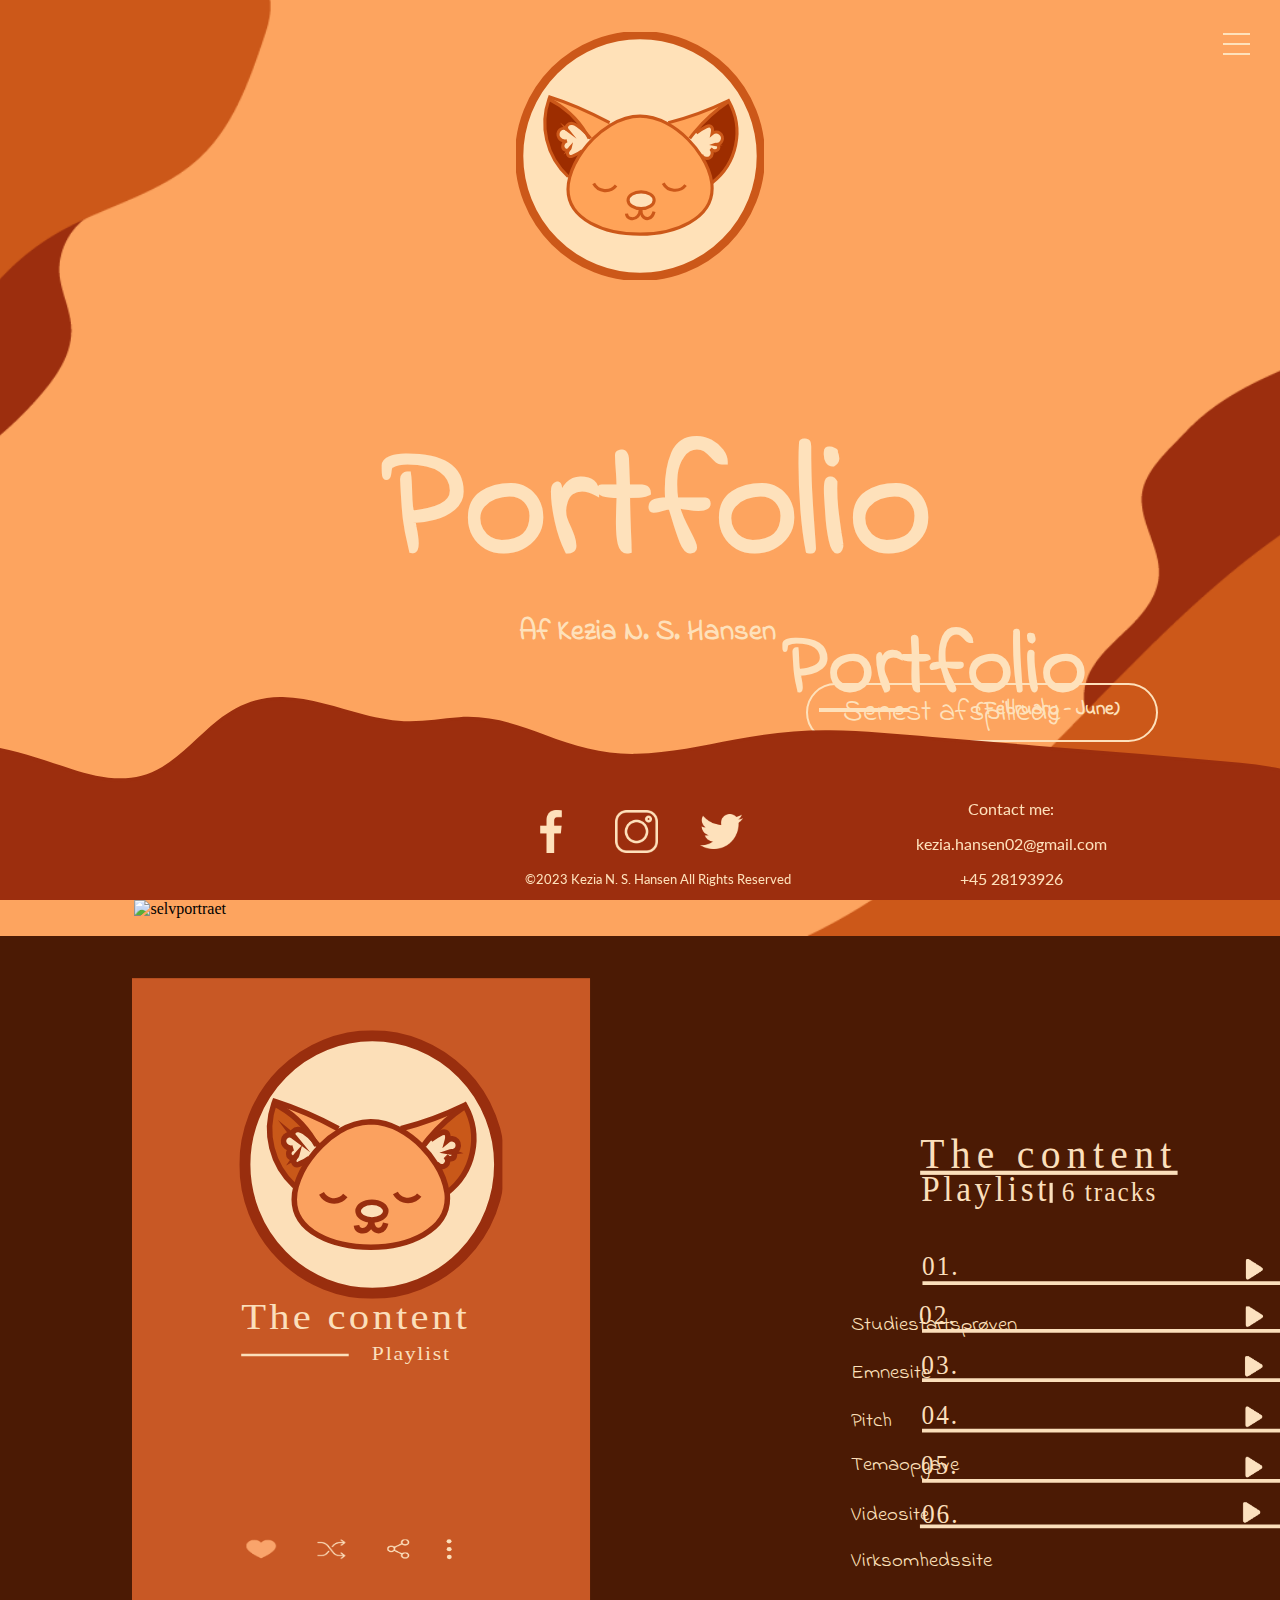
==== commit be7a72ce: "b" ====
--- a/index.html
+++ b/index.html
@@ -19,7 +19,7 @@
 <body>
     <header>
         <div class="logo">
-            <a href="index.html"><img src="/img/om_mig/selfie.svg" class="logo" alt="Logo"></a>
+            <a href="index.html"><img src="/img/logo.svg" class="logo" alt="Logo"></a>
         </div>
         <nav>
             <div id="burger-menu">
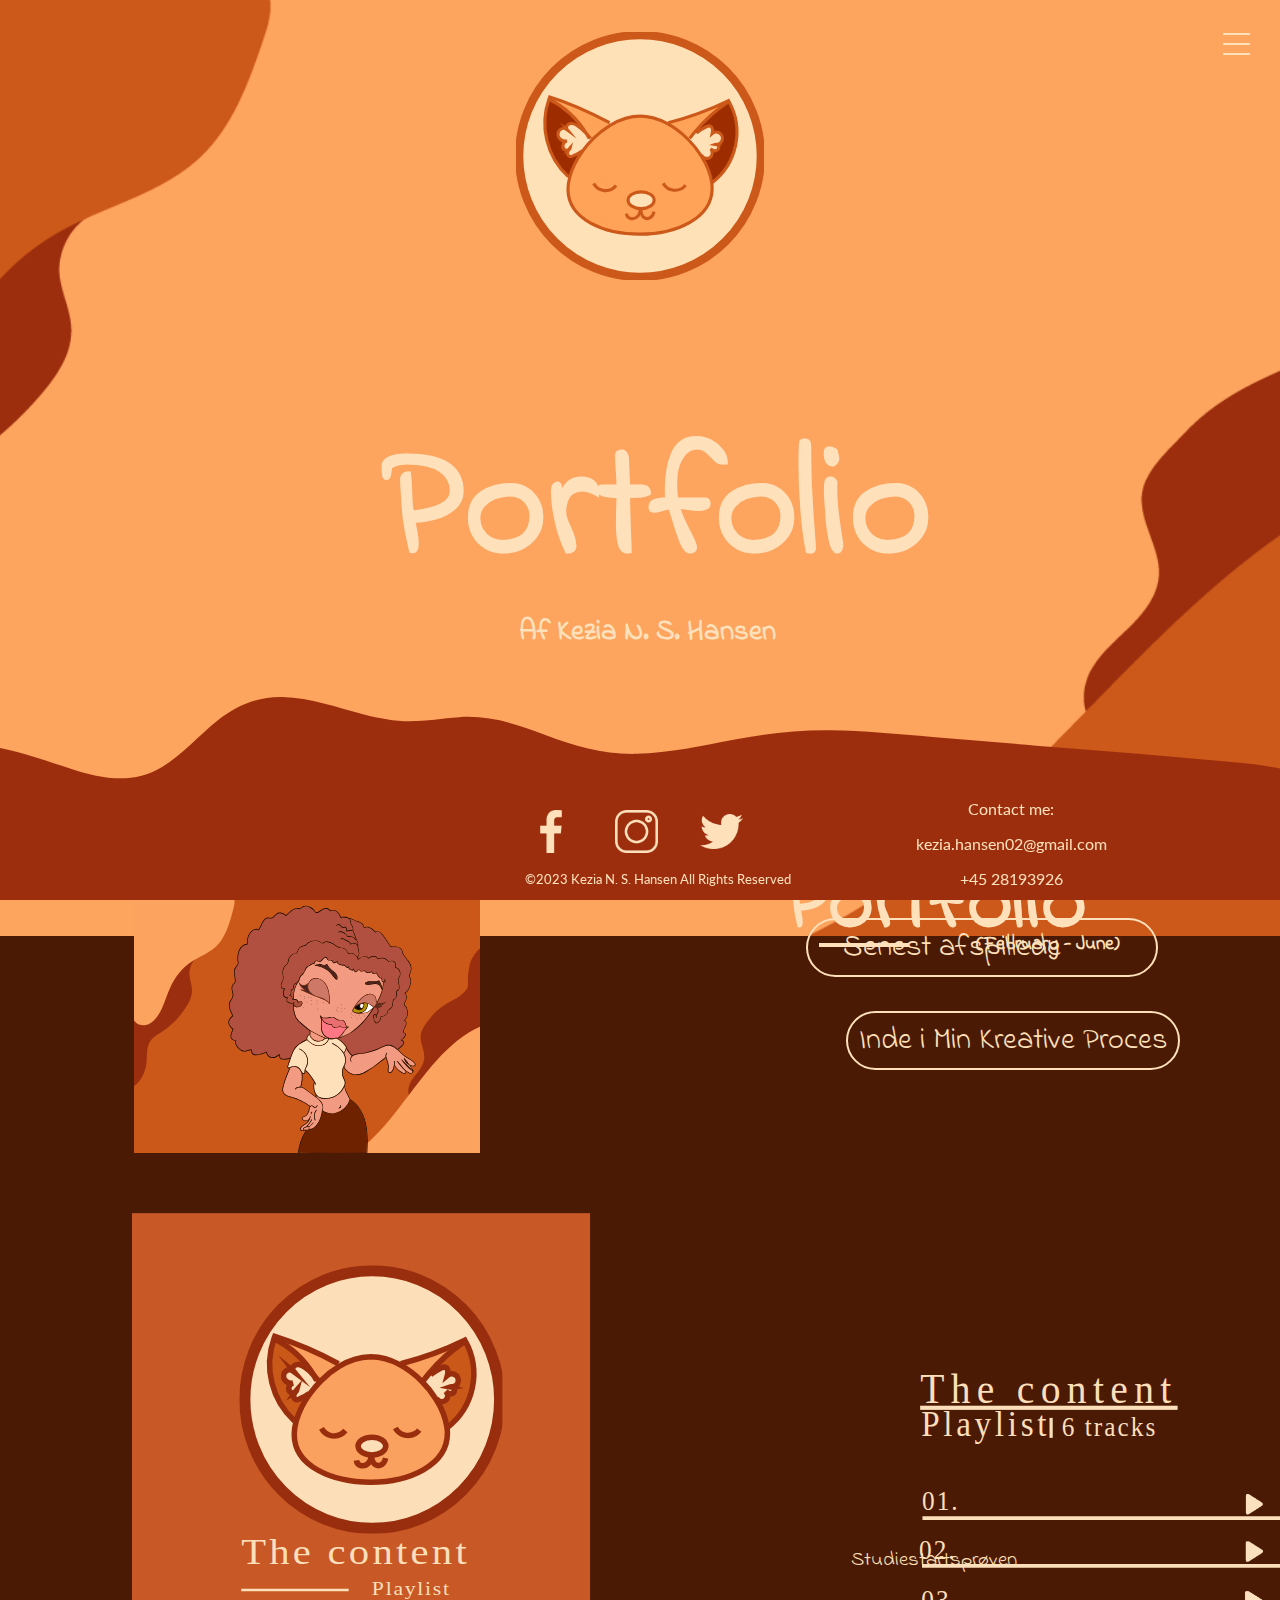
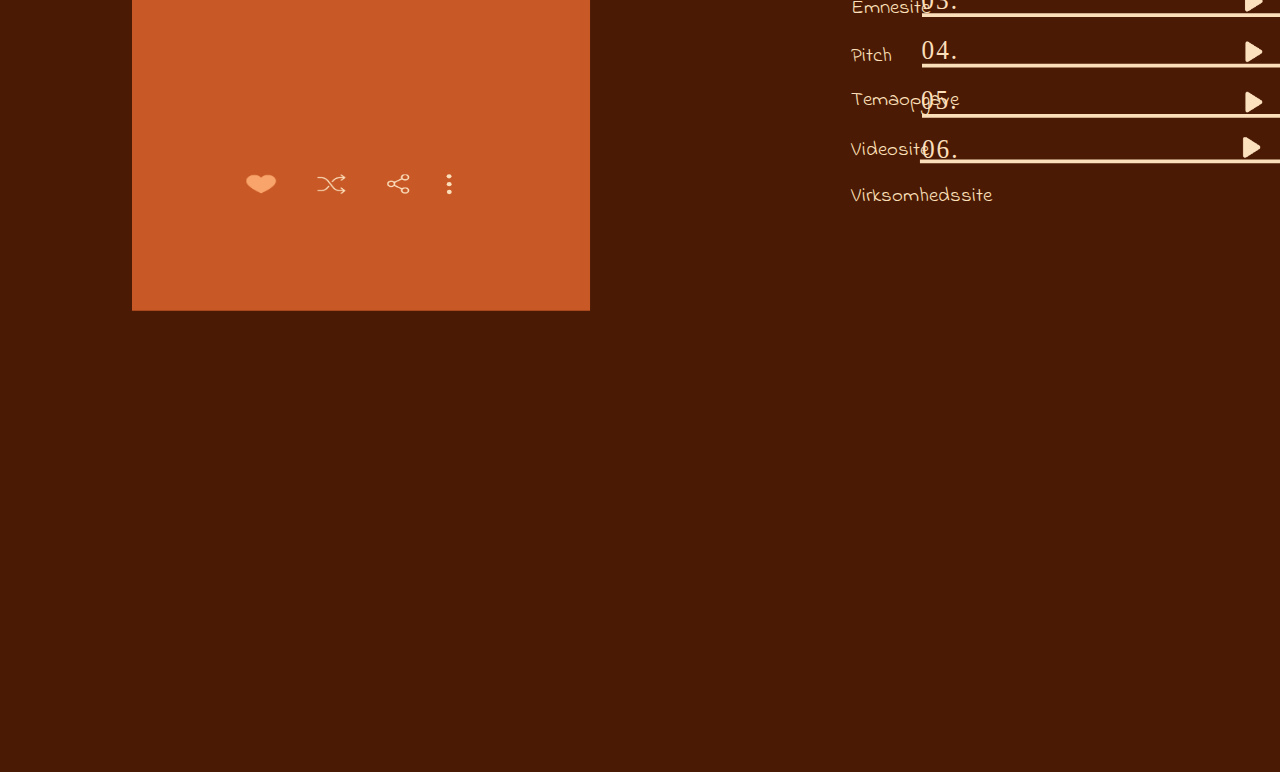
==== commit ae2955c5: "opdatering" ====
--- a/index.html
+++ b/index.html
@@ -19,7 +19,7 @@
 <body>
     <header>
         <div class="logo">
-            <a href="index.html"><img src="/img/logo.svg" class="logo" alt="Logo"></a>
+            <a href="index.html"><img src="img/logo.svg" class="logo" alt="Logo"></a>
         </div>
         <nav>
             <div id="burger-menu">
@@ -52,7 +52,7 @@
         <section class="section-container">
             <div class="grid-container">
                 <div class="image-container">
-                    <img class="portaet_img" src="img/Forside/portraet.svg" alt="selvportraet">
+                    <img class="portaet_img" src="img/forside/portraet.svg" alt="selvportraet">
                 </div>
                 <div class="content-container">
                     <h3>Portfolio</h3>
--- a/style.css
+++ b/style.css
@@ -194,7 +194,7 @@
     left: 0;
     width: 100%;
     height: 30vh;
-    background-image: url(/img/hero-image.png);
+    background-image: url(img/hero-image.png);
     background-size: cover;
     background-position: center;
     z-index: -1;
@@ -227,7 +227,7 @@
 
 /********************** FOOTER **************************************/
 .footer {
-    background-image: url(/img/footer.svg);
+    background-image: url(img/footer.svg);
     background-size: cover;
     background-repeat: no-repeat;
     width: 100%;
@@ -294,7 +294,7 @@
         left: 0;
         width: 100%;
         height: 104vh;
-        background-image: url(/img/hero-image.png);
+        background-image: url(img/hero-image.png);
         background-size: cover;
         background-position: center;
         z-index: -1;
@@ -525,7 +525,7 @@
     }
 
     .footer {
-        background-image: url(/img/footer.svg);
+        background-image: url(img/footer.svg);
         background-size: cover;
         background-repeat: no-repeat;
         width: 100%;
@@ -711,7 +711,7 @@
     top: 50%;
     left: 50%;
     transform: translate(-50%, -50%);
-    background-image: url(/img/forside/Artboard_44.svg);
+    background-image: url(img/forside/Artboard_44.svg);
     aspect-ratio: 439/826;
     background-size: cover;
     background-position: center;
@@ -884,7 +884,7 @@
 
     /* Desktop Track, erstatter pop-up */
     .desktop_track {
-        background-image: url(/img/forside/index_track.svg);
+        background-image: url(img/forside/index_track.svg);
         background-size: contain;
         background-repeat: no-repeat;
         aspect-ratio: 1920/1080;
@@ -2725,6 +2725,20 @@
     left: -1%;
 }
 
+.link_site_virk2 {
+    padding: 5px 35px;
+    background-color: transparent;
+    color: #FEE1BB;
+    border-radius: 30px;
+    border: #FEE1BB solid 2px;
+    font-size: 1rem;
+    cursor: pointer;
+    font-family: 'Indie Flower';
+    position: absolute;
+    top: 178px;
+    left: -1%;
+}
+
 .virk-div2 {
     width: 1%;
     color: #FEE1BB;
@@ -3244,6 +3258,16 @@
         font-size: 2rem;
     }
 
+    .link_site_virk2:hover {
+        background-color: #9C2E0E;
+    }
+
+    .link_site_virk2 {
+        top: 102px;
+        left: 0%;
+        font-size: 2rem;
+    }
+
     .link_site_virk:hover {
         background-color: #9C2E0E;
     }
